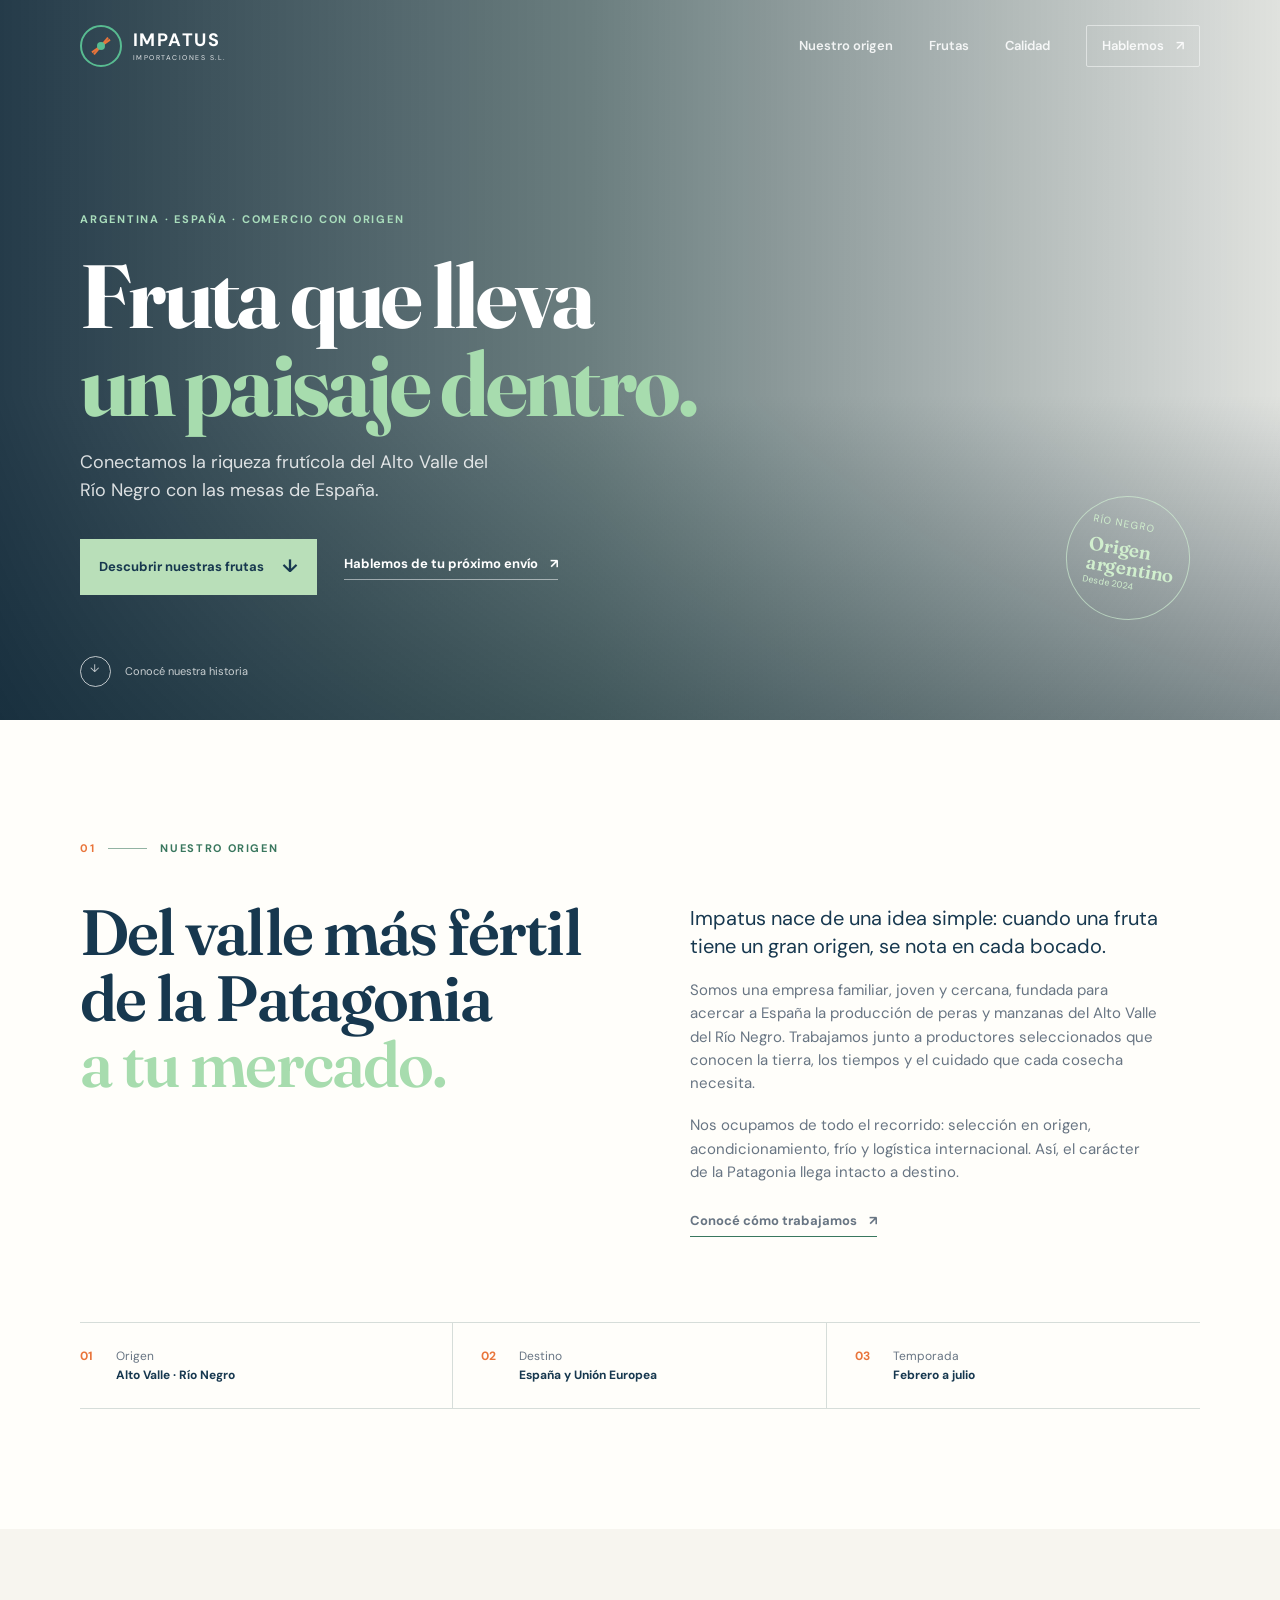
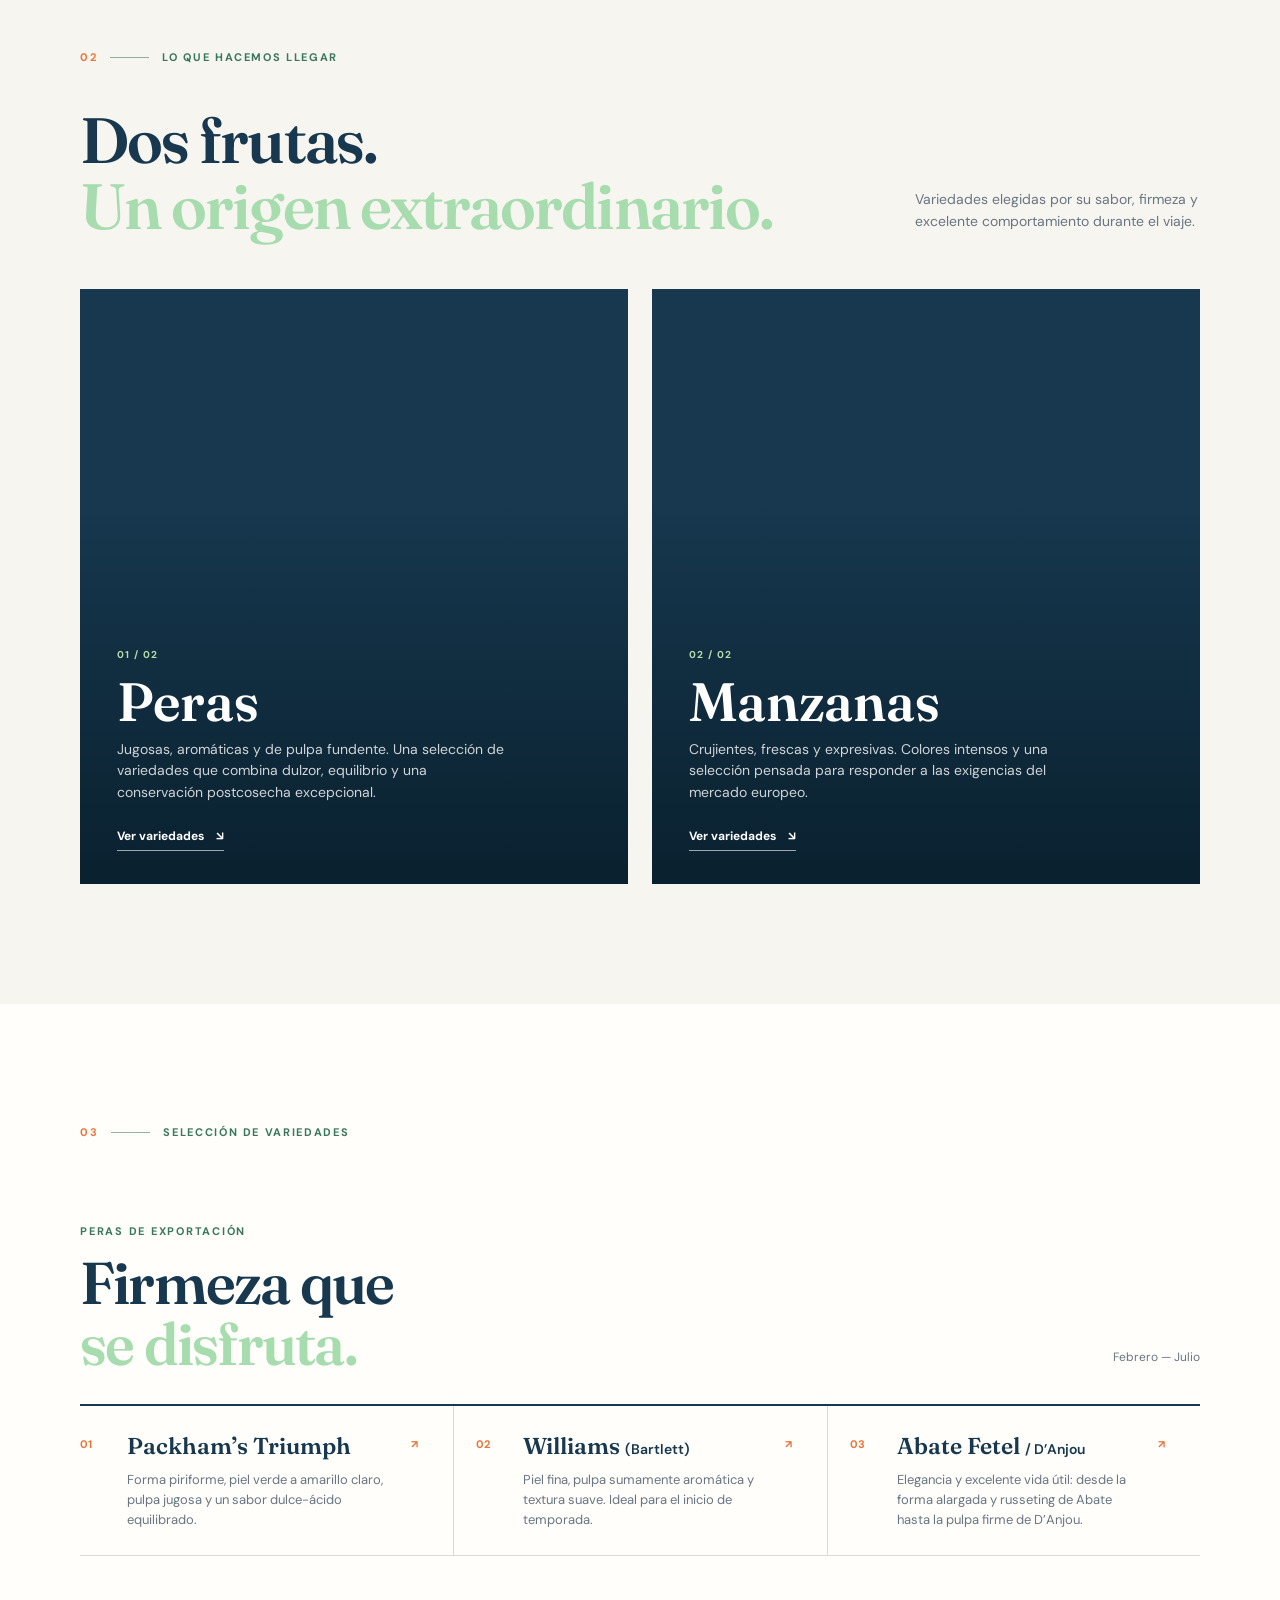
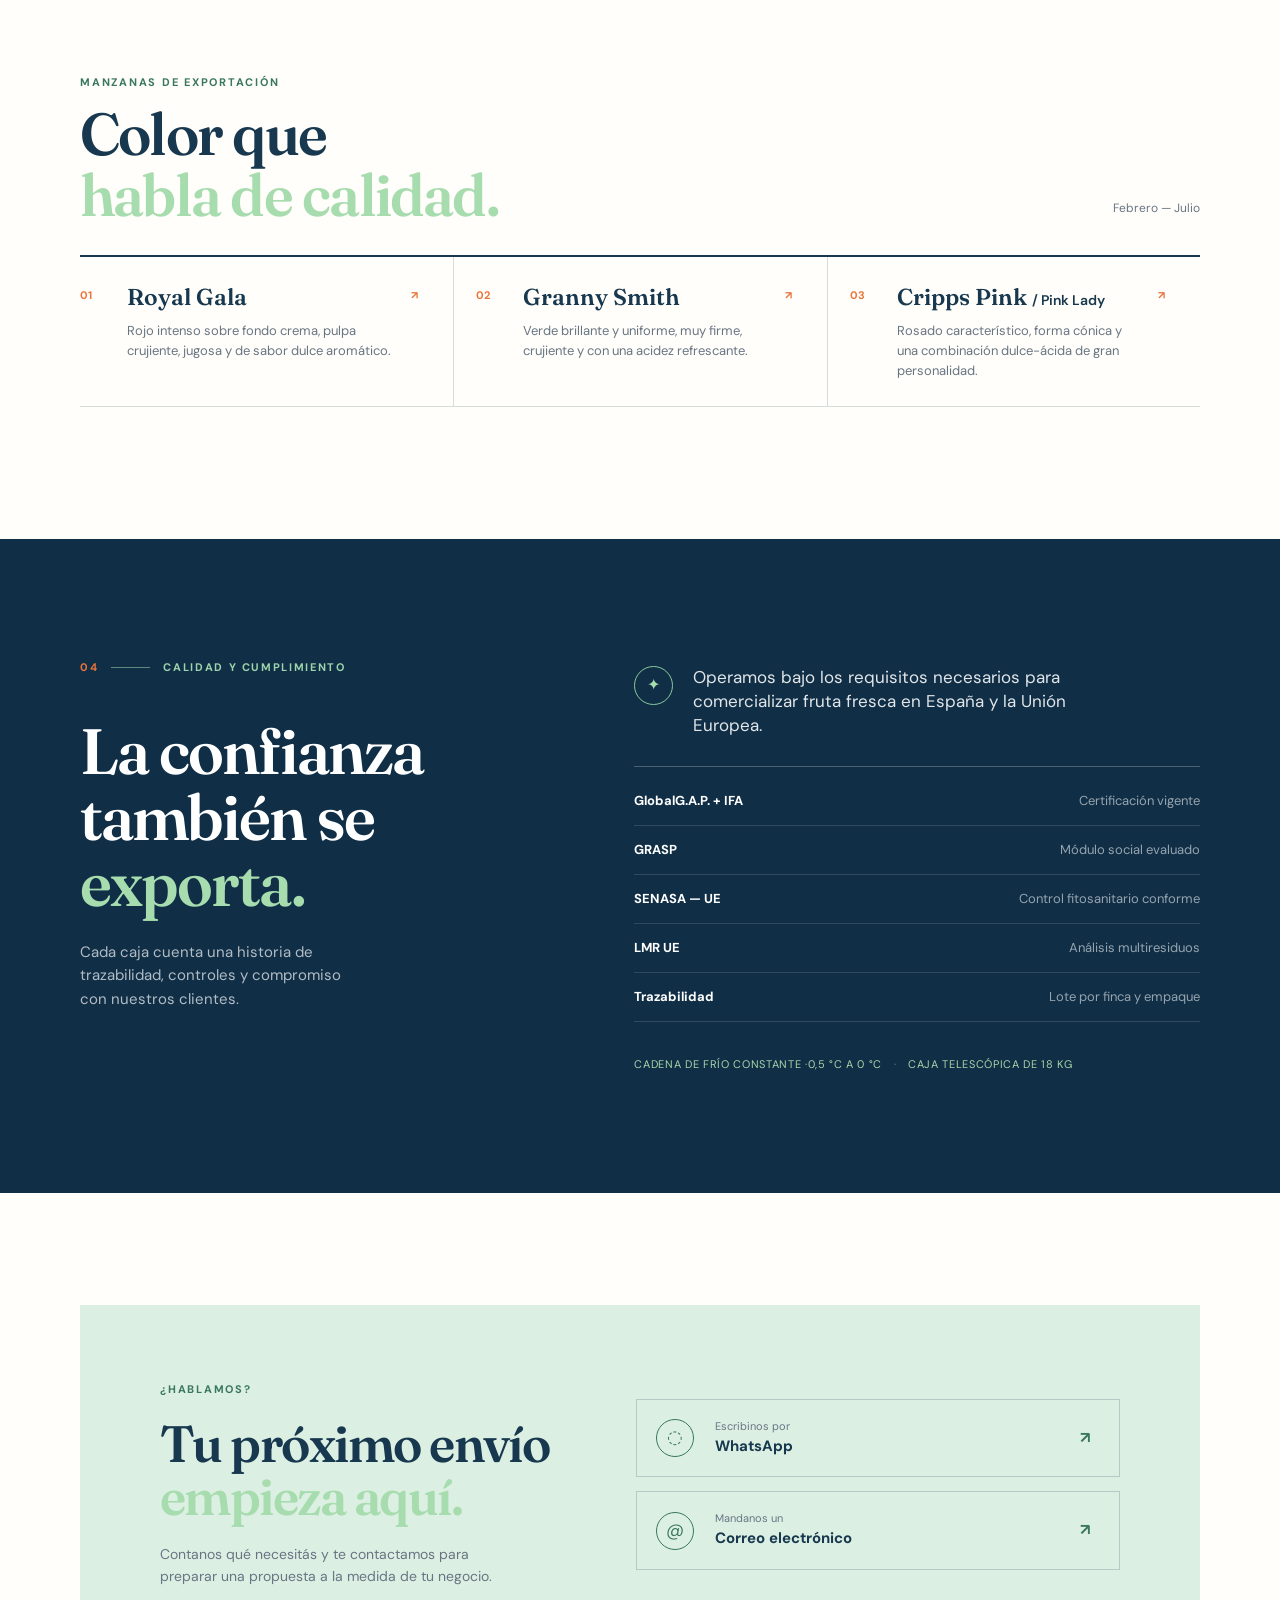
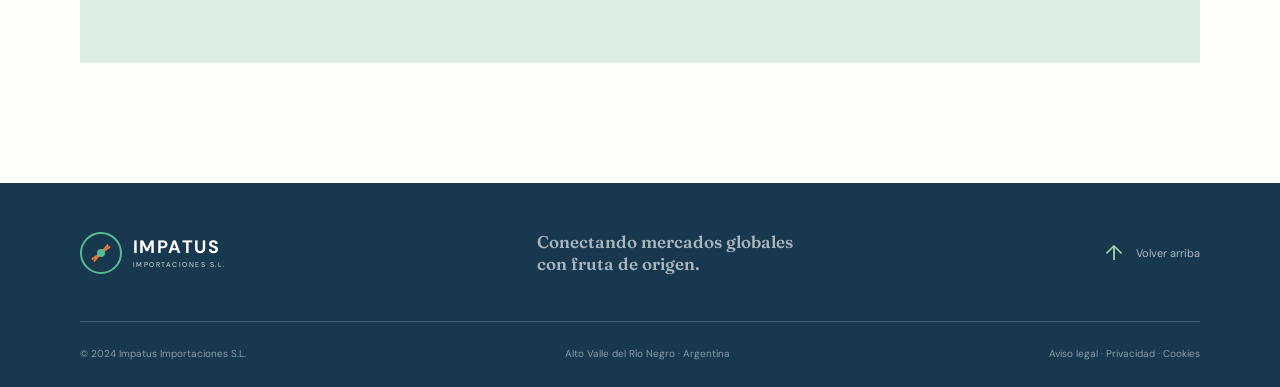
==== index.html @ ebacfeec "Page created" ====
<!doctype html>
<html lang="es">
  <head>
    <meta charset="utf-8" />
    <meta name="viewport" content="width=device-width, initial-scale=1" />
    <meta
      name="description"
      content="Impatus Importaciones conecta el Alto Valle del Río Negro con el mercado español a través de peras y manzanas de origen argentino."
    />
    <meta name="theme-color" content="#102f47" />
    <title>Impatus Importaciones | Fruta con origen</title>
    <link rel="preconnect" href="https://fonts.googleapis.com" />
    <link rel="preconnect" href="https://fonts.gstatic.com" crossorigin />
    <link
      href="https://fonts.googleapis.com/css2?family=DM+Sans:wght@400;500;600;700&family=Fraunces:opsz,wght@9..144,600;9..144,700&display=swap"
      rel="stylesheet"
    />
    <link rel="stylesheet" href="styles.css" />
    <script defer src="script.js"></script>
  </head>
  <body>
    <header class="site-header" id="inicio">
      <nav class="nav container" aria-label="Navegación principal">
        <a
          class="brand"
          href="#inicio"
          aria-label="Impatus Importaciones, inicio"
        >
          <span class="brand-mark" aria-hidden="true"><span></span></span>
          <span class="brand-copy"
            ><strong>IMPATUS</strong><small>IMPORTACIONES S.L.</small></span
          >
        </a>
        <button
          class="menu-toggle"
          type="button"
          aria-expanded="false"
          aria-controls="primary-menu"
          aria-label="Abrir menú"
        >
          <span></span><span></span><span></span>
        </button>
        <div class="nav-links" id="primary-menu">
          <a href="#origen">Nuestro origen</a>
          <a href="#frutas">Frutas</a>
          <a href="#calidad">Calidad</a>
          <a href="#contacto" class="nav-cta"
            >Hablemos <span aria-hidden="true">↗</span></a
          >
        </div>
      </nav>
    </header>

    <main>
      <section class="hero" aria-labelledby="hero-title">
        <div
          class="hero-image"
          role="img"
          aria-label="Plantación frutícola del Alto Valle del Río Negro"
        ></div>
        <div class="hero-overlay"></div>
        <div class="hero-content container reveal">
          <p class="eyebrow light">Argentina · España · Comercio con origen</p>
          <h1 id="hero-title">
            Fruta que lleva<br /><em>un paisaje dentro.</em>
          </h1>
          <p class="hero-intro">
            Conectamos la riqueza frutícola del Alto Valle del Río Negro con las
            mesas de España.
          </p>
          <div class="hero-actions">
            <a class="button button-primary" href="#frutas"
              >Descubrir nuestras frutas <span>↓</span></a
            >
            <a class="text-link light-link" href="#contacto"
              >Hablemos de tu próximo envío <span>↗</span></a
            >
          </div>
        </div>
        <div class="hero-stamp" aria-hidden="true">
          <span>Río Negro</span><strong>Origen<br />argentino</strong
          ><small>Desde 2024</small>
        </div>
        <a class="scroll-cue" href="#origen" aria-label="Bajar a nuestro origen"
          ><span></span>Conocé nuestra historia</a
        >
      </section>

      <section class="origin section container" id="origen">
        <div class="section-kicker reveal">
          <span>01</span><span class="line"></span><span>Nuestro origen</span>
        </div>
        <div class="origin-grid">
          <div class="origin-heading reveal">
            <h2>
              Del valle más fértil<br />de la Patagonia<br /><em
                >a tu mercado.</em
              >
            </h2>
          </div>
          <div class="origin-copy reveal">
            <p class="lead">
              Impatus nace de una idea simple: cuando una fruta tiene un gran
              origen, se nota en cada bocado.
            </p>
            <p>
              Somos una empresa familiar, joven y cercana, fundada para acercar
              a España la producción de peras y manzanas del Alto Valle del Río
              Negro. Trabajamos junto a productores seleccionados que conocen la
              tierra, los tiempos y el cuidado que cada cosecha necesita.
            </p>
            <p>
              Nos ocupamos de todo el recorrido: selección en origen,
              acondicionamiento, frío y logística internacional. Así, el
              carácter de la Patagonia llega intacto a destino.
            </p>
            <a class="text-link" href="#contacto"
              >Conocé cómo trabajamos <span>↗</span></a
            >
          </div>
        </div>
        <div class="origin-facts reveal">
          <div>
            <strong>01</strong
            ><span>Origen<br /><b>Alto Valle · Río Negro</b></span>
          </div>
          <div>
            <strong>02</strong
            ><span>Destino<br /><b>España y Unión Europea</b></span>
          </div>
          <div>
            <strong>03</strong
            ><span>Temporada<br /><b>Febrero a julio</b></span>
          </div>
        </div>
      </section>

      <section class="fruit-section section" id="frutas">
        <div class="container">
          <div class="section-kicker reveal">
            <span>02</span><span class="line"></span
            ><span>Lo que hacemos llegar</span>
          </div>
          <div class="section-heading reveal">
            <h2>Dos frutas.<br /><em>Un origen extraordinario.</em></h2>
            <p>
              Variedades elegidas por su sabor, firmeza y excelente
              comportamiento durante el viaje.
            </p>
          </div>
          <div class="fruit-grid">
            <article class="fruit-card pear reveal">
              <div
                class="fruit-card-image"
                role="img"
                aria-label="Peras Packham y Williams frescas"
              ></div>
              <div class="fruit-card-content">
                <span class="fruit-number">01 / 02</span>
                <h3>Peras</h3>
                <p>
                  Jugosas, aromáticas y de pulpa fundente. Una selección de
                  variedades que combina dulzor, equilibrio y una conservación
                  postcosecha excepcional.
                </p>
                <a href="#variedades-pera" class="card-link"
                  >Ver variedades <span>↘</span></a
                >
              </div>
            </article>
            <article class="fruit-card apple reveal">
              <div
                class="fruit-card-image"
                role="img"
                aria-label="Manzanas Royal Gala, Granny Smith y Pink Lady"
              ></div>
              <div class="fruit-card-content">
                <span class="fruit-number">02 / 02</span>
                <h3>Manzanas</h3>
                <p>
                  Crujientes, frescas y expresivas. Colores intensos y una
                  selección pensada para responder a las exigencias del mercado
                  europeo.
                </p>
                <a href="#variedades-manzana" class="card-link"
                  >Ver variedades <span>↘</span></a
                >
              </div>
            </article>
          </div>
        </div>
      </section>

      <section
        class="varieties section container"
        aria-labelledby="varieties-title"
      >
        <div class="section-kicker reveal">
          <span>03</span><span class="line"></span
          ><span>Selección de variedades</span>
        </div>
        <div class="variety-group" id="variedades-pera">
          <div class="variety-group-head reveal">
            <div>
              <span class="small-label">Peras de exportación</span>
              <h2 id="varieties-title">
                Firmeza que<br /><em>se disfruta.</em>
              </h2>
            </div>
            <span class="season">Febrero — Julio</span>
          </div>
          <div class="variety-list">
            <article class="variety-item reveal">
              <span class="variety-index">01</span>
              <div>
                <h3>Packham’s Triumph</h3>
                <p>
                  Forma piriforme, piel verde a amarillo claro, pulpa jugosa y
                  un sabor dulce-ácido equilibrado.
                </p>
              </div>
              <span class="variety-arrow">↗</span>
            </article>
            <article class="variety-item reveal">
              <span class="variety-index">02</span>
              <div>
                <h3>Williams <small>(Bartlett)</small></h3>
                <p>
                  Piel fina, pulpa sumamente aromática y textura suave. Ideal
                  para el inicio de temporada.
                </p>
              </div>
              <span class="variety-arrow">↗</span>
            </article>
            <article class="variety-item reveal">
              <span class="variety-index">03</span>
              <div>
                <h3>Abate Fetel <small>/ D’Anjou</small></h3>
                <p>
                  Elegancia y excelente vida útil: desde la forma alargada y
                  russeting de Abate hasta la pulpa firme de D’Anjou.
                </p>
              </div>
              <span class="variety-arrow">↗</span>
            </article>
          </div>
        </div>
        <div class="variety-group" id="variedades-manzana">
          <div class="variety-group-head reveal">
            <div>
              <span class="small-label">Manzanas de exportación</span>
              <h2>Color que<br /><em>habla de calidad.</em></h2>
            </div>
            <span class="season">Febrero — Julio</span>
          </div>
          <div class="variety-list">
            <article class="variety-item reveal">
              <span class="variety-index">01</span>
              <div>
                <h3>Royal Gala</h3>
                <p>
                  Rojo intenso sobre fondo crema, pulpa crujiente, jugosa y de
                  sabor dulce aromático.
                </p>
              </div>
              <span class="variety-arrow">↗</span>
            </article>
            <article class="variety-item reveal">
              <span class="variety-index">02</span>
              <div>
                <h3>Granny Smith</h3>
                <p>
                  Verde brillante y uniforme, muy firme, crujiente y con una
                  acidez refrescante.
                </p>
              </div>
              <span class="variety-arrow">↗</span>
            </article>
            <article class="variety-item reveal">
              <span class="variety-index">03</span>
              <div>
                <h3>Cripps Pink <small>/ Pink Lady</small></h3>
                <p>
                  Rosado característico, forma cónica y una combinación
                  dulce-ácida de gran personalidad.
                </p>
              </div>
              <span class="variety-arrow">↗</span>
            </article>
          </div>
        </div>
      </section>

      <section class="quality section" id="calidad">
        <div class="container quality-grid">
          <div class="quality-copy reveal">
            <div class="section-kicker light">
              <span>04</span><span class="line"></span
              ><span>Calidad y cumplimiento</span>
            </div>
            <h2>La confianza<br />también se<br /><em>exporta.</em></h2>
            <p>
              Cada caja cuenta una historia de trazabilidad, controles y
              compromiso con nuestros clientes.
            </p>
          </div>
          <div class="quality-details reveal">
            <div class="quality-intro">
              <span class="quality-icon">✦</span>
              <p>
                Operamos bajo los requisitos necesarios para comercializar fruta
                fresca en España y la Unión Europea.
              </p>
            </div>
            <div class="cert-list">
              <div>
                <strong>GlobalG.A.P. + IFA</strong
                ><span>Certificación vigente</span>
              </div>
              <div>
                <strong>GRASP</strong><span>Módulo social evaluado</span>
              </div>
              <div>
                <strong>SENASA — UE</strong
                ><span>Control fitosanitario conforme</span>
              </div>
              <div>
                <strong>LMR UE</strong><span>Análisis multiresiduos</span>
              </div>
              <div>
                <strong>Trazabilidad</strong
                ><span>Lote por finca y empaque</span>
              </div>
            </div>
            <p class="quality-note">
              Cadena de frío constante ·0,5 °C a 0 °C <span>·</span> Caja
              telescópica de 18 kg
            </p>
          </div>
        </div>
      </section>

      <section class="contact section container" id="contacto">
        <div class="contact-panel reveal">
          <div class="contact-copy">
            <span class="small-label">¿Hablamos?</span>
            <h2>Tu próximo envío<br /><em>empieza aquí.</em></h2>
            <p>
              Contanos qué necesitás y te contactamos para preparar una
              propuesta a la medida de tu negocio.
            </p>
          </div>
          <div class="contact-actions">
            <a
              class="contact-action"
              href="https://wa.me/34600000000"
              target="_blank"
              rel="noreferrer"
              ><span class="action-icon">◌</span
              ><span
                ><small>Escribinos por</small><strong>WhatsApp</strong></span
              ><b>↗</b></a
            ><a
              class="contact-action"
              href="mailto:administracion@impatusimportaciones.com"
              ><span class="action-icon">@</span
              ><span
                ><small>Mandanos un</small
                ><strong>Correo electrónico</strong></span
              ><b>↗</b></a
            >
          </div>
        </div>
      </section>
    </main>

    <footer class="site-footer">
      <div class="container footer-top">
        <a class="brand footer-brand" href="#inicio"
          ><span class="brand-mark" aria-hidden="true"><span></span></span
          ><span class="brand-copy"
            ><strong>IMPATUS</strong><small>IMPORTACIONES S.L.</small></span
          ></a
        >
        <p>Conectando mercados globales<br />con fruta de origen.</p>
        <a class="back-top" href="#inicio" aria-label="Volver arriba"
          >↑<span>Volver arriba</span></a
        >
      </div>
      <div class="container footer-bottom">
        <span>© 2024 Impatus Importaciones S.L.</span
        ><span>Alto Valle del Río Negro · Argentina</span
        ><span
          ><a href="#">Aviso legal</a> · <a href="#">Privacidad</a> ·
          <a href="#">Cookies</a></span
        >
      </div>
    </footer>
  </body>
</html>
---- styles.css ----
:root {
  --navy: #102f47;
  --ink: #17384f;
  --green: #39775e;
  --mint: #dcefe3;
  --orange: #e9753b;
  --cream: #f7f5ef;
  --paper: #fffefa;
  --muted: #687583;
  --line: #d6ddd9;
  --sans: "DM Sans", sans-serif;
  --serif: "Fraunces", serif;
}
* {
  box-sizing: border-box;
}
html {
  scroll-behavior: smooth;
}
body {
  margin: 0;
  color: var(--ink);
  background: var(--paper);
  font-family: var(--sans);
  font-size: 16px;
  line-height: 1.55;
  overflow-x: hidden;
}
a {
  color: inherit;
  text-decoration: none;
}
.container {
  width: min(1120px, calc(100% - 80px));
  margin: 0 auto;
}
.site-header {
  position: absolute;
  inset: 0 0 auto;
  z-index: 5;
  color: white;
}
.nav {
  height: 92px;
  display: flex;
  align-items: center;
  justify-content: space-between;
}
.brand {
  display: inline-flex;
  align-items: center;
  gap: 11px;
}
.brand-mark {
  position: relative;
  display: grid;
  place-items: center;
  width: 42px;
  height: 42px;
  border: 2px solid #58bc91;
  border-radius: 50%;
}
.brand-mark::before,
.brand-mark::after {
  content: "";
  position: absolute;
  background: var(--orange);
}
.brand-mark::before {
  width: 22px;
  height: 2px;
  transform: rotate(-35deg);
}
.brand-mark::after {
  width: 2px;
  height: 22px;
  transform: rotate(40deg);
}
.brand-mark span {
  width: 8px;
  height: 8px;
  background: #58bc91;
  border-radius: 50%;
  z-index: 1;
}
.brand-copy {
  display: grid;
  line-height: 1;
}
.brand-copy strong {
  font-size: 18px;
  letter-spacing: 0.08em;
}
.brand-copy small {
  margin-top: 5px;
  font-size: 7px;
  letter-spacing: 0.21em;
  opacity: 0.85;
}
.nav-links {
  display: flex;
  align-items: center;
  gap: 36px;
  font-size: 13px;
  font-weight: 600;
}
.nav-links a {
  opacity: 0.88;
  transition:
    color 0.2s,
    opacity 0.2s;
}
.nav-links a:hover {
  color: #9cdbb9;
  opacity: 1;
}
.nav-cta {
  border: 1px solid rgba(255, 255, 255, 0.55);
  padding: 10px 15px;
  border-radius: 2px;
}
.nav-cta span,
.text-link span,
.card-link span {
  margin-left: 9px;
}
.menu-toggle {
  display: none;
  background: none;
  border: 0;
  padding: 7px;
}
.menu-toggle span {
  display: block;
  width: 24px;
  height: 2px;
  margin: 5px 0;
  background: white;
}
.hero {
  position: relative;
  min-height: 720px;
  display: flex;
  align-items: center;
  color: white;
  overflow: hidden;
}
.hero-image {
  position: absolute;
  inset: 0;
  background: url("https://images.unsplash.com/photo-1471943311424-646960669fbc?auto=format&fit=crop&w=2200&q=85")
    center 52% / cover;
  transform: scale(1.02);
  animation: slowZoom 14s ease-out both;
}
.hero-overlay {
  position: absolute;
  inset: 0;
  background:
    linear-gradient(
      90deg,
      rgba(10, 35, 51, 0.89) 0%,
      rgba(13, 44, 49, 0.61) 46%,
      rgba(14, 37, 40, 0.13) 100%
    ),
    linear-gradient(0deg, rgba(10, 32, 43, 0.46), transparent 45%);
}
.hero-content {
  position: relative;
  z-index: 1;
  padding-top: 75px;
}
.eyebrow,
.small-label {
  text-transform: uppercase;
  font-size: 11px;
  font-weight: 700;
  letter-spacing: 0.16em;
}
.eyebrow {
  color: #a9ddbc;
}
.hero h1 {
  max-width: 670px;
  margin: 24px 0 22px;
  font: 700 clamp(54px, 7vw, 92px)/0.98 var(--serif);
  letter-spacing: -0.03em;
}
em {
  color: #a7dcae;
  font-style: normal;
}
.hero-intro {
  max-width: 435px;
  margin: 0 0 34px;
  font-size: 18px;
  color: rgba(255, 255, 255, 0.83);
}
.hero-actions {
  display: flex;
  align-items: center;
  gap: 27px;
}
.button {
  display: inline-flex;
  align-items: center;
  gap: 18px;
  padding: 14px 19px;
  font-weight: 700;
  font-size: 13px;
}
.button-primary {
  color: var(--ink);
  background: #b9dfb9;
}
.button-primary span {
  font-size: 18px;
}
.text-link {
  display: inline-block;
  margin-top: 25px;
  padding-bottom: 5px;
  border-bottom: 1px solid var(--green);
  font-size: 13px;
  font-weight: 700;
}
.light-link {
  margin-top: 0;
  border-color: rgba(255, 255, 255, 0.5);
  color: white;
}
.hero-stamp {
  position: absolute;
  right: max(7vw, calc((100% - 1120px) / 2));
  bottom: 100px;
  display: grid;
  width: 124px;
  height: 124px;
  padding: 20px;
  border: 1px solid rgba(211, 244, 214, 0.62);
  border-radius: 50%;
  color: #d1efce;
  transform: rotate(10deg);
}
.hero-stamp span {
  font-size: 10px;
  text-transform: uppercase;
  letter-spacing: 0.1em;
}
.hero-stamp strong {
  align-self: center;
  font: 600 19px/1 var(--serif);
}
.hero-stamp small {
  font-size: 9px;
}
.scroll-cue {
  position: absolute;
  left: max(40px, calc((100% - 1120px) / 2));
  bottom: 33px;
  display: flex;
  align-items: center;
  gap: 14px;
  color: rgba(255, 255, 255, 0.75);
  font-size: 11px;
}
.scroll-cue span {
  display: inline-block;
  width: 31px;
  height: 31px;
  border: 1px solid rgba(255, 255, 255, 0.7);
  border-radius: 50%;
  position: relative;
}
.scroll-cue span::after {
  content: "↓";
  position: absolute;
  left: 9px;
  top: 3px;
}
.section {
  padding: 120px 0;
}
.section-kicker {
  display: flex;
  align-items: center;
  gap: 13px;
  color: var(--green);
  font-size: 11px;
  text-transform: uppercase;
  font-weight: 700;
  letter-spacing: 0.15em;
}
.section-kicker > span:first-child {
  color: var(--orange);
}
.section-kicker .line {
  width: 39px;
  height: 1px;
  background: currentColor;
  opacity: 0.55;
}
.origin-grid {
  display: grid;
  grid-template-columns: 1fr 1fr;
  gap: 100px;
  margin: 42px 0 85px;
}
h2 {
  margin: 0;
  color: var(--ink);
  font: 600 clamp(42px, 5vw, 64px)/1.03 var(--serif);
  letter-spacing: -0.03em;
}
.origin-copy {
  padding-top: 5px;
  max-width: 470px;
  color: var(--muted);
  font-size: 15px;
}
.origin-copy p {
  margin: 0 0 19px;
}
.origin-copy .lead {
  color: var(--ink);
  font-size: 20px;
  line-height: 1.4;
}
.origin-copy .text-link {
  margin-top: 8px;
}
.origin-facts {
  display: grid;
  grid-template-columns: repeat(3, 1fr);
  border-top: 1px solid var(--line);
  border-bottom: 1px solid var(--line);
}
.origin-facts > div {
  display: flex;
  gap: 23px;
  padding: 24px 0;
  border-right: 1px solid var(--line);
  font-size: 12px;
  color: var(--muted);
}
.origin-facts > div:not(:first-child) {
  padding-left: 28px;
}
.origin-facts > div:last-child {
  border: 0;
}
.origin-facts strong {
  color: var(--orange);
  font-size: 12px;
}
.origin-facts b {
  color: var(--ink);
  font-weight: 700;
}
.fruit-section {
  background: var(--cream);
}
.section-heading {
  display: flex;
  justify-content: space-between;
  align-items: end;
  gap: 40px;
  margin: 41px 0 50px;
}
.section-heading p {
  max-width: 285px;
  margin: 0 0 7px;
  color: var(--muted);
  font-size: 14px;
}
.fruit-grid {
  display: grid;
  grid-template-columns: 1fr 1fr;
  gap: 24px;
}
.fruit-card {
  min-height: 595px;
  position: relative;
  color: white;
  overflow: hidden;
  background: var(--ink);
}
.fruit-card-image {
  position: absolute;
  inset: 0;
  background-position: center;
  background-size: cover;
  transition: transform 0.65s;
}
.fruit-card:hover .fruit-card-image {
  transform: scale(1.05);
}
.pear .fruit-card-image {
  background-image: url("https://images.unsplash.com/photo-1514756331096-242fdeb70d4a?auto=format&fit=crop&w=1200&q=85");
}
.apple .fruit-card-image {
  background-image: url("https://images.unsplash.com/photo-1560806887-1e4cd0b6cbd6?auto=format&fit=crop&w=1200&q=85");
}
.fruit-card::after {
  content: "";
  position: absolute;
  inset: 35% 0 0;
  background: linear-gradient(transparent, rgba(8, 30, 43, 0.9));
}
.fruit-card-content {
  position: absolute;
  z-index: 1;
  inset: auto 37px 33px;
}
.fruit-number {
  color: #b7dcab;
  font-size: 10px;
  font-weight: 700;
  letter-spacing: 0.14em;
}
.fruit-card h3 {
  margin: 9px 0 10px;
  font: 600 54px/1 var(--serif);
}
.fruit-card p {
  max-width: 390px;
  margin: 0;
  color: rgba(255, 255, 255, 0.8);
  font-size: 14px;
}
.card-link {
  display: inline-block;
  margin-top: 23px;
  padding-bottom: 5px;
  border-bottom: 1px solid rgba(255, 255, 255, 0.6);
  font-size: 12px;
  font-weight: 700;
}
.varieties {
  padding-bottom: 132px;
}
.variety-group {
  margin-top: 82px;
}
.variety-group + .variety-group {
  margin-top: 118px;
}
.variety-group-head {
  display: flex;
  align-items: end;
  justify-content: space-between;
  padding-bottom: 29px;
  border-bottom: 2px solid var(--ink);
}
.variety-group-head h2 {
  margin-top: 13px;
  font-size: clamp(40px, 5vw, 59px);
}
.small-label {
  display: block;
  color: var(--green);
}
.season {
  padding-bottom: 8px;
  color: var(--muted);
  font-size: 12px;
}
.variety-list {
  display: grid;
  grid-template-columns: repeat(3, 1fr);
}
.variety-item {
  display: grid;
  grid-template-columns: 30px 1fr 20px;
  gap: 17px;
  padding: 30px 22px 25px 0;
  border-bottom: 1px solid var(--line);
}
.variety-item + .variety-item {
  padding-left: 22px;
  border-left: 1px solid var(--line);
}
.variety-index,
.variety-arrow {
  color: var(--orange);
  font-size: 11px;
  font-weight: 700;
}
.variety-item h3 {
  margin: -4px 0 10px;
  color: var(--ink);
  font: 600 23px var(--serif);
}
.variety-item h3 small {
  font: 600 14px var(--sans);
}
.variety-item p {
  margin: 0;
  color: var(--muted);
  font-size: 13px;
  line-height: 1.55;
}
.quality {
  background: var(--navy);
  color: white;
}
.quality-grid {
  display: grid;
  grid-template-columns: 0.88fr 1.12fr;
  gap: 110px;
}
.quality .section-kicker {
  color: #9dd4ab;
}
.quality h2 {
  margin: 42px 0 25px;
  color: white;
}
.quality-copy > p {
  max-width: 280px;
  margin: 0;
  color: rgba(255, 255, 255, 0.68);
  font-size: 15px;
}
.quality-details {
  padding-top: 7px;
}
.quality-intro {
  display: flex;
  align-items: start;
  gap: 20px;
  padding-bottom: 28px;
  border-bottom: 1px solid rgba(255, 255, 255, 0.24);
}
.quality-intro p {
  max-width: 430px;
  margin: 0;
  color: rgba(255, 255, 255, 0.88);
  font-size: 17px;
  line-height: 1.4;
}
.quality-icon {
  display: grid;
  place-items: center;
  flex: 0 0 auto;
  width: 39px;
  height: 39px;
  border: 1px solid #8ac99d;
  border-radius: 50%;
  color: #a8deae;
}
.cert-list {
  padding: 10px 0;
}
.cert-list > div {
  display: flex;
  justify-content: space-between;
  padding: 14px 0;
  border-bottom: 1px solid rgba(255, 255, 255, 0.13);
  font-size: 13px;
}
.cert-list strong {
  color: white;
  font-weight: 700;
}
.cert-list span {
  color: rgba(255, 255, 255, 0.56);
}
.quality-note {
  margin: 24px 0 0;
  color: #a8d6a8;
  font-size: 11px;
  letter-spacing: 0.06em;
  text-transform: uppercase;
}
.quality-note span {
  padding: 0 8px;
  color: rgba(255, 255, 255, 0.4);
}
.contact {
  padding: 112px 0 120px;
}
.contact-panel {
  display: grid;
  grid-template-columns: 0.9fr 1.1fr;
  gap: 80px;
  padding: 76px 80px;
  background: var(--mint);
}
.contact-copy h2 {
  margin: 20px 0 20px;
  font-size: clamp(40px, 4vw, 56px);
}
.contact-copy p {
  max-width: 350px;
  margin: 0;
  color: var(--muted);
  font-size: 14px;
}
.contact-actions {
  display: grid;
  gap: 14px;
  align-content: center;
}
.contact-action {
  display: grid;
  grid-template-columns: 43px 1fr 20px;
  align-items: center;
  gap: 16px;
  padding: 18px 19px;
  border: 1px solid rgba(23, 56, 79, 0.2);
  transition:
    background 0.25s,
    transform 0.25s;
}
.contact-action:hover {
  background: rgba(255, 255, 255, 0.52);
  transform: translateX(4px);
}
.action-icon {
  display: grid;
  place-items: center;
  width: 38px;
  height: 38px;
  border: 1px solid var(--green);
  border-radius: 50%;
  color: var(--green);
  font-size: 18px;
}
.contact-action small,
.contact-action strong {
  display: block;
}
.contact-action small {
  color: var(--muted);
  font-size: 11px;
}
.contact-action strong {
  color: var(--ink);
  font-size: 15px;
}
.contact-action b {
  color: var(--green);
}
.site-footer {
  padding: 48px 0 26px;
  background: var(--ink);
  color: white;
}
.footer-top {
  display: flex;
  align-items: center;
  justify-content: space-between;
  padding-bottom: 45px;
  border-bottom: 1px solid rgba(255, 255, 255, 0.2);
}
.footer-brand {
  color: white;
}
.footer-top > p {
  margin: 0;
  color: rgba(255, 255, 255, 0.63);
  font: 600 17px/1.3 var(--serif);
}
.back-top {
  display: flex;
  align-items: center;
  gap: 13px;
  color: #a8d7ae;
  font-size: 21px;
}
.back-top span {
  color: rgba(255, 255, 255, 0.65);
  font-size: 11px;
}
.footer-bottom {
  display: flex;
  justify-content: space-between;
  gap: 20px;
  padding-top: 24px;
  color: rgba(255, 255, 255, 0.5);
  font-size: 10px;
}
.footer-bottom a:hover {
  color: white;
}
.reveal {
  opacity: 0;
  transform: translateY(20px);
  transition:
    opacity 0.7s ease,
    transform 0.7s ease;
}
.reveal.visible {
  opacity: 1;
  transform: none;
}
@keyframes slowZoom {
  from {
    transform: scale(1.02);
  }
  to {
    transform: scale(1.1);
  }
}
@media (max-width: 800px) {
  .container {
    width: min(100% - 40px, 600px);
  }
  .nav {
    height: 76px;
  }
  .menu-toggle {
    display: block;
    z-index: 3;
  }
  .nav-links {
    position: absolute;
    inset: 0 0 auto;
    display: flex;
    flex-direction: column;
    align-items: stretch;
    gap: 0;
    padding: 90px 30px 24px;
    background: var(--navy);
    transform: translateY(-110%);
    transition: transform 0.3s;
  }
  .nav-links.open {
    transform: translateY(0);
  }
  .nav-links a {
    padding: 14px 0;
    border-bottom: 1px solid rgba(255, 255, 255, 0.15);
  }
  .nav-cta {
    border: 0;
    padding: 14px 0;
  }
  .hero {
    min-height: 680px;
  }
  .hero-content {
    padding-top: 40px;
  }
  .hero h1 {
    font-size: clamp(49px, 14vw, 75px);
  }
  .hero-intro {
    font-size: 16px;
  }
  .hero-actions {
    align-items: start;
    flex-direction: column;
    gap: 15px;
  }
  .hero-stamp {
    right: 25px;
    bottom: 74px;
    transform: scale(0.76) rotate(10deg);
  }
  .scroll-cue {
    left: 20px;
    bottom: 25px;
  }
  .section {
    padding: 75px 0;
  }
  .origin-grid,
  .quality-grid,
  .contact-panel {
    grid-template-columns: 1fr;
    gap: 38px;
  }
  .origin-grid {
    margin: 35px 0 55px;
  }
  .origin-facts {
    grid-template-columns: 1fr;
  }
  .origin-facts > div,
  .origin-facts > div:not(:first-child) {
    padding: 17px 0;
    border-right: 0;
    border-bottom: 1px solid var(--line);
  }
  .section-heading {
    display: block;
    margin: 30px 0;
  }
  .section-heading p {
    margin-top: 25px;
  }
  .fruit-grid {
    grid-template-columns: 1fr;
  }
  .fruit-card {
    min-height: 500px;
  }
  .variety-group {
    margin-top: 57px;
  }
  .variety-group + .variety-group {
    margin-top: 80px;
  }
  .variety-group-head {
    display: block;
  }
  .season {
    display: block;
    margin-top: 19px;
  }
  .variety-list {
    grid-template-columns: 1fr;
  }
  .variety-item,
  .variety-item + .variety-item {
    padding: 25px 0;
    border-left: 0;
  }
  .quality-grid {
    gap: 55px;
  }
  .contact-panel {
    padding: 42px 28px;
  }
  .footer-top,
  .footer-bottom {
    align-items: start;
    flex-direction: column;
    gap: 25px;
  }
  .footer-bottom {
    gap: 10px;
  }
}
@media (prefers-reduced-motion: reduce) {
  html {
    scroll-behavior: auto;
  }
  *,
  *::before,
  *::after {
    animation-duration: 0.01ms !important;
    transition-duration: 0.01ms !important;
  }
}
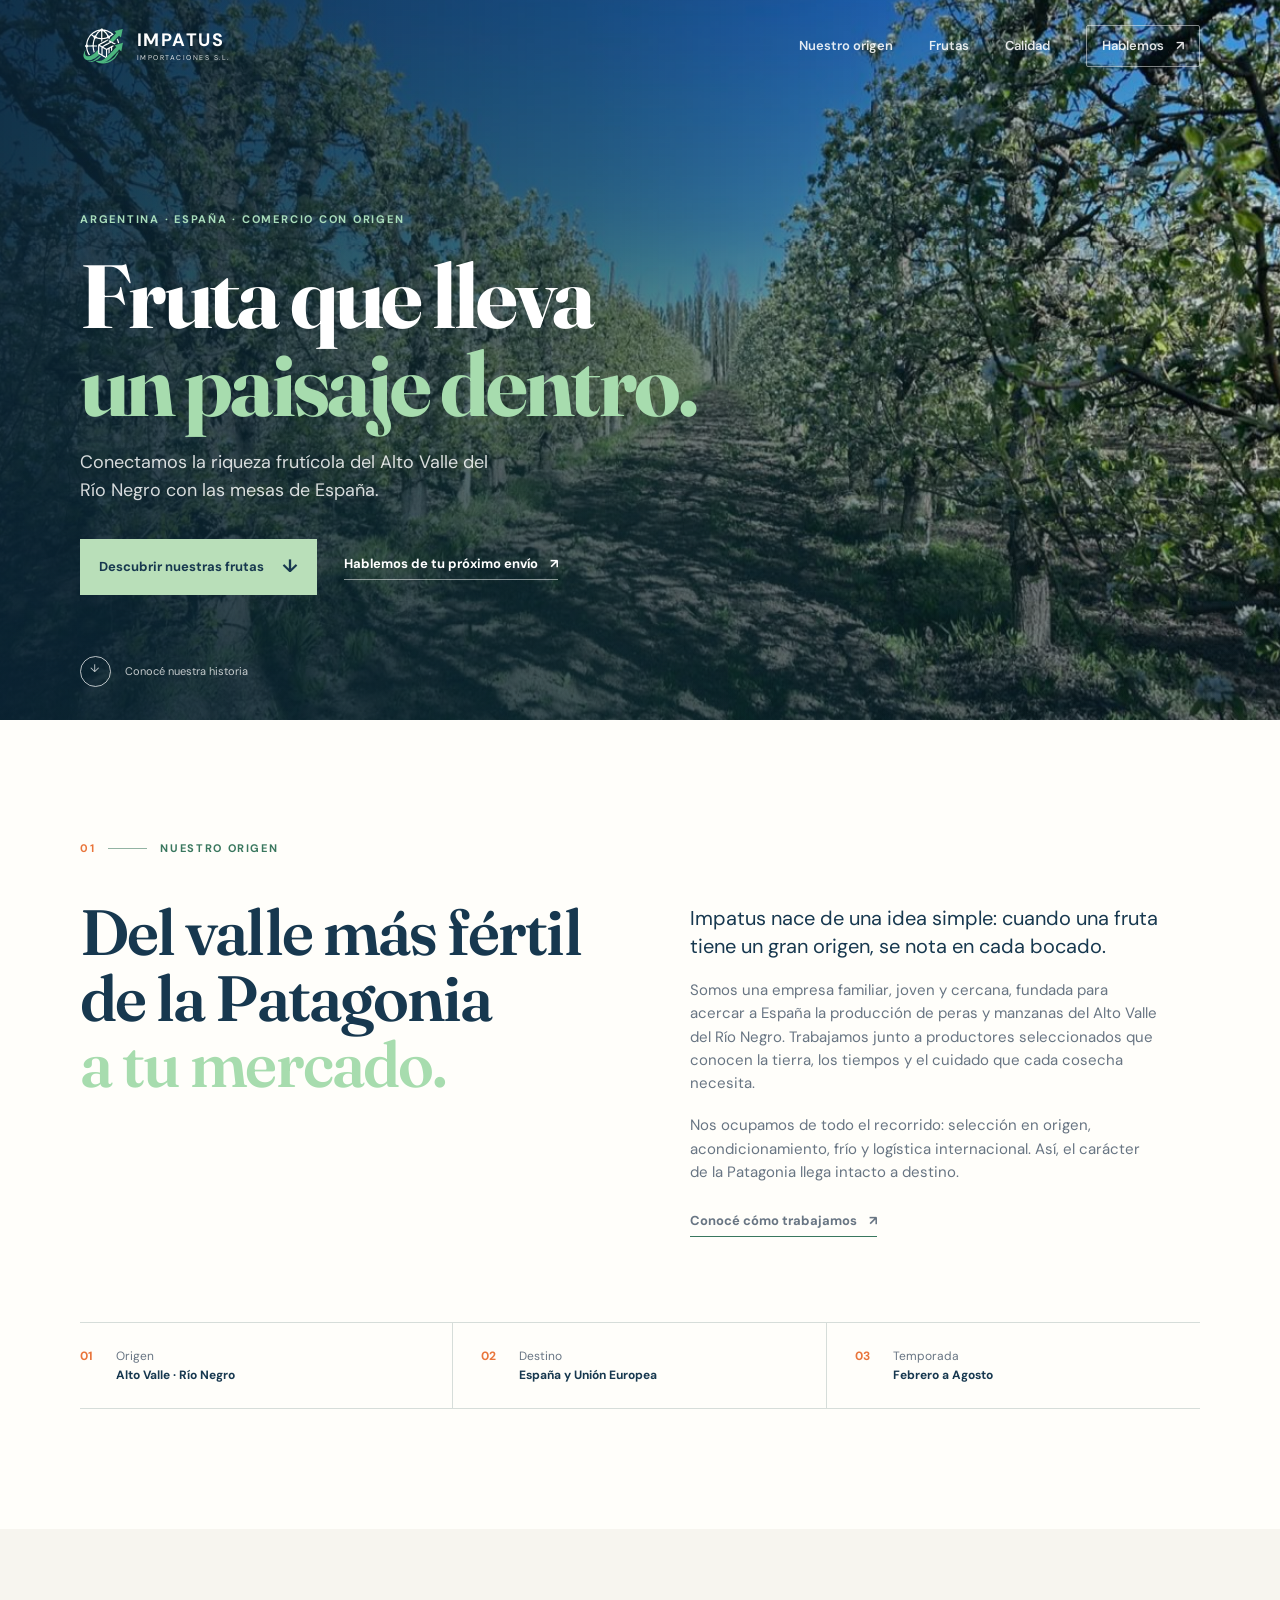
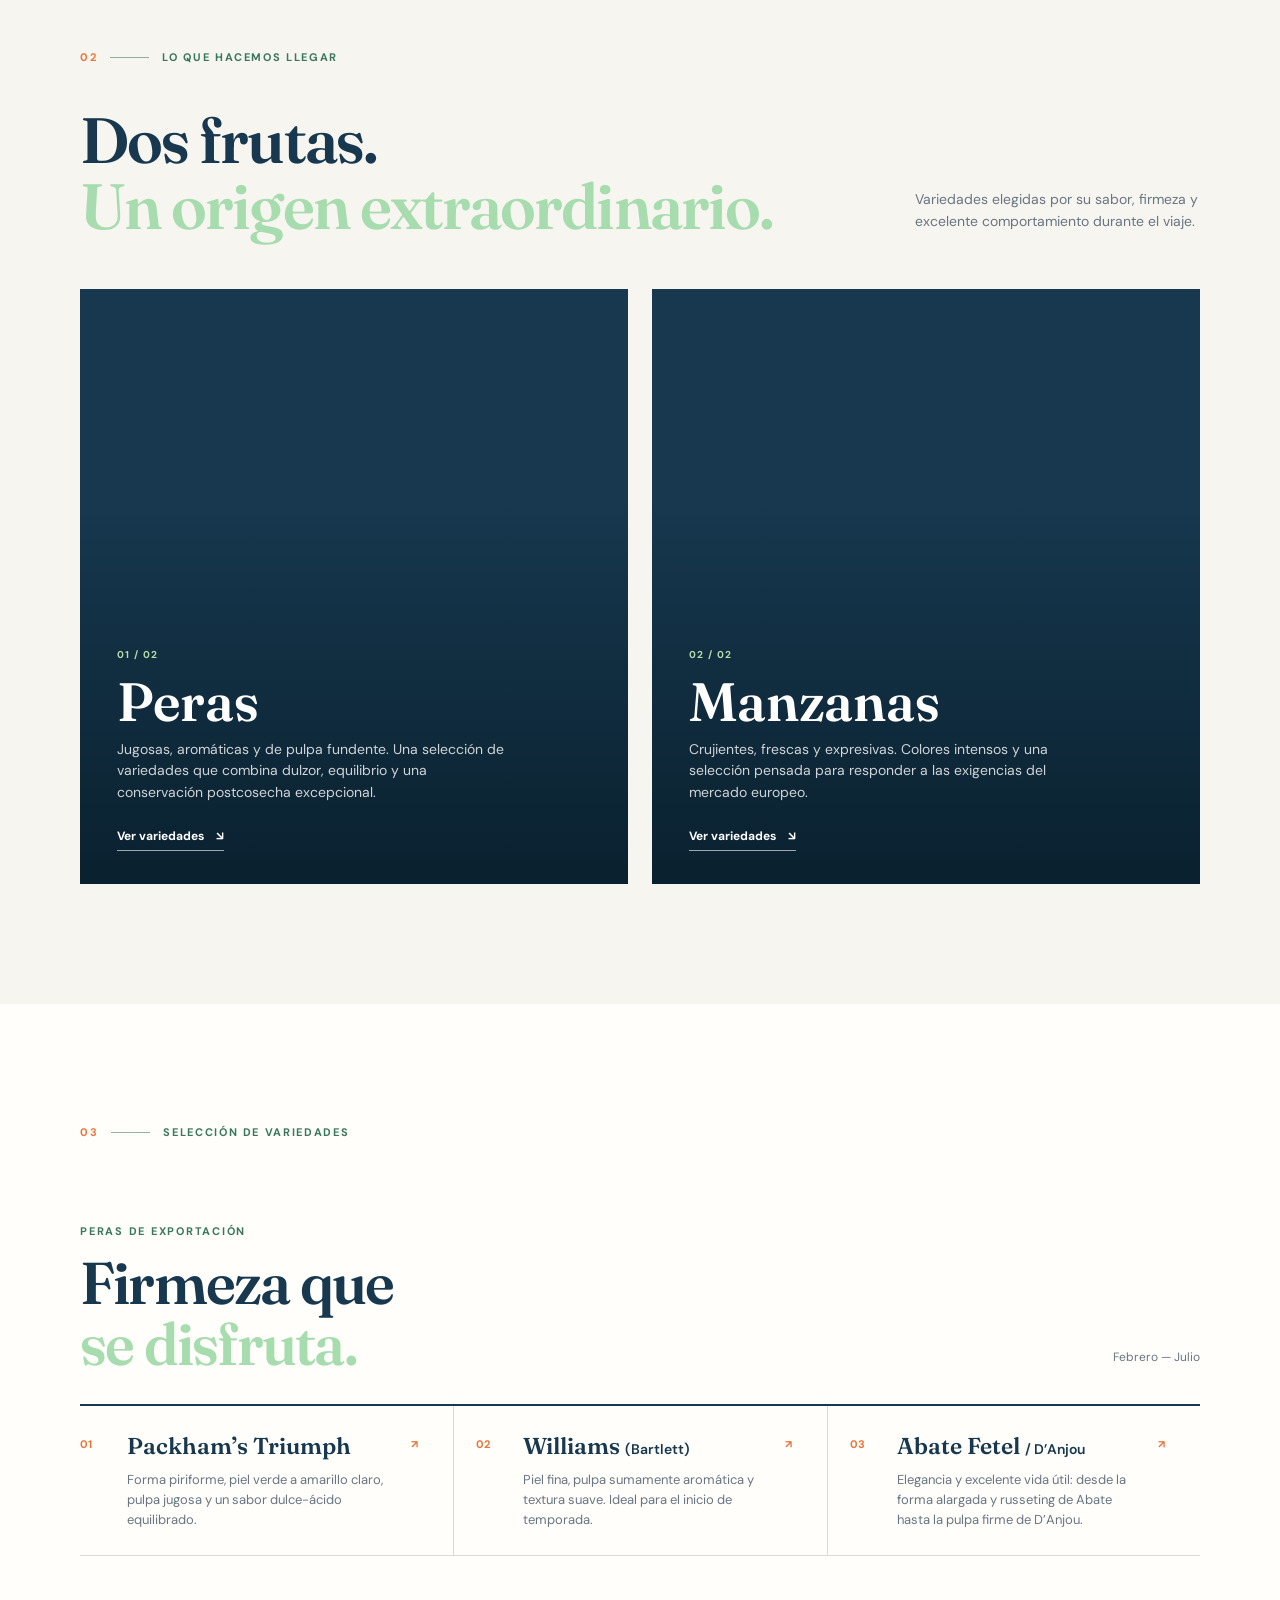
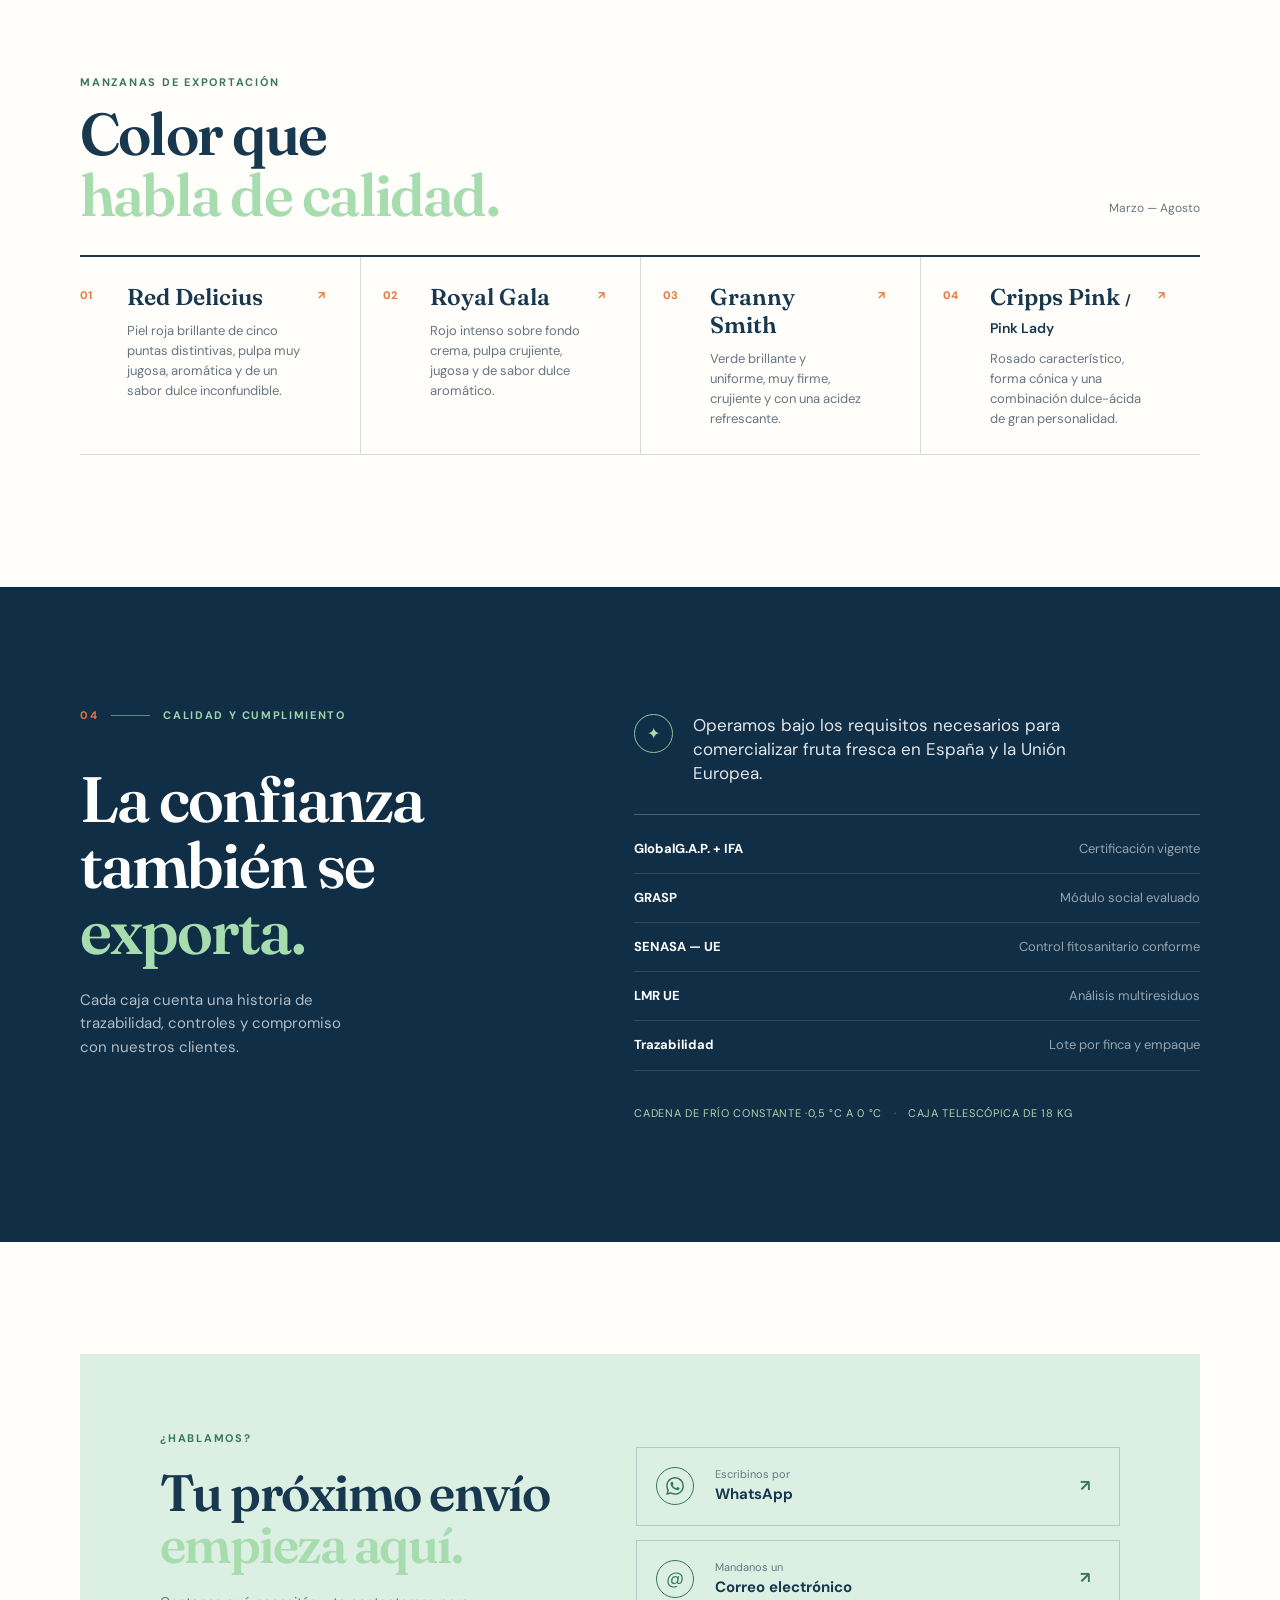
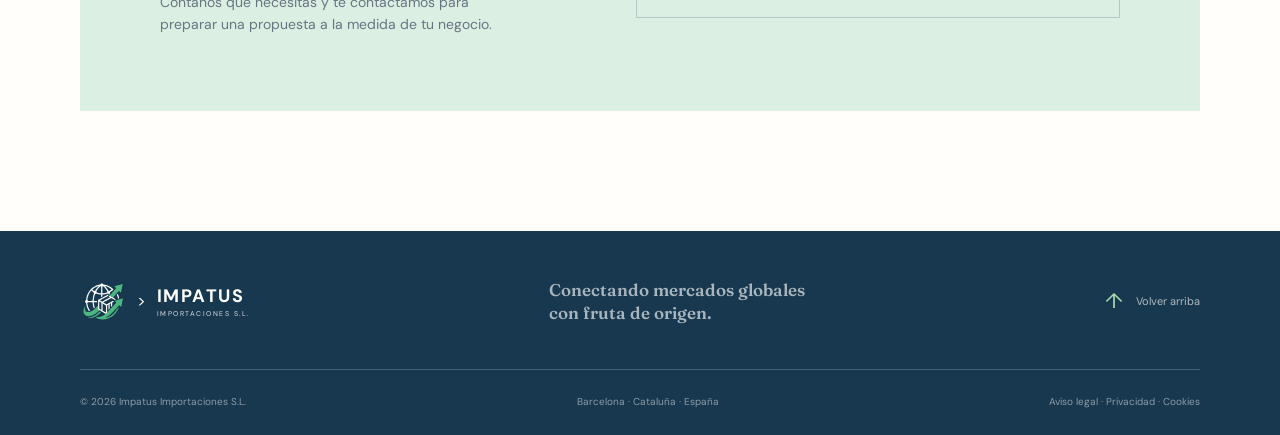
==== commit 90cbe093: "Change information and create legal pages" ====
--- a/index.html
+++ b/index.html
@@ -26,7 +26,50 @@
           href="#inicio"
           aria-label="Impatus Importaciones, inicio"
         >
-          <span class="brand-mark" aria-hidden="true"><span></span></span>
+          <img
+            id="brand-symbol"
+            class="brand-mark"
+            src="assets/impatus-logo.svg"
+            alt=""
+            aria-hidden="true"
+          />
+          <svg
+            class="brand-mark previous-mark"
+            viewBox="0 0 1124 942"
+            role="img"
+            aria-label="Símbolo de Impatus"
+          >
+            <path
+              fill="#4bb67f"
+              fill-rule="evenodd"
+              d="M465.8 891.7C452.3 888.2 432.7 881.7 425 878.1C423.1 877.2 420.8 876.3 419.9 876C419.1 875.7 414.3 873.8 409.4 871.6C396.9 866.1 389.6 862.2 387.7 859.9C387.2 859.3 389 857.6 392.2 855.7C402.2 849.7 416.5 842.2 418 842.2C418.8 842.2 422.4 842.7 426 843.3C447.9 846.8 470.4 845.6 497.2 839.5C509.4 836.7 526.6 831.4 530.6 829.1C531.2 828.8 533.5 827.8 535.7 827C547.5 822.5 568.5 811.7 583.2 802.5C588 799.5 607.1 786 608 784.9C608.3 784.6 608.9 784.2 609.4 783.9C610.5 783.4 617.3 778 618 777.2C618.3 776.8 620 775.3 621.8 773.8C623.8 772.3 624.8 770.8 624.3 770.1C623.4 769 617.1 764.6 615.5 764C615 763.8 613.4 762.9 612 761.9C610.6 761 609.1 760.1 608.6 759.9C608.1 759.7 606.4 758.7 604.9 757.7C599.7 754.5 592.5 750.3 591.5 749.9C590.2 749.5 580.8 744 579.5 743C579 742.5 576.7 741.2 574.5 740C572.3 738.7 570.1 737.4 569.5 736.9C569 736.5 564.5 733.8 559.5 731C554.6 728.2 550.1 725.5 549.5 725C548 723.7 535.8 716.4 533 715.1C531.6 714.5 530.1 713.6 529.5 713.3C529 712.9 528.1 712.4 527.6 712.2C526.4 711.7 496.8 694.1 495.5 693.1C495 692.6 492.7 691.3 490.5 690.1C488.3 688.9 485.2 687.1 483.5 686C481.9 685 479.2 683.6 477.7 682.9C474.7 681.6 474.2 681.8 470 686.8C468.6 688.4 465.9 691.2 464 692.9C462.1 694.7 459.4 697.4 458 699C453.6 704 447.7 709.5 438.5 717C433.5 721.1 426.1 727.4 422 731C417.8 734.6 413.5 738.2 412.3 739C411.2 739.8 409.5 741.2 408.6 742C405.7 744.6 375.7 765.6 370 769C367 770.8 362 773.9 359 775.9C352.9 779.8 334.4 790.2 326.5 794C323.8 795.3 321.1 796.7 320.5 797.1C315 800.8 279.5 814.4 271.2 816C269.9 816.3 268.1 816.8 267.2 817.1C261.4 819.3 237.6 823.4 224 824.4C189.1 827.1 163.6 822.3 139.5 808.3C136.5 806.5 133.4 804.7 132.6 804.3C131.8 803.8 130.5 802.8 129.5 802C128.6 801.2 127.4 800.3 126.9 800C125.9 799.4 117.8 792.5 114.6 789.4C106.7 781.8 96.9 766.9 94 758.2C93.7 757.3 93.2 756.2 92.9 755.6C92 754 88.2 742.1 87.3 738C79 701.2 86.3 657.1 107.5 616C117 597.6 137.6 565.9 137.5 569.9C137.5 571.6 136.1 575.7 134.7 578.1C134.3 578.9 133.5 581.1 132.8 583C132.2 584.9 131.4 587 131.1 587.5C129.7 590 125.5 607.2 123.4 619C121.1 631.8 121.1 653.9 123.4 664.8C125.8 676.2 132.9 691.1 140.3 700.3C146.5 708.1 158.4 716.3 169.6 720.6C181.5 725.2 201 726.8 217.9 724.6C230 723 250.9 717 263.6 711.5C276.3 706 299.7 693.2 308.5 687C310.5 685.6 312.8 684 313.8 683.4C324.1 676.9 360.4 648.5 366.7 642C367.5 641.2 368.5 640.3 368.9 640C372.1 637.9 398.3 612 409.4 600C413.2 595.9 416.6 592.3 417 592C418.3 591.1 423.5 585.5 430 578.1C433.6 574 437.3 570 438.2 569.1C440.1 567.3 440.7 566.2 441 564C441.2 563.2 441.3 547.2 441.3 528.5C441.3 509.8 441.5 481.5 441.7 465.5C442 439.9 442.3 436.3 443.8 434.4C445.9 431.9 450.4 429 460.3 424C472.4 417.8 494.7 405.7 502.3 401.2C502.9 400.8 504.9 399.8 506.5 399C508.2 398.2 510 397.3 510.5 396.9C511.1 396.5 512.6 395.6 514 395C515.4 394.4 517 393.5 517.5 393.1C518.1 392.6 523.8 389.5 530.3 386.1C536.7 382.7 545.7 377.8 550.3 375.2C554.8 372.6 559 370.3 559.5 370.1C560.1 369.9 561 369.4 561.5 369C562.1 368.6 564.5 367.3 567 366C569.5 364.8 572 363.5 572.5 363.1C573.1 362.7 574 362.3 574.5 362.1C575.1 362 576.9 361.1 578.5 360C580.2 359 587.6 354.9 595 351C602.4 347 609 343.5 609.5 343C610.7 342.1 639.1 326.7 640.5 326.1C641.1 326 643 325 644.8 323.9C653.7 318.8 654.6 318.3 655.5 318.1C656.1 318 657 317.5 657.5 317C658.1 316.6 660.5 315.1 663 313.9C665.5 312.6 668.6 310.9 670 310C672.5 308.3 675.7 307 677.5 306.8C681.2 306.6 688.6 310.1 692.1 313.8C694.9 316.7 697.2 320.9 696.7 322.2C696.3 323.4 682.2 338 678.9 340.6C678.1 341.3 674.8 343.2 671.5 345C668.2 346.8 664.2 349.1 662.5 350.1C660.9 351.2 656.8 353.4 653.5 355.1C650.2 356.8 645.9 359.1 644 360.2C642.1 361.3 637.1 363.9 633 366.1C628.9 368.3 625.1 370.5 624.5 370.9C624 371.3 623.1 371.7 622.5 371.9C622 372.1 621.1 372.6 620.5 373C620 373.5 617.5 374.8 615 376C612.5 377.2 610.1 378.5 609.5 379C609 379.4 606.5 380.8 604 382C601.5 383.3 599.1 384.6 598.5 385.1C597.4 386 568.7 401.4 565 403.1C562.8 404.1 558.1 406.7 554.8 408.8C552.6 410.2 542.5 415.6 541.5 416C540.6 416.3 525.8 424.2 515.8 429.8C514 430.8 512.1 431.7 511.5 431.9C511 432.1 510.1 432.5 509.5 433C509 433.4 508.1 433.9 507.5 434C506.4 434.4 496.8 439.5 494.8 440.9C494.1 441.3 492.5 442.3 491.2 443.1C488.8 444.5 488.6 445.7 490.5 446.2C491.1 446.4 492.6 447.2 494 448.1C495.4 449 497 449.9 497.5 450.1C498.1 450.2 499 450.7 499.5 451.1C500.1 451.5 501.6 452.4 503 453C504.4 453.7 506.6 455 508 455.9C510.7 457.7 534 470.7 538 472.7C541.6 474.4 542.1 474.3 547.3 471.1C547.9 470.7 550.5 469.3 553 468C555.5 466.8 559 464.9 560.8 463.8C566.9 460.3 570.6 458.2 575.1 456C577.5 454.7 581.5 452.5 584 451.1C586.5 449.6 589 448.2 589.5 448C590.1 447.8 591.6 446.9 593 446.1C594.4 445.2 596 444.4 596.5 444.2C597.5 443.9 602.6 440.9 605.3 439.1C607.1 438 635.3 422.5 636.5 422.1C637.5 421.7 642.9 418.7 645.3 417.2C645.9 416.8 647 416.2 647.5 416C648.4 415.7 657.1 410.8 665.3 406C667 404.9 669.6 403.5 671 402.9C672.4 402.3 674 401.5 674.5 401.1C675.1 400.7 677.5 399.3 680 398.1C682.5 396.8 685 395.5 685.5 395.1C686.1 394.7 687 394.3 687.5 394.1C688.1 393.9 689 393.4 689.5 392.9C690.1 392.5 692.5 391.1 695 389.9C697.5 388.6 702.4 386 706 383.9C709.6 381.9 715.1 378.8 718.3 377.1C730.3 370.7 730.9 370 727 368.3C725.3 367.6 715.2 362.1 713.3 360.8C712.6 360.4 709.4 358.5 706.2 356.6C702.2 354.3 700.6 352.8 701.1 351.8C702.1 349.8 720.3 330 722.3 328.7C724.2 327.4 732.1 318.7 736 313.6C737.4 311.8 745.9 302.5 755 292.9C764 283.3 773.5 273 776 270C778.6 267 782.7 262.4 785.1 259.9C787.5 257.4 791.6 252.9 794.2 249.9C796.8 246.9 802.7 240.7 807.3 236C811.8 231.3 819.3 223.2 823.9 218C828.5 212.8 837.5 202.9 843.9 196.1C850.3 189.2 860.1 178.4 865.8 172.1C871.5 165.7 877.9 158.5 880.1 156C884.2 151.4 884.8 150.2 884 148.6C883.7 148.1 879.2 144.1 874 139.6C868.7 135.1 863.8 130.8 863 130C862.2 129.2 860.6 127.9 859.5 127.1C858.4 126.3 854.9 123.3 851.6 120.6C838.5 109.2 837.2 107.3 842.1 106.1C843.4 105.8 845.1 105.2 846 104.9C846.8 104.5 850 103.6 853 102.9C856 102.1 860 100.9 862 100.2C863.9 99.5 869.9 97.7 875.3 96.2C880.6 94.7 885.6 93.3 886.3 93C886.9 92.7 888.4 92.2 889.5 92C890.6 91.7 892.1 91.2 893 90.9C893.8 90.5 901.2 88.3 909.5 85.9C917.7 83.5 925.1 81.2 926 80.9C926.8 80.6 928.4 80.1 929.4 79.9C930.4 79.7 931.8 79.3 932.4 79C933.1 78.7 939.4 76.9 946.5 75C953.6 73.1 959.9 71.3 960.4 71C961 70.7 962.4 70.3 963.5 70.1C964.6 69.8 966.2 69.4 967 69C967.8 68.7 970.8 67.8 973.5 67.1C976.3 66.3 979.2 65.4 980 65.1C981.9 64.2 1014.9 54.4 1017.5 53.9C1018.6 53.7 1020.2 53.3 1021 53C1021.8 52.7 1023.5 52.2 1024.7 52C1025.9 51.7 1029.1 50.8 1031.7 49.9C1040.4 47.1 1043.4 46.7 1043.7 48.2C1043.9 49.6 1040.4 69.7 1038 80.5C1037.1 84.4 1036.2 88.9 1036 90.5C1035.7 92.2 1034.3 98.7 1032.9 105C1031.5 111.3 1030.2 117.8 1029.9 119.5C1029.7 121.1 1029.2 123.3 1028.9 124.5C1028.6 125.6 1028.2 127.6 1028 129C1027.8 130.4 1026.9 134.5 1026.1 138.3C1025.2 142 1024.3 146.6 1024 148.4C1023.7 150.3 1022.8 154.9 1022 158.7C1021.2 162.4 1020.3 166.9 1020.1 168.5C1019.9 170.2 1019.4 172.4 1019.1 173.5C1018.8 174.6 1017.8 179 1017 183.3C1016.2 187.6 1015.3 191.7 1015.1 192.3C1014.9 193 1014.4 194.9 1014.1 196.5C1013.8 198.2 1013.3 200.3 1013 201.2C1012.7 202.1 1011.4 208.7 1010.1 215.7C1008.8 222.7 1007.4 229.5 1007.1 230.8C1006.8 232 1006.3 234.5 1006 236.3C1005.7 238.2 1005.3 240.4 1005 241.4C1004.7 242.3 1003.8 246.5 1002.9 250.8L1001.3 258.5L997.9 256C996 254.6 993.2 252.2 991.5 250.5C989.9 248.9 985.8 245.2 982.5 242.2C979.2 239.3 974.6 235 972.2 232.7C969.9 230.4 966.6 227.4 965 226C963.3 224.6 960.2 221.8 958.1 219.7C955.9 217.6 953.8 216 953.3 216C951.6 216.4 939.9 228.5 926.2 244.1C922.5 248.3 917.5 253.8 915 256.3C912.5 258.9 908.5 263.3 906 266.1C903.5 268.9 900.4 272.3 899 273.7C897.6 275.1 895.4 277.5 894 279.2C892.6 280.8 887.7 286.1 883 291C878.3 295.9 871.2 303.9 867.1 308.7C863 313.5 859.3 317.7 859 318C858.6 318.3 853.7 323.7 847.9 330C842.2 336.3 835.9 343.1 834 345.1C832.1 347.1 830.1 349.4 829.5 350.1C829 350.9 828.1 351.8 827.5 352.2C827 352.6 825.9 353.8 825.2 354.7C823.5 356.9 812.2 368.8 809.5 371C808.4 371.9 807.1 373.2 806.6 373.9C805.7 375 810.6 378.7 818.4 382.9C820.1 383.8 821.7 384.7 822 385C822.3 385.3 824.6 386.6 827 387.9C829.5 389.2 832.6 391 834 391.9C835.4 392.8 839.4 395 843 396.9C846.6 398.8 850 400.6 850.5 401C851.1 401.5 852.6 402.4 854 403C855.4 403.7 858.3 405.5 860.5 406.9C862.8 408.3 865.7 410.1 867 410.9C868.4 411.7 870 412.7 870.5 413.1C871.1 413.6 872.6 414.5 873.9 415.2C878.2 417.5 879.6 419 878.5 419.8C877.6 420.6 862.6 425.7 860.5 426C860 426.1 858.6 426.6 857.5 427C856.4 427.5 855.1 427.9 854.5 428C854 428 852.6 428.4 851.5 428.9C850.4 429.4 848.6 429.9 847.5 430.1C846.4 430.3 844.8 430.8 844 431.1C841.4 432.1 840.6 431.9 834 428C830.4 425.9 825.5 423.2 823 422C820.5 420.8 818.1 419.5 817.5 419.1C817 418.6 816.1 418.1 815.5 417.9C814.6 417.6 792.3 404.8 789.3 402.9C788.6 402.5 783.2 399.3 777.3 396C771.3 392.6 766.1 389.5 765.5 389.1C765 388.7 764.1 388.3 763.5 388.2C762.4 388.2 751.5 393.9 739.5 400.9C735.1 403.4 731 405.7 730.5 405.9C730 406.1 729.1 406.6 728.5 407C728 407.4 725.5 408.7 723 410C720.5 411.3 718.1 412.6 717.5 413C717 413.5 716.1 413.9 715.5 414.1C714.5 414.5 713.7 415 708.8 418C705.1 420.1 682.2 432.8 678.2 434.9C676.7 435.6 675.1 436.5 674.5 436.9C674 437.3 670 439.5 665.8 441.8C661.5 444.1 657.4 446.4 656.7 446.8C656.1 447.2 655 447.7 654.5 447.9C654 448.1 649.7 450.4 645 453.1C640.3 455.7 635.4 458.4 634 459.1C632.6 459.7 630.2 461.1 628.5 462.1C626.9 463.1 623.7 464.9 621.5 466.1C619.3 467.2 616 469 614.3 470.1C612.5 471.1 609.4 472.9 607.5 474C605.6 475.1 602.5 476.8 600.8 477.9C595.4 481 579.6 489.4 576.5 490.8C573.2 492.3 572.2 493.2 573 494.1C573.7 494.8 578.2 497.6 579.5 498.1C580.9 498.7 597.3 508.3 599 509.6C601 511.1 604.9 513.4 608 515C609.4 515.7 611 516.6 611.5 517C612.1 517.4 613.6 518.4 615 519.1C616.4 519.8 618 520.7 618.5 521.1C619.1 521.6 619.9 522 620.4 522.2C621 522.4 627.3 526 634.4 530.2C646.7 537.4 649.1 538.5 651.5 538.1C652.8 537.8 660.3 534.1 661.5 533.1C662.1 532.6 663.6 531.7 665 531C666.4 530.4 672 527.3 677.5 524.1C683 521 688 518.2 688.5 518.1C689.1 517.9 690 517.4 690.5 517C691.1 516.6 692.6 515.7 694 515.1C695.4 514.4 698.9 512.6 701.8 511C704.6 509.3 711.1 505.7 716 503C721 500.2 726.3 497.2 727.9 496.2C729.5 495.3 731.2 494.4 731.7 494.2C732.1 494 733 493.5 733.5 493.1C734.1 492.7 735 492.2 735.5 492.1C736.1 491.9 737 491.4 737.5 491C738.1 490.5 742.1 488.3 746.5 486C750.9 483.7 755 481.5 755.5 481.1C756.1 480.7 757 480.3 757.5 480.1C758.6 479.6 763.3 477 767.8 474.2C769.3 473.3 771 472.3 771.5 472.1C772.1 472 773 471.4 773.5 471C774.8 470 799 456.7 801.5 455.7C802.6 455.2 804 455 804.5 455.1C805.1 455.2 810 458.6 815.5 462.6C821 466.5 826.4 470.3 827.5 471C828.6 471.7 829.8 472.9 830.2 473.7C830.8 475.1 827.7 477.6 821 481C819.6 481.7 816.3 483.6 813.5 485.3C810.8 486.9 804.1 490.8 798.6 493.9C793.2 497 788.6 500.2 788.4 501C788 502.7 788 533 788.3 549.5C788.4 555.6 788.5 561.2 788.4 562C788.3 562.8 788.3 564 788.4 564.5C788.5 565.1 788.4 566.2 788.3 567C788.1 567.8 788 569.2 788 570C788 571.7 785.1 575.2 769.9 590.9C763.8 597.1 758.7 601.8 758.4 601.4C757.5 599.8 757.5 595.9 757.3 555.9L757.2 516.4L754.9 517.3C753.6 517.8 748.7 520.4 744 523.1C739.3 525.7 734.4 528.4 733 529.1C730 530.5 727.8 531.8 726.8 532.8C726.4 533.2 726 556.2 725.9 584C725.8 636.3 725.8 636.9 725.1 638.5C724.8 639.1 718.4 645.8 710.8 653.4C702.5 661.8 696.6 667 696 666.4C695.5 665.9 695.1 644.4 695 615.5C694.9 588 694.8 562.1 694.7 557.9L694.5 550.4L689 553.3C686 554.8 680.8 557.8 677.4 559.8C674.1 561.8 670.9 563.7 670.4 563.8C669.4 564.2 665.8 566.8 664.9 567.8C664.5 568.2 664.3 605.8 664.3 651.4C664.3 710.7 664.7 733.8 665.4 732.7C666 731.8 673.9 723.5 683 714.3C692.1 705.1 699.7 697.3 700 696.9C700.3 696.5 706.7 689.7 714.3 681.8C721.9 674 728.7 666.9 729.3 666C730 665.2 731.2 664 732 663.3C732.8 662.6 735.5 659.8 737.9 657.2C740.3 654.6 743.4 651.4 744.9 650C746.3 648.6 752.4 642.1 758.5 635.5C764.5 628.9 772.2 620.7 775.5 617.3C778.8 613.9 787.2 604.9 794.2 597.3C801.2 589.7 812.1 578.1 818.4 571.5C824.6 564.9 831.2 557.9 832.9 556C834.6 554.1 836.4 552.2 836.8 551.9C837.2 551.6 840.5 548 844.1 543.9C847.8 539.8 852.9 534.3 855.6 531.6C858.3 528.9 861.4 525.6 862.5 524.4C863.6 523.1 866.1 520.5 868 518.6C869.9 516.6 872.8 513.6 874.3 511.8C875.9 510 878.6 507.1 880.3 505.4C882.1 503.6 885 500.4 886.7 498.1C889.7 494.4 889.8 493.8 888.4 492.2C887.6 491.3 881.4 486 874.7 480.5C868 475 862.1 470.1 861.5 469.5C861 469 860.1 468.2 859.5 467.9C859 467.6 857.9 466.7 857.1 465.9C856.3 465.1 854.1 463.4 852.3 462C850.5 460.6 848.7 459.1 848.3 458.5C847.8 458 846.8 456.9 845.9 456.2C844.5 455 845.1 454.6 850 452.7C853.2 451.5 856.6 450.3 857.6 450.1C858.7 449.8 860.2 449.4 861 449C861.8 448.7 863.4 448.2 864.5 448C865.6 447.7 869.9 446.4 874 445C878.1 443.6 882.5 442.3 883.8 442C885.1 441.7 892.6 439.5 900.4 437C908.3 434.5 917.2 431.8 920.3 431C923.3 430.2 926.4 429.2 927.2 428.9C927.9 428.6 935.3 426.4 943.7 423.9C952.1 421.5 959.5 419.2 960.2 418.9C960.9 418.6 962.4 418.2 963.5 417.9C964.6 417.7 968.8 416.4 973 415C977.1 413.6 983 411.8 986 411C989 410.2 995.3 408.3 1000 406.8C1004.7 405.3 1010.6 403.5 1013.2 402.8C1015.7 402.1 1018.4 401.3 1019.2 400.9C1019.9 400.6 1022.9 399.7 1025.7 398.9C1028.6 398.2 1031.5 397.3 1032.2 397C1036 395.4 1049.4 392.1 1049.7 392.8C1050.1 393.5 1044.3 425 1043 430C1042.6 431.4 1042.1 433.6 1042 435C1041.8 436.4 1041.3 438.6 1041 440C1040.6 441.4 1040.2 443.6 1040 445C1039.9 446.4 1039.4 448.6 1039.1 450C1038.8 451.4 1038.3 453.9 1038.1 455.5C1037.8 457.2 1037.4 459.4 1037.1 460.5C1036.8 461.6 1036.3 464.1 1036 466C1035.3 470.8 1031.8 489.1 1031.1 491.8C1030.2 495.3 1028.6 503.8 1028.1 507.3C1027.9 509.1 1027.5 511.5 1027.1 512.7C1026.8 513.9 1026.3 516.3 1026 518C1025.7 519.6 1025.3 521.8 1025 522.8C1024.7 523.7 1024.3 525.9 1024.1 527.5C1023.9 529.2 1023.4 531.6 1023.1 533C1022.7 534.4 1022.2 537.1 1022 539C1021.7 540.9 1021.3 543.2 1021.1 544C1020.9 544.8 1020.4 547.3 1020.1 549.5C1019.8 551.7 1019.3 554.3 1019 555.3C1018.7 556.4 1018.3 558.6 1018 560.3C1017.8 562.1 1017.3 564.4 1017 565.5C1016.7 566.7 1016.3 569.1 1016.1 571C1015.9 572.9 1015.4 575.4 1015.1 576.6C1014.8 577.7 1014.3 580.3 1014 582.3C1013.7 584.2 1012.6 590.1 1011.4 595.3C1009.7 602.8 1009 604.5 1007.8 604.1C1006.9 603.8 1001.7 599.2 996 594C990.4 588.8 983.3 582.3 980.2 579.6C977 576.9 972.2 572.4 969.3 569.6C966.5 566.8 963 563.6 961.6 562.5C959 560.5 958.9 560.5 956.7 562.3C955.5 563.4 952.9 566 951 568.1C949.1 570.2 946.4 573 945 574.3C943.6 575.7 938.3 581.4 933.2 587.1C928.1 592.8 918.8 602.7 912.6 609C906.4 615.3 900 622 898.4 623.9C896.8 625.7 889.9 633.1 883 640.2C876.1 647.4 868 656 865 659.4C859.8 665.1 849.9 675.6 845.5 680C844.4 681.1 835.4 690.4 825.6 700.7C806.7 720.5 790.9 736.5 772.1 754.7C765.7 760.9 760.2 766.3 759.9 766.7C757 770.3 730.2 793 716.9 803C711.5 807.1 706.2 811.2 705.3 812C704.3 812.9 702.4 814.2 701.1 815C699.8 815.8 697.9 817.2 697 818C696 818.8 693.3 820.6 691.1 822C688.8 823.4 685.3 825.7 683.2 827.1C681.2 828.5 678.3 830.3 676.9 831.1C675.4 831.9 673.2 833.2 671.9 834.1C670.6 834.9 667.4 836.7 664.7 838.1C662.1 839.4 657.3 842.1 654 844C647.2 848 640.9 851.3 638.8 852C638.1 852.3 636.1 853.2 634.5 854C632.8 854.9 628.7 856.7 625.3 858C621.9 859.4 618.8 860.7 618.3 861C617.8 861.3 616.7 861.7 615.8 862C615 862.3 613.6 862.8 612.9 863.2C612.1 863.6 610.9 864 610.2 864.2C609.5 864.4 608.3 864.8 607.7 865.1C607 865.4 605.8 865.9 604.9 866.1C604.1 866.3 602.7 866.8 601.9 867.2C601.1 867.6 599.9 868 599.3 868.2C597.4 868.6 595.3 870.4 596.5 870.5C598.9 870.7 612.1 869.5 617.7 868.6C629.5 866.5 643.6 863.1 652.9 859.9C655.4 859.1 658.4 858.2 659.4 857.9C663.1 857.1 683.9 849.5 693.3 845.5C710.3 838.3 742.9 821.1 753.3 813.9C754.5 813.1 756 812.2 756.5 811.9C759.1 810.7 778.3 796.5 788.3 788.5C811.6 769.7 843.5 736.5 856.1 718C857.4 716.1 859.2 713.7 860 712.7C861.9 710.5 877 687.6 879 684C879.8 682.5 882.1 679.1 884 676.4C885.9 673.7 887.8 670.8 888.2 670C889.3 667.7 895.4 661.1 931.5 622.9C935.4 618.8 939.9 613.9 941.5 612C945.7 607.1 947.3 606 947.7 607.7C948 609.1 947.5 611.2 946 615.9C945.1 618.4 944.2 621.4 944 622.5C943.7 623.6 943.3 624.9 943 625.5C942.7 626 941.8 628.3 941.1 630.5C938.5 638.4 925 669.7 923.1 672.3C922.8 672.7 921.8 674.5 921 676.2C917.5 683.6 897 718.2 895 720C894.7 720.3 892.9 722.9 891 725.7C885.6 733.8 873.1 750.4 871.1 752C870.8 752.3 868 755.6 865 759.3C854 772.7 831.5 795 815.3 808.5C797.8 823.2 773.2 840.2 753.2 851.6C742.8 857.5 724.4 867.1 721.8 868C721.1 868.2 720.1 868.7 719.5 869C717.4 870.3 694.7 879.6 690.2 881C687.6 881.8 685 882.7 684.4 883C682.8 883.8 670.7 887.7 668.6 888.1C667.5 888.3 665.9 888.8 665.1 889.1C664.2 889.5 660.8 890.4 657.5 891.1C654.2 891.9 648.8 893.3 645.5 894.2C638.7 896.1 631.9 897.5 627.5 898.1C625.9 898.3 623.2 898.7 621.5 899.1C612.5 901.2 588.9 903.5 573.5 903.8C551.6 904.2 523.8 903 513.2 901.1C511.4 900.8 507.8 900.3 505.2 900C502.6 899.8 499.4 899.3 498 899C496.6 898.7 494.4 898.3 493 898.1C489.4 897.8 481.4 896 474.8 894.1C471.7 893.2 467.6 892.1 465.8 891.7ZM461.5 424.8C460.4 425.4 458.4 426.3 457 426.9C455.6 427.6 454.1 428.4 453.5 428.8C452.9 429.2 452 429.7 451.5 429.9C451 430.1 450.2 430.5 449.8 430.9C449.3 431.2 448.7 431.6 448.3 431.8C447.1 432.3 445.1 434.3 444 436C443.5 436.8 442.9 450.3 442.7 466C442 519.9 441.9 654.8 442.6 659.3C442.7 660.2 445.6 662.7 449 664.8C452.3 666.8 456 669.2 457.2 670C458.3 670.8 461.2 672.6 463.7 674C466.1 675.4 468.4 676.8 468.8 677.1C469.2 677.4 470 677.9 470.6 678.1C471.3 678.3 472.2 678.8 472.6 679.2C473.1 679.5 474.1 680 474.9 680.2C476.4 680.5 495.8 691.6 497.5 693C498.1 693.5 498.9 694 499.4 694.2C500.2 694.5 507.9 699.2 510.3 700.8C510.9 701.3 512.6 702.3 514 703C515.4 703.8 517 704.7 517.5 705.2C518.1 705.6 519.6 706.5 521 707.2C522.4 707.8 524 708.7 524.5 709.1C525.1 709.5 526.6 710.4 528 711.1C529.4 711.8 531 712.6 531.5 713C532.1 713.4 533.6 714.3 535 714.9C537.6 716.1 549.7 723.6 551.5 725C552.1 725.5 553.6 726.4 555 727.1C556.4 727.8 558.6 729.1 560 730.1C561.4 731 563.6 732.3 565 733C567.9 734.5 575.7 739.2 579.8 741.9C581.3 742.9 583 743.9 583.5 744.1C584.1 744.3 587.3 746.2 590.8 748.2C594.2 750.2 598 752.4 599.3 753.1C600.5 753.8 602 754.7 602.5 755.1C603.1 755.6 603.9 756.1 604.5 756.3C605 756.4 607.3 757.7 609.5 759.1C611.7 760.6 615.3 762.7 617.5 764C619.7 765.2 622.8 767 624.3 768C627.1 769.8 627.1 769.7 630.8 766.6C635.1 762.9 647 751.9 648.8 749.9C649.5 749.1 650.4 748.3 650.8 748C651.3 747.7 652.2 746.8 652.9 746C653.7 745.2 654.6 744.3 655 744C656.4 743.1 661.5 737.2 662.1 735.9C662.5 735.1 662.8 697.4 662.8 652C662.9 606.6 663.1 568.8 663.4 568C664 566.5 675.3 559.2 686 553.4C692.7 549.7 695.1 548.8 695.5 549.8C695.7 550.2 695.9 576.7 696 608.6L696.1 666.8L699 663.6C700.5 661.9 705.8 656.6 710.7 651.9C722.1 640.7 723.8 638.8 724.1 637C724.2 636.2 724.3 613 724.3 585.5C724.3 558 724.5 534.8 724.8 534C725.3 532.3 729.3 529.5 736 526.2C738.5 524.9 741 523.6 741.5 523.1C742.1 522.7 743 522.3 743.5 522.1C744.1 521.9 745 521.4 745.5 521C746.1 520.5 747.6 519.6 749 519C750.4 518.4 752 517.5 752.5 517.1C754.5 515.6 757.4 514.7 757.8 515.6C758 516.1 758.3 535.3 758.4 558.3C758.6 594.7 758.8 600 760.1 599.1C761.8 597.8 782.7 576 785.3 572.7C787.5 570.1 787.6 569.4 787.2 532C787.1 516.3 787.1 502.4 787.2 501.1C787.3 499.4 788.6 498.1 791.9 496.3C794.4 495 797 493.6 797.5 493.2C798.1 492.8 799 492.3 799.5 492.2C800.6 491.8 806.2 488.5 808.3 487.1C810.5 485.6 819.5 480.3 822 479C827.2 476.4 829.1 474.8 828.3 473.6C827.9 473 822.8 469.2 817 465.1C811.2 461.1 806.1 457.4 805.5 456.9C804.3 455.9 802.9 455.8 801.5 456.8C800.9 457.2 800 457.6 799.5 457.8C798.9 458 797.3 458.9 795.8 459.8C794.3 460.7 791.8 462.1 790.3 462.8C788.8 463.5 787.1 464.5 786.5 464.9C786 465.4 784.4 466.3 783 466.9C781.6 467.6 777.8 469.8 774.4 471.8C771 473.8 767.9 475.6 767.4 475.8C766.9 476 764.5 477.3 762 478.8C759.5 480.3 754.5 483 751 484.9C747.4 486.7 740.8 490.3 736.4 492.9C731.9 495.4 727.8 497.6 727.4 497.8C726.9 497.9 726.1 498.4 725.5 498.8C724.9 499.2 724 499.7 723.5 499.9C723 500.1 721 501.1 719.3 502.1C715.3 504.5 713.1 505.8 710.8 507C709.8 507.5 708.4 508.3 707.8 508.8C705.3 510.4 696 515.6 691.3 517.9C688.7 519.2 685.4 521 684 521.9C682.6 522.8 681 523.6 680.5 523.8C679.9 524 679.1 524.5 678.5 524.9C678 525.3 675.5 526.7 673 527.9C670.5 529.2 668.1 530.5 667.5 530.9C667 531.3 666.1 531.8 665.5 531.9C665 532.1 663.4 533 662 533.9C659 536.1 650.9 539.9 649.5 539.8C648.7 539.8 630 529.4 626.1 526.8C623.6 525.1 618.2 522 614.5 520C612.3 518.9 610.1 517.6 609.5 517.2C609 516.7 607.3 515.7 605.7 514.9C604.2 514.2 602.6 513.2 602.2 512.9C601.8 512.6 601.1 512.2 600.5 512C600 511.8 598.4 510.8 597 509.9C595.6 508.9 593.6 507.6 592.5 507.1C591.4 506.5 589.2 505.2 587.5 504.1C585.9 503 584.1 502 583.7 501.8C583.3 501.7 582.6 501.2 582.2 500.9C581.8 500.6 580.4 499.8 579 499.1C577.6 498.4 576.1 497.5 575.5 497.1C575 496.7 574 496.2 573.3 495.9C572.7 495.7 571.6 494.9 571 494.2C570.2 493.2 570.4 492.6 572.2 491.7C573.5 491 575 490.3 575.5 490.1C576.1 490 577 489.5 577.5 489.1C578.1 488.7 580.5 487.4 583 486.1C585.5 484.9 588 483.6 588.5 483.2C589.1 482.8 590 482.4 590.5 482.2C591.1 482 592 481.5 592.5 481.1C593.1 480.7 594.6 479.8 596 479.1C597.4 478.5 599 477.6 599.5 477.2C600.1 476.8 603.2 475 606.5 473.2C609.8 471.4 613 469.6 613.5 469.2C614.1 468.8 616.4 467.4 618.8 466.2C621.1 465 623.6 463.6 624.3 463.2C624.9 462.8 626 462.3 626.5 462.1C627.1 461.9 627.8 461.5 628.2 461.1C628.7 460.8 629.3 460.4 629.7 460.2C630.2 460.1 631 459.6 631.5 459.2C632.1 458.8 634.5 457.4 637 456.2C639.5 454.9 644.4 452.2 648 450.1C651.6 448.1 655 446.3 655.5 446.1C656.6 445.7 661.1 443.2 666.3 440.1C668 439.1 670.6 437.6 672 437C673.4 436.3 675 435.4 675.5 435C676.1 434.6 680.1 432.4 684.5 430.1C688.9 427.7 694.5 424.6 697 423.2C699.5 421.7 702 420.3 702.5 420.1C703.6 419.7 709.2 416.5 711.3 415.1C711.9 414.7 714.5 413.2 717 412C719.5 410.7 722 409.3 722.5 409C723.1 408.6 724.6 407.7 726 407.1C727.4 406.4 730.6 404.7 733.1 403.2C735.6 401.7 738 400.3 738.6 400.1C739.1 399.9 740.2 399.3 741 398.8C743.1 397.5 755.8 390.3 759.8 388.3C762.9 386.6 763.2 386.7 766.3 388.3C768.1 389.3 770 390.5 770.5 390.9C771.1 391.4 772 391.9 772.5 392.1C773.1 392.3 774.6 393.2 776 394.1C777.4 395 779.6 396.4 781 397C782.4 397.7 784 398.6 784.5 399C785.1 399.4 786 399.9 786.5 400.1C787.1 400.2 788 400.7 788.5 401.1C789.1 401.6 790.6 402.5 792 403.1C793.4 403.8 795.6 405.1 797 406C798.4 407 800 407.9 800.5 408.1C801.1 408.2 802.6 409.1 804 410.1C805.4 411 808.5 412.8 811 414.1C813.5 415.4 816 416.8 816.5 417.2C817.1 417.6 818.6 418.4 820 419.1C821.4 419.7 823 420.6 823.5 421C824.1 421.4 825.6 422.2 827 422.9C828.4 423.5 830 424.4 830.5 424.8C832.2 426.1 839.5 429.9 840.5 430.1C842 430.4 844.2 430 847 429.1C848.4 428.6 850 428.1 850.5 428C851.1 427.9 852.6 427.5 854 427C855.4 426.5 857 426 857.5 425.9C858.1 425.8 859.2 425.4 860 425C860.8 424.7 862.2 424.2 863 424.1C863.8 423.9 865.4 423.4 866.5 423C867.6 422.5 869 422.1 869.5 422C870.1 422 872.2 421.3 874.2 420.5L877.9 419.1L873.7 416.6C871.4 415.2 869.1 413.6 868.5 413.2C868 412.7 866.4 411.7 865 411C863.6 410.3 862.1 409.4 861.5 408.9C860.2 407.9 854.8 404.6 853.4 404C852.8 403.7 850.7 402.7 848.9 401.6C847 400.6 844.6 399.3 843.5 398.7C842.4 398.1 841.1 397.3 840.5 396.9C840 396.4 838.4 395.6 837 394.9C835.6 394.2 834.1 393.3 833.5 392.9C833 392.5 831.4 391.6 830 390.9C828.6 390.2 827.1 389.3 826.5 388.9C826 388.5 824.4 387.6 823 386.9C821.6 386.2 820.1 385.3 819.5 384.9C819 384.4 815.8 382.6 812.6 380.8C809.3 379 805.9 376.8 805.1 376C803.3 374.3 800.6 372.6 797 371C793.4 369.3 779.8 362.1 772.8 358C769.4 356.1 764.4 353.4 761.6 352C758.8 350.7 754.6 348.4 752.2 347C749.9 345.6 743.6 342.2 738.2 339.3C732.9 336.4 728.1 333.7 727.5 333.3C724.6 331.2 722.6 330.5 721.5 331.2C719.5 332.4 705.9 347.2 703 351.2C701.9 352.8 702.9 353.6 711.2 358.3C716.3 361.3 721 363.9 721.5 364.1C722.1 364.3 723 364.8 723.5 365.2C724.1 365.6 725.8 366.5 727.4 367.2C729 367.9 730.6 369.1 730.9 369.9C731.3 370.8 728.9 372.6 724 375.4C719.9 377.7 716.1 379.7 715.5 379.8C715 380 714.1 380.5 713.5 380.9C713 381.4 711.4 382.3 710 382.9C708.6 383.6 706 385 704.3 386C702.5 387.1 700.1 388.4 699 389C697.9 389.6 696.4 390.4 695.8 390.8C695.1 391.2 694.1 391.7 693.5 391.9C693 392.1 692.1 392.6 691.5 393C691 393.5 689.4 394.3 688 395C686.6 395.6 684.2 397 682.5 398C680.9 399 677.5 400.8 675 402C672.5 403.2 669.3 405 667.9 405.9C666.4 406.8 664.9 407.7 664.4 407.8C663.9 408 663.1 408.5 662.5 408.9C662 409.3 659.5 410.7 657 412C654.5 413.3 650.6 415.5 648.2 416.9C645.8 418.4 641.7 420.6 639.2 421.8C636.6 423.1 633.2 425 631.5 426C629.9 427 627.4 428.4 626 429C624.6 429.7 623.1 430.6 622.5 431C621.2 431.9 614.6 435.4 613.4 435.8C612.9 436 611.8 436.5 611 437.1C610.2 437.6 608.6 438.5 607.5 439.1C606.4 439.7 604.3 440.9 602.9 441.8C601.5 442.8 599.9 443.6 599.4 443.8C598.9 443.9 597.2 444.9 595.5 446C593.9 447 590.7 448.8 588.5 450C586.3 451.1 580.6 454.2 575.9 456.8C571.2 459.4 566.9 461.7 566.4 461.9C565.9 462.1 563.1 463.5 560.3 465.2C552.1 469.7 551.8 469.9 546.3 472.8L541.1 475.6L537.3 473.6C535.2 472.6 533.1 471.3 532.5 470.9C532 470.5 531.1 470 530.5 469.8C530 469.6 529.1 469.2 528.5 468.8C528 468.4 526.4 467.5 525 466.9C523.6 466.3 522.1 465.4 521.5 465C521 464.6 519.2 463.7 517.7 462.9C516.1 462.1 514.5 461.2 514.2 460.9C513.8 460.6 512.4 459.8 511 459.1C509.6 458.4 508.1 457.5 507.5 457C506.2 456 500.1 452.5 497 451.1C491.4 448.5 486.9 445.1 487.7 444.1C488.1 443.5 489.7 442.4 491.3 441.5C492.8 440.7 494.6 439.7 495.3 439.2C495.9 438.8 497 438.3 497.5 438.2C498.1 438 499 437.5 499.5 437.1C500.1 436.6 500.9 436.2 501.3 436.1C502.2 435.8 510 431.7 523.8 424.1C529.7 420.9 536.5 417.2 539 416C541.5 414.8 544.9 413 546.5 412C548.2 411 550.6 409.7 552 409C553.4 408.4 555.9 407 557.5 406C560.8 403.9 574.3 396.7 575.6 396.2C576.1 396.1 577 395.6 577.6 395.2C578.1 394.8 579 394.4 579.6 394.2C580.1 394 581 393.5 581.5 393.1C582.8 392.1 593.5 386.4 594.6 386.1C595.1 385.9 596.6 385 598 384.1C599.4 383.2 601 382.3 601.5 382.1C602.1 381.9 603 381.4 603.5 381C604.1 380.6 609 377.9 614.5 375C624.9 369.5 630.1 366.6 632.3 365.3C633 364.9 634 364.4 634.5 364.2C635.1 364 636 363.5 636.5 363.1C637.1 362.7 638 362.2 638.5 362.1C639.1 361.9 640 361.4 640.5 361C641.1 360.6 642.6 359.7 644 359.1C645.4 358.4 647 357.6 647.5 357.1C648.1 356.7 649 356.3 649.5 356.2C650.1 356 651 355.5 651.5 355.1C652.1 354.6 654.5 353.2 657 351.9C659.5 350.7 662.6 348.9 664 348C665.4 347.1 667 346.3 667.5 346.1C668.1 345.9 669 345.4 669.5 345C670.1 344.6 671.6 343.7 673 343C676.6 341.2 679 339.3 683.6 334.6C685.8 332.4 689.5 328.7 691.7 326.5C693.9 324.3 695.7 322.1 695.8 321.5C696 319.7 690.9 313.5 687.4 311.3C681.3 307.5 677 307.1 672.3 310C666.9 313.3 662.6 315.7 661.5 315.9C661 316 660.1 316.5 659.5 317C659 317.4 657.4 318.3 656 318.9C654.6 319.6 653 320.4 652.5 320.8C651.9 321.2 651 321.6 650.5 321.8C649.9 322 649.1 322.5 648.5 322.9C647.4 323.8 640.9 327.3 639.5 327.8C638.9 328 637.2 329 635.5 330C633.9 331 631.4 332.3 630 332.9C628.6 333.6 627.1 334.4 626.5 334.8C626 335.3 625.1 335.7 624.5 335.9C624 336 623.1 336.5 622.5 337C622 337.4 620.4 338.3 619 339C617.6 339.7 614.5 341.4 612 342.9C609.5 344.4 605.5 346.6 603 347.9C600.5 349.1 596.5 351.3 593.9 352.8C591.4 354.3 589 355.6 588.4 355.8C587.9 356 587.1 356.5 586.5 356.9C586 357.3 585.1 357.8 584.5 358C584 358.2 582 359.2 580.3 360.2C574.1 363.6 570.3 365.6 569.4 365.9C568.9 366.1 568.1 366.5 567.7 366.9C567.3 367.2 565.7 368.1 564.2 368.8C562.7 369.5 561 370.4 560.5 370.8C559.9 371.2 559 371.6 558.5 371.8C557.9 372 556.2 372.9 554.5 374C549.6 377.1 545.5 379.5 544.5 379.8C544 380 542.2 381 540.5 382C538.9 383 536.4 384.3 535 385C533.6 385.6 532 386.4 531.5 386.8C530.9 387.2 530 387.7 529.5 387.9C528.9 388.1 524 390.8 518.4 393.9C512.8 397 507.9 399.6 507.4 399.8C506.5 400.1 504.9 400.9 500.1 403.8C498.5 404.7 496.8 405.6 496.3 405.8C495.9 405.9 495.1 406.4 494.5 406.8C494 407.3 491.6 408.6 489.3 409.8C486.9 411.1 483.7 412.8 482.2 413.8C480.7 414.7 479 415.7 478.5 415.9C477.9 416.1 476.2 417 474.5 418C472.9 418.9 471.1 419.8 470.5 420C470 420.2 468.2 421.1 466.5 422C464.9 423 462.6 424.2 461.5 424.8Z"
+            />
+            <path
+              fill="#4bb67f"
+              fill-rule="evenodd"
+              d="M519.4 37.4C523.6 36.1 524.8 36 532.5 36C536.4 36 540.5 36.4 541.8 36.8C543 37.2 544.8 37.7 545.8 38C546.7 38.2 548 38.7 548.5 39.1C549.1 39.4 550 39.9 550.5 40.1C554.5 41.5 561 47.6 565.2 53.8C567.1 56.7 569.4 59.3 570.1 59.5C570.9 59.7 573.3 59.9 575.5 60C577.7 60.1 581.3 60.6 583.5 61C585.7 61.5 589.1 62 591 62.1C592.9 62.3 596.1 62.8 598.1 63.2C600 63.7 602.3 64.1 603.1 64.1C603.9 64.2 606.1 64.6 608 65.1C609.9 65.5 612.4 66 613.5 66C614.6 66.1 616.9 66.5 618.5 67C620.2 67.5 622.2 68 623 68.1C623.8 68.1 625.6 68.6 627 69.1C628.4 69.6 630.2 70 631 70C631.8 70.1 633.6 70.5 635 70.9C636.4 71.4 638.2 71.9 639 72C639.8 72.2 641.4 72.7 642.5 73.1C643.6 73.6 645.2 74 646 74.1C646.8 74.2 648.4 74.7 649.5 75.1C650.6 75.6 652 76 652.5 76.1C653.1 76.2 654.2 76.6 655 77.1C655.8 77.5 657.2 78 658 78.1C658.8 78.2 661.5 79.1 664 80.1C666.5 81.1 669 82 669.5 82.1C670.1 82.3 671.2 82.7 672 83.1C672.8 83.5 674 83.9 674.5 84C675.9 84.3 694.3 92.2 695.5 93C696.1 93.4 697 93.8 697.5 94C700 94.8 717.4 103.4 719.5 105C720.1 105.4 721 105.8 721.5 106.1C722.8 106.6 731.5 111.6 737 115.1C739.5 116.6 745.1 120.2 749.5 122.9C759.7 129.3 772 138.2 784 147.8C800.8 161.3 821.4 181.1 821.7 184C821.7 184.8 818.3 189.3 814.1 194C809.8 198.7 805.6 203.5 804.7 204.7C802.9 207.1 801.2 207 799.1 204.3C796.9 201.6 794.2 199.6 793.3 200C792.9 200.2 790.5 202.4 788.1 204.9C778.1 215.5 760.2 230 744.2 240.6C740.2 243.3 736.7 246 736.5 246.5C736.2 247.1 736 249.5 736 252C735.8 259.6 733.1 266.8 727.9 273.4C726 275.8 726 276.5 727.2 280C728.4 283 728.7 286 728.1 288C727.5 290 711.9 306.4 710.1 306.9C709.3 307.1 708.5 306.6 708.2 305.9C708 305.1 707.5 304.1 707.1 303.5C706.7 303 706.3 302.1 706.1 301.5C706 301 705.5 299.8 705.1 299C704.6 298.2 704.2 297.1 704 296.5C703.9 296 703 294 702 292.1C700.3 289 699.7 288.6 694.8 288.3C686.6 287.6 681.6 285.6 673.8 279.9C672 278.5 670.7 278.2 669.8 278.8C669.1 279.3 668.1 279.9 667.5 280C667 280.1 665.8 280.6 665 281.1C663.4 282 654.2 285.7 652.5 286.1C652 286.2 650.8 286.6 650 287C649.2 287.4 647.8 287.8 647 287.9C646.2 288 644.8 288.4 644 288.8C643.2 289.2 641.8 289.7 641 289.8C640.2 290 638.6 290.5 637.5 290.9C636.4 291.4 634.8 291.8 634 291.9C633.2 292.1 631.6 292.5 630.5 292.9C629.4 293.3 627.6 293.7 626.5 293.9C625.4 294.1 623.4 294.6 622 295.1C620.6 295.5 618.8 295.9 618 296C617.2 296 615.4 296.5 614 297C612.6 297.4 610.6 297.9 609.5 298C608.4 298.1 606.2 298.5 604.5 299C602.9 299.4 600.4 299.9 599 300C597.6 300.1 595.2 300.5 593.5 300.9C591.9 301.3 588.9 301.7 587 301.9C585.1 302 581.5 302.5 579 302.9C576.5 303.4 571.1 303.9 566.9 304C552.4 304.6 548.6 305.1 548.2 306.3C548.1 307 547.9 317.4 547.9 329.4C547.9 348.9 547.7 351.5 546.2 352.6C544 354.2 541.7 355.5 540.5 355.9C540 356.1 539.1 356.5 538.5 356.9C535.5 359.1 518.7 367.3 517.9 366.9C517.3 366.7 516.7 366.1 516.5 365.5C516.3 365 516.2 351.9 516.2 336.5C516.2 321.1 516.2 308.1 516.1 307.5C516 307 515.6 306.2 515.2 305.9C514.8 305.5 509.6 304.9 503.5 304.5C497.5 304.1 490.7 303.4 488.5 303C486.3 302.6 482.9 302.1 481 302C479.1 301.8 475.7 301.3 473.5 300.9C471.3 300.4 469.1 300 468.5 300C468 300 465.7 299.6 463.5 299C461.3 298.5 458.6 298 457.5 297.9C456.4 297.8 454.4 297.4 453 297C451.6 296.6 449.8 296.1 449 296C448.2 296 446.4 295.5 445 295C443.6 294.5 441.8 294 441 294C440.2 293.9 438.4 293.4 437 293C435.6 292.5 433.8 292 433 291.9C432.2 291.7 430.6 291.3 429.5 290.9C428.4 290.5 426.8 290 426 289.9C425.2 289.7 423.8 289.3 423 288.9C422.2 288.5 420.8 288 420 287.9C419.2 287.8 417.6 287.3 416.5 286.9C415.4 286.5 414.1 286.1 413.5 286C413 285.9 411.6 285.4 410.5 285C409.4 284.5 408.1 284 407.5 283.9C407 283.8 405.8 283.4 405 283C402.3 281.5 397.5 280.1 396.5 280.4C396 280.5 393.9 281.8 392 283.3C388.2 286.1 385.1 287.9 383.5 288.1C383 288.1 381.8 288.6 381 289C380.2 289.4 377.5 290.2 375.2 290.6C371.9 291.2 370.4 292.1 369.4 293.9C368.7 295.4 368 297 367.9 297.5C367.8 298.1 367.4 299.2 366.9 300C366.5 300.8 366.1 302 366 302.5C366 303.1 365.5 304.4 365.1 305.5C364.6 306.6 364.1 308.2 363.9 309C363.7 309.8 363.2 311.5 362.8 312.6C362.3 313.8 361.9 315.1 361.9 315.6C361.8 316.1 361.4 317.4 361 318.5C360.5 319.6 360.1 321 360 321.5C360 322.1 359.5 323.6 359 325C358.5 326.4 358 328.2 357.9 329C357.8 329.8 357.3 331.4 356.9 332.5C356.4 333.6 356 335.2 355.9 336C355.8 336.8 355.4 338.4 355 339.5C354.6 340.6 354.1 342.4 354 343.5C353.8 344.6 353.4 346.4 353 347.5C352.6 348.6 352.1 350.4 352 351.5C351.9 352.6 351.4 354.6 351 356C350.5 357.4 350.1 359.4 349.9 360.5C349.8 361.6 349.4 363.6 349 365C348.5 366.4 348.1 368.4 348 369.5C348 370.6 347.5 372.9 347 374.5C346.5 376.2 346.1 378.9 346 380.5C345.9 382.2 345.4 385.1 345 387C344.5 388.9 344 391.6 344 393C343.9 394.4 343.5 397.5 343 400C342.5 402.5 342 405.9 342 407.5C341.9 409.2 341.4 413 341 416C340.5 419 340.1 422.9 340.1 424.5C340.1 426.2 339.7 430.9 339.4 435C339 439.1 338.6 444.3 338.6 446.5C338.6 448.7 338.5 451 338.3 451.5C338 453 338.2 454.4 338.9 455.2C339.2 455.5 356.7 455.9 377.7 455.9C407.2 456 416.1 456.3 416.3 457.3C416.5 457.9 416.5 463.5 416.4 469.5C416.3 475.6 416.3 481.4 416.4 482.5C416.7 485.4 415.8 486.9 413.5 487.2C412.4 487.4 395.3 487.5 375.5 487.5C355.7 487.5 339.2 487.7 338.9 488C338 488.8 338 491.1 339 499.5C339.5 503.9 340 509.3 340.1 511.5C340.1 513.7 340.5 518 341 521C341.4 524 341.9 528.1 342 530C342.1 531.9 342.5 535.1 342.9 537C343.4 538.9 343.8 541.9 344 543.5C344.1 545.2 345.1 550.3 346.1 555C347.1 559.7 347.9 564.2 348 565C348.1 565.8 348.5 567.9 349 569.5C349.5 571.2 350 573.4 350 574.5C350.1 575.6 350.5 577.4 350.9 578.5C351.4 579.6 351.8 581.2 351.9 582C352 582.8 352.5 584.6 353 586C353.5 587.4 353.9 589.2 354 590C354 590.8 354.4 592.4 354.9 593.5C355.3 594.6 355.8 596.2 355.9 597C356 597.8 357 600.8 358 603.5C359 606.3 359.9 609 360 609.5C360.1 610.1 360.5 611.4 360.9 612.5C362.6 616.9 362 617.8 353.2 625C350.8 626.9 346.7 630.5 344 632.9C341.3 635.3 338.5 637.1 337.8 636.9C336.6 636.5 334.4 632.7 334.1 630.5C334 630 333.6 628.8 333.2 628C332.8 627.2 332.3 625.8 332.1 625C331.9 624.2 331.4 622.6 330.9 621.5C330.4 620.4 330 619.1 329.9 618.5C329.8 618 329.4 616.6 329 615.5C328.5 614.4 328.1 612.8 327.9 612C327.8 611.2 327.4 609.6 326.9 608.5C326.5 607.4 326.1 605.8 325.9 605C325.8 604.2 325.3 602.6 324.9 601.5C324.5 600.4 324.1 598.8 324.1 598C324 597.2 323.5 595.4 323 594C322.2 591.6 320.6 585.6 319.9 581.7C319.7 580.7 318.8 576.4 317.9 572.2C317 568 316.2 563.4 316 562C315.9 560.6 315.5 558.2 315.1 556.5C314.7 554.9 314.2 552.4 314.1 551C314 549.6 313.5 546.5 313 544C312.5 541.5 312.1 538.2 312 536.5C311.9 534.9 311.5 531.3 311 528.5C310.5 525.8 310 522.4 310 521C309.9 519.6 309.5 515.1 309 511C308.6 506.9 308.1 500.4 308.1 496.5C308 492.7 307.6 489.1 307.2 488.6C306.6 487.8 222.9 486.8 206.5 487.3C203.8 487.4 201.1 487.4 200.5 487.4C199.1 487.2 197.8 488.4 195.5 492.1C192.5 496.9 190.2 499.1 182.9 504.4L179.2 507.1L180.5 515.3C181.2 519.8 181.9 524.6 182 526C182.1 527.4 182.5 530.3 183 532.5C183.4 534.7 183.9 537.4 184 538.5C184.1 539.6 184.5 541.9 185 543.5C185.4 545.2 186 547.5 186.1 548.6C186.3 549.8 186.8 551.8 187.2 553.1C187.5 554.4 187.9 556.4 188 557.5C188.1 558.6 188.5 560.6 189 562C189.5 563.4 190 565.2 190 566C190.1 566.8 190.5 568.4 191 569.5C191.5 570.6 191.9 572.2 192 573C192 573.8 192.4 575.4 192.9 576.5C193.4 577.6 193.8 579.2 193.9 580C194.1 580.8 194.5 582.4 195 583.5C195.5 584.6 195.9 586 196 586.5C196 587.1 196.5 588.4 196.9 589.5C197.4 590.6 197.9 592 197.9 592.5C198 593.1 198.5 594.4 199 595.5C199.4 596.6 199.9 598 200 598.5C200.1 599.1 200.5 600.2 200.9 601C201.3 601.8 201.8 603 201.9 603.5C202.4 605.4 206.2 614.5 209.9 622.5C212 626.9 213.7 631 213.9 631.5C214 632.1 214.5 633.2 215 634C215.5 634.8 216.4 636.6 217 638C221.6 648.6 230.1 663.6 240.6 679.2C244.8 685.7 248.2 691.3 247.9 691.7C247.4 692.8 245.7 693.8 244.5 693.9C244 694 242.6 694.5 241.5 694.9C240.4 695.4 239.1 695.9 238.5 696C238 696 236.6 696.4 235.5 696.9C232.6 698.1 226.7 699.9 225.5 700C225 700 223.4 700.5 222 701C220.6 701.5 218.9 701.8 218.2 701.7C216.5 701.5 213.3 697.2 207.2 686.8C204.3 681.9 201.6 677.4 201.2 676.8C200.8 676.1 200.2 675.1 200 674.5C199.9 674 199.4 673.1 199 672.5C198.5 672 197.2 669.5 196 667C194 662.7 191 656.8 189 653.3C187.4 650.5 184.3 643.6 184.1 642.5C183.9 642 183.1 639.9 182.1 638C181.2 636.1 180.3 634.1 180.1 633.5C180 633 179 630.7 178 628.5C177 626.3 176.1 624.1 176 623.5C176 623 175.5 621.8 175 621C174.5 620.2 174.1 619.1 174 618.5C173.9 618 173.4 616.8 173 616C172.5 615.2 172.1 614.1 172 613.5C172 613 171.5 611.8 171.1 611C170.6 610.2 170.2 609.1 170.1 608.5C169.9 608 169.5 606.6 169 605.5C168.5 604.4 168 603.1 168 602.5C168 602 167.5 600.6 167 599.5C166.5 598.4 166 597.1 166 596.5C165.9 596 165.5 594.6 165 593.5C164 591 160.3 578 160.1 576C160 575.2 159.5 573.2 159 571.5C158.5 569.9 158.1 567.8 158 567C158 566.2 157.6 564.4 157.2 563C156.1 559.7 154.3 551.1 154.1 548C154 546.6 153.5 543.9 153.1 542C152.6 540.1 152.1 537.2 151.9 535.5C151.7 533.9 151.2 530.7 150.8 528.5C150.4 526.3 150.1 523.4 150 522C149.8 518.2 147.9 508.6 147.2 507.7C146.8 507.3 145.2 506.2 143.5 505.4C138.9 503 134.8 499.6 131.4 495.3C128.2 491.2 124.7 484.5 124.2 481.4C124.1 480.4 123.7 478.6 123.4 477.5C123.2 476.4 122.8 473.9 122.7 472C121.9 458.1 128.7 445.6 141 438.5C142.9 437.4 145 436.4 145.5 436.2C146.1 436 146.8 435.6 147.2 435.2C147.9 434.5 149.5 424 150.1 416.5C150.2 414.3 150.7 410.7 151.1 408.5C151.5 406.3 152 402.9 152.2 401C152.3 399.1 153 394.8 153.8 391.5C154.5 388.2 155.4 383.5 155.7 381C156.1 378.5 156.7 375.4 157.1 374C157.5 372.6 158.4 369 159.1 366C159.8 363 160.7 359.6 161.1 358.5C161.5 357.4 161.9 355.8 162 355C162.1 354.2 162.6 352.6 163 351.5C163.5 350.4 163.9 348.8 164 348C164.1 347.2 164.6 345.6 165.1 344.5C165.5 343.4 166 342.1 166 341.5C166.1 341 166.6 339.6 167 338.5C167.5 337.4 167.9 336.1 168 335.5C168 335 168.5 333.6 169 332.5C169.5 331.4 170 330.1 170.1 329.5C170.1 329 170.6 327.8 171 327C171.5 326.2 171.9 325.1 172 324.5C172.1 324 172.5 322.6 173 321.5C173.4 320.4 173.9 319.1 174 318.5C174.2 317.1 179.9 302.8 181 301C181.5 300.2 182 299.1 182.1 298.5C182.6 296.7 191.9 277 193 275.5C193.4 275 193.9 274.1 194.1 273.5C194.3 273 194.7 272.1 195.1 271.5C195.5 271 196 270.1 196.2 269.5C196.4 269 197.7 266.5 199.1 264C200.5 261.5 201.8 259.1 202 258.5C202.2 258 205.5 252.3 209.4 246C222.2 224.8 241.2 200.3 260.4 179.9C272.9 166.7 303.4 139.3 310.5 134.9C311.6 134.2 315.2 131.6 318.5 129C324.8 124.2 337.9 115.7 344.5 112.1C346.7 110.9 349 109.5 349.5 109.1C350.1 108.7 351 108.2 351.5 108C352.5 107.7 357.7 104.8 360.3 103.1C362.4 101.8 372.5 96.5 373.5 96.1C374.1 95.9 376.1 95 378 93.9C379.9 92.9 382.9 91.6 384.5 91C386.2 90.4 388.2 89.5 389 89C389.8 88.5 391.9 87.6 393.5 87C395.2 86.4 397.2 85.6 398 85.1C398.8 84.7 400 84.2 400.5 84.1C401.1 84 402.4 83.5 403.5 83C404.6 82.5 406 82.1 406.5 82C407.1 81.9 408.2 81.5 409 81.1C409.8 80.6 411 80.2 411.5 80.1C412.1 79.9 413.4 79.5 414.5 79C415.6 78.5 417 78 417.5 77.9C418.1 77.8 419.2 77.4 420 77.1C420.8 76.7 422.2 76.2 423 76.1C423.8 75.9 425.4 75.4 426.5 74.9C427.6 74.5 429 74.1 429.5 74C430.1 74 431.4 73.5 432.5 73.1C433.6 72.6 435.2 72.2 436 72C436.8 71.9 438.4 71.4 439.5 71C440.6 70.6 442.2 70.1 443 70.1C443.8 70 445.6 69.5 447 69C448.4 68.6 450.2 68.1 451 68C451.8 68 453.6 67.5 455 67C456.4 66.6 458.4 66.1 459.5 66C460.6 65.9 462.9 65.5 464.5 65C466.2 64.5 468.4 64.1 469.5 64C470.6 63.9 472.9 63.5 474.5 63.1C476.2 62.6 478.9 62.2 480.5 62.1C482.2 61.9 485.1 61.5 487 61C488.9 60.6 491.5 60.2 492.8 60.1C494.5 60 496.2 58.3 498.8 54.3C504.9 44.8 510.6 40.2 519.4 37.4ZM529 37C515.3 38.1 507.3 43.1 500.1 54.7C498.7 57 497.1 59.4 496.5 60C496 60.6 493.3 61.3 490.5 61.6C487.8 61.9 483.9 62.5 482 62.9C480.1 63.3 477.4 63.8 476 63.9C474.6 64 472.2 64.4 470.5 64.9C468.9 65.3 466.3 65.8 464.9 66.1C463.5 66.3 461.2 66.8 459.9 67.1C458.6 67.5 456.8 67.8 456 67.9C455.2 68 453.4 68.4 452 68.9C450.6 69.4 448.8 69.8 448 69.9C447.2 70 445.6 70.4 444.5 70.8C443.4 71.2 441.6 71.7 440.5 71.9C439.4 72.1 437.8 72.5 437 72.9C436.2 73.2 434.8 73.7 434 73.8C433.2 74 431.6 74.5 430.5 74.9C429.4 75.3 427.8 75.8 427 75.9C426.2 76 424.8 76.5 424 76.9C423.2 77.3 420.7 78.2 418.5 78.9C416.3 79.5 413.6 80.5 412.5 81C411.4 81.4 410.1 81.9 409.5 82C409 82 407.8 82.4 407 82.8C406.2 83.3 405.1 83.7 404.5 83.8C403.1 84.1 393.8 87.8 392 88.8C391.2 89.3 390.1 89.8 389.5 89.9C389 90 387.8 90.5 387 91C386.2 91.5 384.2 92.4 382.5 93.1C380.9 93.8 379.1 94.6 378.5 95C378 95.3 377.1 95.7 376.5 95.9C376 96.1 374.2 97 372.5 97.9C370.9 98.9 369.1 99.8 368.5 99.9C368 100.1 367.1 100.6 366.5 101C366 101.4 364.4 102.3 363 102.9C361.6 103.6 359 105 357.3 106C355.5 107.1 350.7 109.8 346.8 112.1C342.8 114.3 338.8 116.6 338 117.1C337.2 117.7 334.3 119.6 331.5 121.4C328.8 123.1 323.1 127.1 319 130.2C314.9 133.3 310.6 136.4 309.5 137.1C305.1 140 291.4 151.7 285.3 157.7C284.3 158.7 282.1 160.6 280.5 161.9C276.4 165.2 259.6 182.2 252.5 190.3C240.2 204.1 223.1 225.8 218.9 232.8C218.1 234.1 217.2 235.5 216.9 235.8C216 236.8 202.5 259.9 199.9 265C198.6 267.5 197.2 270 196.8 270.5C196.4 271.1 196 271.9 195.8 272.5C195.6 273 194.3 275.7 192.8 278.5C191.3 281.2 190 284 189.8 284.5C189.7 285.1 189.2 286 188.9 286.5C188.5 287.1 187.7 288.9 187 290.5C186.4 292.2 185.4 294.2 184.9 295C184.4 295.8 183.9 296.9 183.8 297.5C183.6 298 183.2 298.9 182.9 299.5C182.6 300 182.1 301 182 301.5C181.8 302.1 181.3 303.2 180.8 304C180.4 304.8 179.9 306 179.8 306.5C179.7 307.1 179.3 308.2 178.9 309C178.4 309.8 178 311 177.9 311.5C177.7 312.1 177.3 313.2 176.9 314C176.4 314.8 175.5 317.3 174.9 319.5C174.3 321.7 173.4 324.2 172.9 325C172.5 325.8 172.1 327 171.9 327.5C171.8 328.1 171.4 329.2 171 330C170.6 330.8 170.2 332 170.1 332.5C170 333.1 169.5 334.4 169.1 335.5C168.7 336.6 168.2 338.2 168 339C167.9 339.8 167.4 341.4 166.9 342.5C166.4 343.6 166 345 165.9 345.5C165.8 346.1 165.4 347.4 165 348.5C164.6 349.6 164.1 351.4 163.9 352.5C163.7 353.6 163.2 355.2 162.9 356C162.5 356.8 162.1 358.4 161.9 359.5C161.8 360.6 161.3 362.4 160.9 363.5C160.4 364.6 160 366.4 159.9 367.5C159.8 368.6 159.3 370.4 158.9 371.5C158.5 372.6 158.1 374.2 158 375C157.9 375.8 157.6 377.4 157.3 378.5C157.1 379.6 156.6 382.1 156.4 384C156.2 385.9 155.6 388.9 155.1 390.5C154.6 392.2 154.1 395.1 153.9 397C153.8 398.9 153.3 402.1 152.9 404C152.5 405.9 152 409.3 151.9 411.5C151.7 413.7 151.3 417.3 150.8 419.5C150.4 421.7 150 425.8 149.8 428.7C149.6 431.6 149.4 434.3 149.2 434.7C148.8 435.6 146 437.5 144.5 437.8C143.2 438.1 137.1 442.4 134.6 444.7C130.7 448.4 126.4 454.8 125.8 457.9C125.6 458.7 125.2 460.1 124.8 460.9C123.8 463.4 123.9 476.3 125 480.5C127.7 490.8 134.9 499.8 144.4 504.5C146.1 505.4 147.7 506.4 148 506.8C148.8 507.9 149.7 511.2 150.1 514.8C150.3 516.6 150.8 519.8 151.2 521.8C151.5 523.8 151.9 526.6 152 528C152.1 529.4 152.5 532.1 152.9 534C153.3 535.9 153.7 538.9 153.9 540.5C154 542.2 154.5 545.1 155 547C155.4 548.9 155.9 551.4 155.9 552.5C156 553.6 156.4 555.6 156.9 557C157.3 558.4 157.7 560.2 157.8 561.1C157.9 562 158.3 564 158.8 565.6C159.2 567.2 159.7 569.4 159.8 570.5C159.9 571.6 160.4 573.4 160.8 574.5C161.2 575.6 161.7 577.4 161.8 578.5C161.9 579.6 162.4 581.4 162.9 582.5C163.4 583.6 163.8 585.2 163.9 586C164 586.8 164.5 588.4 164.9 589.5C165.4 590.6 165.9 592.2 166 593C166.1 593.8 166.5 595.2 166.9 596C167.3 596.8 167.7 598.2 167.8 599C167.9 599.8 168.5 601.4 169 602.5C169.5 603.6 170 605 170.1 605.5C170.3 606.1 170.7 607.2 171.1 608C171.5 608.8 171.9 610 172 610.5C172.1 611.1 172.5 612.2 172.9 613C173.4 613.8 173.8 615 173.9 615.5C174 616.1 174.5 617.2 174.9 618C175.3 618.8 175.8 620 175.9 620.5C176 621.1 176.5 622.2 176.9 623C177.4 623.8 177.8 625 177.9 625.5C178 626.1 178.4 627.2 178.9 628C179.4 628.8 179.8 630 179.9 630.5C180 631.1 180.4 632 180.8 632.6C181.2 633.3 181.6 634.2 181.8 634.6C181.9 635.1 182.4 636.2 182.9 637C183.3 637.8 183.8 639 183.9 639.5C184 640.1 184.9 642.1 185.9 644C186.9 645.9 187.8 648 187.9 648.5C188 649.1 188.4 650 188.8 650.5C189.2 651.1 189.7 652 189.9 652.5C190 653.1 190.5 654 190.9 654.5C191.3 655.1 191.7 656 191.9 656.5C192 657.1 192.4 658 192.8 658.5C193.2 659.1 193.7 660 193.8 660.5C194 661.1 194.5 662 194.9 662.5C195.3 663.1 195.7 664 195.9 664.5C196.1 665.1 196.5 666 196.9 666.5C197.3 667.1 199.6 671.1 201.9 675.5C204.3 679.9 206.6 684 207 684.7C207.4 685.3 209.7 688.8 212.1 692.5C214.5 696.2 217 699.5 217.5 699.8C218.6 700.5 221.7 700.2 224.6 699.2C225.6 698.8 227.2 698.3 228 698.2C228.8 698.1 230.4 697.6 231.5 697.1C232.6 696.6 234 696.2 234.5 696.1C235.1 696 236.4 695.6 237.5 695.2C238.6 694.7 240.6 694 242 693.6C243.4 693.2 245.1 692.5 245.8 692C246.7 691.4 246 689.6 242.8 684.8C240.4 681.2 238.3 677.9 238.1 677.4C237.9 676.9 236.6 674.9 235.1 672.9C233.7 671 231.9 668.3 231.2 666.9C230.5 665.6 229.6 664.1 229.2 663.7C228.8 663.2 227.9 661.6 227.2 660.2C226.4 658.7 225.5 657.1 225.1 656.5C224.7 656 224.2 655.1 224.1 654.5C223.9 654 223.5 653.1 223.1 652.5C222.7 652 222.2 651.1 222.1 650.5C221.9 650 221.4 649.1 221 648.5C220.7 648 220.2 647.1 220.1 646.5C219.9 646 219 644.2 218 642.5C217 640.9 216.1 639.1 216 638.5C215.8 638 215.4 637.1 215 636.5C214.7 636 214.2 635 213.9 634.4C213.7 633.8 212.4 630.9 210.9 627.9C209.5 624.9 208.3 622.1 208.2 621.5C208 621 207.1 618.9 206.2 617C205.3 615.1 204.4 613.1 204.2 612.5C204.1 612 203.6 610.6 203 609.5C202.5 608.4 202 607.1 202 606.5C201.9 606 201.4 604.8 201 604C200.6 603.2 200.1 602.1 200.1 601.5C200 601 199.6 599.8 199.1 599C198.7 598.2 198.2 597.1 198.1 596.5C198 596 197.5 594.6 197.1 593.5C196.6 592.4 196.1 590.8 195.9 590C195.8 589.2 195.3 587.8 195 587C194.6 586.2 194.2 584.8 194.1 584C194 583.2 193.5 581.6 193 580.5C192.6 579.4 192.2 578.1 192.1 577.7C192.1 577.2 191.6 575.4 191.1 573.7C190.6 571.9 190.1 570.1 190 569.5C190 569 189.6 567.6 189.2 566.5C188.7 565.4 188.3 564.1 188.3 563.5C188.2 563 187.7 561 187.2 559C186.7 557.1 186.2 555 186.2 554.3C186.1 553.7 185.7 551.7 185.2 549.8C184.7 548 184.2 545.6 184 544.5C183.9 543.4 183.5 541.2 183 539.5C182.6 537.9 182.2 535.4 182.1 534C182 532.6 181.6 530.1 181.2 528.3C180.8 526.6 180.2 522.3 179.7 518.8C179.3 515.4 178.7 511.8 178.5 511C177.5 507.9 178.3 506.4 182.8 503C190.2 497.5 194.2 493.2 195.9 489.2C196.2 488.4 197 487.4 197.5 487C198.1 486.5 223.1 486.1 253.1 486.1C294 486.1 307.7 486.4 308.2 487.3C308.5 488 309 494.1 309.5 501C309.9 507.9 310.6 516 311 519C311.4 522 311.8 526.1 311.9 528C312 529.9 312.5 533.5 313 536C313.4 538.5 314 541.9 314.2 543.7C314.4 545.4 314.8 548.1 315.1 549.7C315.4 551.2 315.8 553.6 316 555C316.1 556.4 316.6 559.1 317 561C317.5 562.9 317.9 565.4 318 566.5C318 567.6 318.5 569.9 318.9 571.5C319.4 573.2 319.9 575.4 319.9 576.5C320 577.6 320.4 579.6 320.9 581C321.4 582.4 321.8 584.4 321.9 585.5C322 586.6 322.5 588.4 322.9 589.5C323.3 590.6 323.8 592.2 323.9 593C324 593.8 324.5 595.6 324.9 597C325.4 598.4 325.8 600.2 325.9 601C326 601.8 326.5 603.4 326.9 604.5C327.4 605.6 327.9 607.2 328 608C328.1 608.8 328.5 610.4 328.9 611.5C329.4 612.6 329.8 614.2 330 615C330.1 615.8 330.6 617.4 331.1 618.5C331.5 619.6 332 621 332 621.5C332.1 622.1 332.5 623.2 332.9 624C334 626.1 335.9 631.3 336 632.5C336.2 634.1 338 636.1 338.8 635.8C339.5 635.5 352 624.8 357.6 619.6C360.4 617.1 360.8 614.2 358.9 610C358.6 609.2 358.2 607.8 358.1 607C358 606.2 357.5 604.8 357.1 604C356.2 602.4 354.2 596 354.1 594.8C354.1 594.3 353.6 592.5 353.1 590.8C352.5 589 352.1 587.1 352 586.5C352 586 351.5 584.4 351.1 583C350.6 581.6 350 579.8 349.8 578.9C348.9 574.4 347.4 567.7 346.9 565.7C346.6 564.5 346.2 562.6 346.1 561.5C346 560.4 345.6 558.2 345.1 556.5C344.7 554.9 344.3 552.4 344.1 551C344 549.6 343.5 546.7 343 544.5C342.6 542.3 342.1 539.1 341.9 537.5C341.8 535.8 341.4 532.9 341 531C340.6 529.1 340.2 525.5 340.1 523C340 520.5 339.5 515.4 339 511.5C338.5 507.7 338.1 502.9 338 501C338 499.1 337.7 495.7 337.5 493.5C336.9 488.7 337 487.7 337.8 486.9C338.2 486.5 355.8 486.1 377 486.1L415.5 486L415.5 472.4C415.5 464.9 415.3 458.4 415 457.9C414.7 457.4 398.1 457 376.5 456.9C355.6 456.8 338.3 456.5 338 456.1C337.4 455.5 337.2 449.5 337.6 447.5C337.7 447 337.9 443.1 338 439C338.2 431.6 338.9 422.9 339.6 420C339.8 419.2 340 416.9 340.1 415C340.1 413.1 340.5 409.5 340.9 407.1C341.4 404.7 341.8 401.4 342 399.6C342.1 397.9 342.6 394.7 343 392.5C343.5 390.3 344 387 344.2 385.2C344.4 383.4 344.9 380.2 345.3 378.1C345.7 375.9 346.1 373.8 346.1 373.3C346.1 372.9 346.5 371.2 347 369.5C347.5 367.9 348 365.4 348.2 364C348.3 362.6 348.8 360.3 349.3 358.9C349.7 357.4 350.1 355.6 350.2 354.9C350.2 354.1 350.6 352.4 351.1 351C351.5 349.6 352 347.6 352.2 346.5C352.3 345.4 352.7 343.6 353.1 342.5C353.5 341.4 353.9 339.8 354 339C354.1 338.2 354.6 336.4 355 335C355.5 333.6 356 331.8 356.1 331C356.2 330.2 356.7 328.6 357.2 327.5C357.6 326.4 358 324.8 358.2 324C358.3 323.2 358.7 321.8 359 321C359.4 320.2 359.8 318.8 359.9 318C360.1 317.2 360.6 315.6 361.1 314.5C361.6 313.4 362 312.1 362 311.5C362.1 311 362.5 309.6 363 308.5C363.5 307.4 363.9 306.1 364 305.5C364 305 364.5 303.6 365 302.5C365.5 301.4 366 300.1 366.1 299.5C366.1 299 366.6 297.6 367.1 296.5C367.5 295.4 368 294.1 368.1 293.5C368.6 291.2 370.2 290 373 290C378.1 289.9 389.2 284.9 393.5 280.8C395.3 279 396.9 278.7 399.7 279.6C401.2 280.1 402.9 280.8 403.5 281.1C404.6 281.8 410.4 284 411.7 284.2C412.1 284.2 413.4 284.7 414.5 285.1C415.6 285.6 417.2 286.1 418 286.2C418.8 286.3 420.2 286.8 421 287.2C421.8 287.6 423.2 288 424 288.1C424.8 288.3 426.4 288.7 427.5 289.1C428.6 289.6 430 290 430.5 290C431.1 290.1 432.6 290.5 434 291C435.4 291.5 437.2 292 438 292.1C438.8 292.2 440.6 292.6 442 293.1C443.4 293.6 445.2 294 446 294.1C446.8 294.2 448.6 294.7 450 295.2C451.4 295.6 453.4 296.1 454.5 296.2C455.6 296.4 457.6 296.8 459 297.2C460.4 297.6 462.6 298 464 298.1C465.4 298.2 468.3 298.7 470.4 299.2C472.5 299.7 475.2 300.2 476.4 300.2C477.6 300.3 480.3 300.7 482.5 301.1C484.7 301.6 487.9 302 489.5 302.1C491.2 302.1 495.4 302.6 499 303C502.6 303.5 507.5 303.9 510 303.9C516.1 304 517.1 304.3 517.5 306C517.6 306.8 517.8 320.6 517.8 336.6C517.7 352.9 518.1 365.7 518.6 365.8C519.1 365.8 520 365.5 520.5 365.1C521.1 364.7 522 364.3 522.5 364.1C523.1 364 524 363.5 524.5 363.1C525.1 362.6 526 362.2 526.5 362C527.1 361.8 528 361.4 528.5 360.9C529.1 360.5 530.6 359.7 532 359C533.4 358.4 535 357.6 535.6 357.2C536.2 356.8 537.1 356.4 537.6 356.2C539.1 355.8 545.5 351.9 546 351.2C546.4 350.6 546.8 322.2 546.6 310C546.5 307.5 546.7 305.2 547 304.8C547.3 304.5 549.8 304.1 552.5 304C555.3 303.9 560.9 303.4 565 303C569.1 302.6 574.5 302.2 577 302.1C579.5 302 583.1 301.5 585 301.1C586.9 300.7 589.9 300.2 591.5 300.1C593.2 300 596.1 299.5 598 299.1C599.9 298.6 602.6 298.2 604 298.1C605.4 298 607.6 297.6 609 297.1C610.4 296.6 612.2 296.2 613 296.1C613.8 296 615.6 295.6 617 295.1C618.4 294.7 620.2 294.2 621 294.1C621.8 294 623.6 293.6 625 293.1C626.4 292.6 628.4 292.1 629.5 292C630.6 291.8 632.2 291.4 633 291.1C633.8 290.8 635.2 290.3 636 290.2C636.8 290 638.4 289.5 639.5 289.1C640.6 288.6 642.2 288.1 643 288C643.8 287.9 645.2 287.4 646 287.1C646.8 286.7 648.2 286.3 649 286.1C649.8 286 651.2 285.5 652 285.1C652.8 284.6 654 284.2 654.5 284.1C655.1 284 656.4 283.5 657.5 283C658.6 282.5 660 282 660.5 282C661.1 281.9 662 281.5 662.5 281.2C665.3 279.3 670.7 277.2 672 277.5C672.8 277.7 674.6 278.7 676 279.8C681.7 284.4 688.4 286.8 697 287.2C698.4 287.3 700 287.5 700.5 287.8C701.4 288.2 703.4 291.3 704 293.5C704.1 294.1 705.5 297.2 706.9 300.4L709.5 306.3L712 304C716.2 300.2 725.9 289.6 726.7 288C727.6 286.2 727.5 284.5 726.4 280.8C725 275.6 725 275 726.4 273.2C728.6 270.6 731.8 265.6 732 264.5C732.1 264 732.5 262.8 733 262C733.8 260.5 735 253.5 735.1 249C735.2 247.6 735.3 246.1 735.5 245.5C735.7 245 739.6 242.1 744.2 239.1C748.7 236.1 753.5 232.9 754.8 231.9C756 230.9 759.1 228.5 761.8 226.6C770.9 219.7 783.7 208.2 789.8 201.5C791.3 199.9 793.1 198.5 793.8 198.4C794.4 198.3 796.6 199.9 798.5 201.9L802 205.5L811.1 195.5C816.1 190 820.3 185.1 820.3 184.5C820.3 184 819.8 182.8 819.2 182C818 180.4 802.4 164.8 800 162.9C799.2 162.2 798.3 161.4 798 161C797.7 160.6 790.8 154.9 782.5 148.3C769.4 137.8 754 126.6 747.3 122.8C746 122.1 744.5 121.1 743.8 120.7C743.1 120.2 740.3 118.5 737.5 116.9C734.8 115.2 732.1 113.5 731.5 113.1C731 112.7 729.4 111.8 728 111.1C726.6 110.4 725.1 109.4 724.5 109C724 108.6 720.6 106.7 717 104.9C713.4 103.1 710.1 101.3 709.5 100.9C709 100.5 708.1 100.1 707.5 99.9C706.3 99.6 695.1 94.2 693 93C692.2 92.5 691.1 92 690.5 91.8C690 91.7 687.9 90.8 686 89.9C684.1 89 682.1 88.1 681.5 88C681 87.9 679.8 87.4 679 86.9C678.2 86.5 677.1 86 676.5 85.9C676 85.8 674.8 85.4 674 84.9C673.2 84.4 671.8 84 671 83.8C670.2 83.7 668.8 83.2 668 82.8C667.2 82.4 666.1 81.9 665.5 81.8C665 81.7 663.8 81.3 663 80.9C662.2 80.5 661.1 80.1 660.5 80C660 79.9 658.6 79.5 657.5 79C656.4 78.5 655.1 78.1 654.5 78C654 77.9 652.6 77.4 651.5 77C650.4 76.5 649.1 76 648.5 76C648 75.9 646.4 75.5 645 75C643.6 74.5 642.1 74 641.5 74C641 73.9 639.4 73.4 638 73C636.6 72.5 634.8 72 634 71.9C633.2 71.7 631.4 71.3 630 70.9C628.6 70.4 626.8 70 626 70C625.2 69.9 623.4 69.4 622 68.9C620.6 68.5 618.8 68 618 68C617.2 67.9 614.9 67.5 613 67C611.1 66.6 608.4 66.1 607 66C605.6 65.9 603.2 65.4 601.5 64.9C599.9 64.5 597.2 64 595.5 63.9C593.9 63.8 590.9 63.4 589 62.9C587.1 62.5 583.7 62 581.5 61.9C575 61.4 568.6 60.3 567.5 59.3C567 58.8 566.4 58 566.2 57.4C565.8 56.1 559.8 48.4 557.5 46.3C555 43.9 549.3 40.3 546 39.1C542.7 37.8 533.3 36.6 529 37Z"
+            />
+            <path
+              fill="#4bb67f"
+              fill-rule="evenodd"
+              d="M240.3 254.5C255.4 231.5 274.1 208.1 278 207.3C278.6 207.1 282.8 210.3 287.3 214.4C291.8 218.4 297.1 222.9 299 224.4C303.7 228 317 237.4 319.5 238.8C320.6 239.5 322 240.4 322.5 240.8C323.1 241.3 323.9 241.9 324.4 242.1C326.3 243 330.9 246.6 331.2 247.5C331.4 248.1 331.5 249.9 331.4 251.5C331.2 255.5 331.8 261.2 332.8 263C333.2 263.8 333.7 265 333.8 265.5C334.1 266.6 340 275.2 341 276C342.4 277.1 342.3 280.3 340.9 283.5C340.5 284.6 338.7 289.9 336.9 295.3C335.2 300.6 333.4 306 332.9 307.3C332.4 308.5 331.9 310.2 331.9 311C331.8 311.8 331.3 313.4 330.9 314.5C330.4 315.6 330 317 330 317.5C329.9 318.1 329.5 319.4 329.1 320.5C328.6 321.6 327.8 324.6 327.1 327.2C326.5 329.7 325.5 333.1 325 334.7C324.5 336.2 324.1 338.2 324 339C324 339.8 323.5 341.9 323 343.5C322.5 345.2 322 347.6 321.9 349C321.7 350.4 321.3 352.6 321 354C320 357.5 318.4 365.5 318.1 368.8C317.9 370.3 317.4 372.9 316.9 374.5C316.4 376.2 316 378.9 315.9 380.5C315.8 382.2 315.3 385.1 314.9 387C314.4 388.9 314 391.6 313.9 393C313.9 394.4 313.4 397.8 313 400.5C312.5 403.3 312 406.9 312 408.5C311.9 410.2 311.4 414.4 311 418C310.5 421.6 309.8 431.3 309.4 439.5C308.9 447.8 308.3 455 308.1 455.6C307.8 456.2 307.1 456.7 306.5 456.8C303.5 457.3 199.3 456.6 198.5 456.1C197.9 455.8 196.6 453.9 195.6 452C192.4 445.7 188.5 441.4 182.8 437.8C180.7 436.5 178.8 435.1 178.5 434.5C177.9 433.3 178.2 429.6 179.1 425C179.6 423.1 180 419.9 180.2 418C180.3 416.1 180.8 413.2 181.2 411.5C181.6 409.9 182 406.9 182.2 405C182.3 403.1 182.7 400.4 183.1 399C183.4 397.6 183.9 395.2 184.1 393.6C184.3 392 184.8 389.7 185.2 388.6C185.6 387.4 186 385.4 186.2 384.1C186.4 382.8 186.8 380.8 187.2 379.6C187.5 378.5 187.9 376.6 188 375.5C188.2 374.4 188.6 372.6 189.1 371.5C189.5 370.4 190 368.6 190.1 367.5C190.2 366.4 190.7 364.6 191.1 363.5C191.5 362.4 192 360.8 192.2 360C192.3 359.2 192.8 357.8 193.1 357C193.5 356.2 193.9 354.8 194.1 354C194.2 353.2 195.1 350.3 196.1 347.5C197.1 344.8 197.9 342.1 198 341.5C198.1 341 199 338.5 200.1 336C201.1 333.5 202 331.1 202.2 330.5C202.3 330 202.7 328.8 203.2 328C203.6 327.2 204 326.1 204.1 325.5C204.2 325 204.7 323.8 205.1 323C205.6 322.2 206.1 321.1 206.2 320.5C206.5 319.2 210 310.9 211 309C211.5 308.2 212 307.1 212.2 306.5C212.4 306 212.8 305.1 213.2 304.5C213.5 304 214 303.1 214.1 302.5C214.2 302 215.1 299.9 216.1 298C217.1 296.1 218.1 294.1 218.2 293.5C219.4 289.5 232.6 266.3 240.3 254.5ZM276.3 209.5C269.8 215.3 249.2 242.7 238.1 260.3C234.7 265.6 231.6 270.6 231.1 271.3C229.8 273.2 219.2 294 216.5 300C215.1 303 213.6 306.2 213.1 307C212.6 307.8 212.1 309 212 309.5C211.8 310.1 211.3 311.2 210.9 312C210.5 312.8 209.6 314.9 209 316.5C208.4 318.2 207.1 321.3 206.1 323.5C205.1 325.7 204.2 328 204.1 328.5C204 329.1 203.5 330.4 203 331.5C202.5 332.6 202 334 201.9 334.5C201.8 335.1 200.9 337.5 199.9 340C198.9 342.5 198 345 198 345.5C197.9 346.1 197.5 347.4 197 348.5C196.5 349.6 196 351 196 351.5C195.9 352.1 195.1 355 194 358C193 361 192.1 364.2 191.9 365C191.8 365.8 191.4 367.4 191 368.5C190 371.4 188.1 379.2 187.9 381.5C187.8 382.6 187.4 384.6 186.9 386C186.5 387.4 186 389.4 185.9 390.5C185.8 391.6 185.3 393.9 184.9 395.5C184.4 397.2 184 399.4 183.9 400.5C183.9 401.6 183.4 404.3 183 406.5C182.5 408.7 182 411.9 181.9 413.5C181.8 415.2 181.3 418.1 180.9 420C180.4 421.9 180 425.1 179.9 427C179.8 428.9 179.6 431 179.5 431.5C179.1 433.2 180.4 434.7 184 437.1C189.6 440.6 193.8 445.5 196.9 451.7C197.6 453.2 198.8 454.8 199.4 455.1C200 455.4 224.5 455.7 253.8 455.7C301.6 455.7 307.2 455.5 307.5 454.1C307.8 453.2 308 448 308.1 442.5C308.2 437 308.6 429.6 309 426C309.4 422.4 309.9 417.7 310 415.5C310.1 413.3 310.6 409.5 311.1 407C311.5 404.5 311.9 401.2 312 399.5C312.1 397.9 312.5 394.5 313 392C313.4 389.5 313.9 386.4 314.1 385C314.2 383.6 314.7 380.9 315.1 379C315.6 377.1 316 374.8 316 374C316 373.2 316.4 370.7 316.9 368.5C317.4 366.3 317.9 363.6 318 362.5C318.1 361.4 318.5 359.2 319 357.5C319.5 355.9 320 353.4 320.2 352C320.3 350.6 320.8 348.4 321.2 347C321.6 345.6 322 343.8 322 343C322.1 342.2 322.5 340.4 323 339C323.5 337.6 323.9 335.8 324 335C324.1 334.2 324.5 332.4 325 331C325.5 329.6 325.9 327.8 326 327C326.2 326.2 326.6 324.6 327 323.5C327.5 322.4 327.9 320.8 328.1 320C328.2 319.2 328.7 317.6 329.1 316.5C329.6 315.4 330 314.1 330 313.5C330.1 313 330.5 311.4 331 310C331.5 308.6 332 307.1 332.1 306.5C332.1 306 332.6 304.6 333.1 303.5C333.5 302.4 334 301.1 334 300.5C334.1 300 334.5 298.6 335 297.5C335.5 296.4 336 295.1 336 294.5C336.1 294 336.6 292.6 337.1 291.5C337.5 290.4 338 289.1 338.1 288.5C338.1 288 338.6 286.6 339 285.5C341.3 280.3 341.1 278.5 337.8 273.9C332 265.9 330.2 260.7 330.1 252.5L330 247.5L321.3 241.6C305.3 230.9 290.5 219.6 285 214C284.2 213.1 282.3 211.4 280.8 210.1C278.3 208.1 277.9 208 276.3 209.5Z"
+            />
+            <path
+              fill="#4bb67f"
+              fill-rule="evenodd"
+              d="M574.1 704.5C571.3 702.9 568.6 701.2 568.2 700.8C567.8 700.4 567.1 700 566.5 699.9C566 699.7 564.4 698.8 563 697.8C561.6 696.9 559.4 695.5 558.1 694.8C554.3 692.7 553 691.6 552.7 690C552.6 689.2 552.5 650.5 552.5 604C552.5 548.5 552.8 519.5 553.5 519.4C554.7 519.3 557.1 520.1 558.5 521.2C559.1 521.6 562 523.3 565 525C570.9 528.2 580.3 533.8 602 547C604.7 548.7 608 550.6 609.2 551.2C610.5 551.9 612 552.7 612.5 553.2C613.1 553.6 614.6 554.5 616 555.2C617.4 555.9 619.1 556.8 619.8 557.3C622.3 559 623.5 559.7 624.5 560.1C625.1 560.3 626 560.8 626.5 561.2C627.1 561.6 627.8 562.1 628.2 562.2C628.6 562.4 630.3 563.5 631.9 564.7L634.8 566.8L635 650.7C635 696.8 635.1 735.2 635.1 736C635.2 738.8 633.1 739 629.3 736.6C627.2 735.3 624.4 733.6 623 732.9C620.7 731.7 619.9 731.2 616.8 729.1C616.1 728.7 614.4 727.7 613 727C611.6 726.3 610.1 725.4 609.5 724.9C609 724.5 608.1 724 607.6 723.8C607.1 723.6 605.5 722.7 604.1 721.8C602.7 720.9 600.4 719.6 599 718.9C597.6 718.2 595.4 716.9 594 716C592.6 715.1 588.8 712.8 585.4 711C582.1 709.1 577 706.2 574.1 704.5ZM577.2 704.9C582.1 707.7 591.5 713.2 598.3 717.1C605 721 611 724.5 611.5 724.9C612.1 725.4 613.6 726.3 615 727C616.4 727.7 618.1 728.6 618.8 729.1C620.9 730.6 626.4 733.7 630.2 735.7L633.9 737.5L633.9 654.5C633.9 608.9 633.8 570.6 633.7 569.5C633.4 567 631.3 565.3 622 560C617.9 557.7 613.4 555.1 612 554.2C610.6 553.3 608.4 552 607 551.2C605.6 550.5 603.9 549.5 603.3 549C601.8 548 596 544.6 592.8 542.9C591.5 542.3 590.1 541.4 589.5 540.9C589 540.5 588.1 540 587.6 539.8C587.2 539.6 584.2 537.9 581.1 535.9C578 533.9 574.4 531.6 573 530.9C571.6 530.2 570.1 529.2 569.5 528.8C569 528.4 566.7 527.1 564.5 525.9C562.3 524.8 560.1 523.5 559.5 523C559 522.6 557.5 521.8 556.2 521.1L553.9 520L554 605.5L554 691.1L558.3 693.6C560.6 695 563 696.5 563.5 696.9C564.1 697.4 565.4 698.2 566.5 698.7C567.5 699.3 572.4 702.1 577.2 704.9Z"
+            />
+            <path
+              fill="#4bb67f"
+              fill-rule="evenodd"
+              d="M563.4 103.1C572.5 108 601.7 134.4 616 150.5C630.4 166.7 637.5 176.1 647.8 192.6C650.2 196.4 653 200.6 654 202C656 204.8 659.3 210.3 659.8 211.7C660 212.1 660.5 213 660.9 213.5C663.4 216.5 667 225.2 666.5 226.7C666.1 227.7 665 230.1 663.9 232C662.9 233.9 662.1 236 662 236.5C662 237.1 661.7 238.2 661.5 239C661.2 239.8 660.7 242.5 660.3 245C659.9 247.5 659 250 658.3 250.5C657 251.6 653 253.7 651.5 254C651 254.2 649.8 254.6 649 255.1C648.2 255.5 647.1 255.9 646.5 256C646 256 644.8 256.5 644 257C643.2 257.4 642.1 257.9 641.5 258C641 258.1 639.6 258.5 638.5 258.9C636.1 259.9 621.9 263.9 620.5 264C620 264.1 618.6 264.5 617.5 264.9C616.4 265.3 614.6 265.8 613.4 266.1C612.2 266.3 610.2 266.8 608.9 267.1C607.6 267.5 605.6 267.8 604.5 267.9C603.4 268 600.9 268.5 599 269C597.1 269.4 594.4 269.9 593 270C591.6 270.1 588.7 270.5 586.5 271C584.3 271.4 581.1 271.9 579.3 272C577.5 272.2 574.4 272.6 572.3 272.9C570.2 273.3 565.6 273.7 562 273.8C558.4 274 553.9 274.2 552 274.3C547.8 274.6 546.8 274.1 546.5 271.5C546 266.9 546.8 112.4 547.3 111.5C547.7 111 551 108.6 554.6 106.2C560.3 102.6 561.6 102.1 563.4 103.1ZM558.2 105.5C556.6 106.6 554.9 107.7 554.4 107.9C553 108.6 549.6 110.9 548.9 111.8C548 112.8 547.9 272.4 548.8 273.2C549.2 273.5 553.3 273.5 558 273C562.7 272.6 568.3 272.1 570.5 272.1C572.7 272 576.3 271.6 578.5 271.1C580.7 270.6 583.9 270.2 585.5 270C587.2 269.9 590.3 269.4 592.5 269C594.7 268.5 597.4 268 598.5 268C599.6 267.9 601.9 267.5 603.5 267C605.2 266.6 607.4 266.1 608.5 266C609.6 265.8 611.6 265.3 613 264.9C614.4 264.4 616 264 616.5 264C617.1 263.9 618.6 263.5 620 263C621.4 262.5 623.2 262.1 624 262C624.8 262 626.4 261.5 627.5 261.1C628.6 260.6 630.2 260.1 631 260C631.8 259.9 633.4 259.5 634.5 259C635.6 258.5 637 258.1 637.5 258C638.1 257.9 639.4 257.5 640.5 257C641.6 256.5 643 256.1 643.5 256C644.1 255.9 645.2 255.5 646 255.1C646.8 254.6 648 254.2 648.5 254C649.1 253.9 651.4 252.8 653.7 251.6C658 249.4 659.2 247.3 660 240.5C660.5 236.7 661.6 233.4 664.1 228.7L666.2 225L663.9 220.7C661.2 215.9 650.3 198 649.1 196.5C648.6 196 647.6 194.4 646.9 193.1C644.5 189 631.6 170.6 627.5 165.6C619.3 155.6 605.2 140.3 597 132.6C592.3 128.2 588.1 124.4 587.6 124.1C587.2 123.8 584 121 580.6 118C574.7 112.7 564.7 105.1 562.3 104C561.6 103.7 559.8 104.3 558.2 105.5Z"
+            />
+            <path
+              fill="#4bb67f"
+              fill-rule="evenodd"
+              d="M516.6 273.9C515.2 274.7 502.1 274 495.5 272.9C492.8 272.4 489.2 272 487.5 271.9C485.9 271.9 482.7 271.4 480.5 271C478.3 270.6 475.2 270.1 473.5 269.9C471.9 269.8 469.2 269.3 467.5 268.9C465.9 268.4 463.6 268 462.5 267.9C461.4 267.9 459.2 267.4 457.5 267C455.9 266.5 453.8 266 453 266C452.2 265.9 450.4 265.5 449 265C447.6 264.6 445.8 264.1 445 264C444.2 263.9 442.4 263.4 441 262.9C439.6 262.5 438.1 262 437.5 262C437 261.9 435.4 261.5 434 260.9C432.6 260.4 430.8 259.9 430 259.8C429.2 259.6 427.8 259.2 427 258.8C426.2 258.4 424.8 257.9 424 257.8C423.2 257.7 421.8 257.3 421 256.9C420.2 256.5 419.1 256.1 418.5 256C417 255.7 412.7 254 410.4 252.7C408 251.4 407.6 250.4 407.3 246.4C407 243 406.3 240.1 405.1 238C404.7 237.2 404.2 236.1 404.1 235.5C403.9 235 402.6 232.8 401.1 230.7C399.6 228.6 398.5 226.4 398.8 225.7C399 225 399.8 223.6 400.5 222.5C401.3 221.4 402.5 219.4 403.2 218C403.9 216.6 404.8 214.9 405.2 214.3C405.6 213.6 407.5 210.4 409.2 207.3C411 204.1 413.3 200.4 414.2 199C415.2 197.6 416.1 196.2 416.2 195.7C416.5 195 416.8 194.6 418.9 191.8C419.4 191.1 420 190.1 420.2 189.7C420.4 189.2 421.3 187.9 422.2 186.7C423.1 185.5 424 184.2 424.2 183.7C424.8 182.4 436.3 166.5 440.4 161.4C456.8 141.2 478.2 120.6 496.3 107.7C500 105.1 503.6 103.1 504.3 103.2C504.9 103.3 506.2 103.9 507 104.5C507.8 105.2 510.1 106.5 512 107.6C516.4 109.8 516.8 110.2 517.1 112C517.3 112.8 517.5 149.5 517.6 193.4C517.7 251.9 517.5 273.5 516.6 273.9ZM497.2 108.6C481.1 120 458.5 141 447 155.5C445.3 157.7 442.6 160.9 441.2 162.5C433.1 171.7 409.6 207.1 405 217C404.3 218.4 403.5 220 403.1 220.5C402.7 221.1 402.3 222 402.1 222.5C401.9 223.1 401.4 224 401 224.5C400.1 225.6 400.1 227.2 400.9 228.1C401.3 228.4 402.5 230.4 403.7 232.6C406.6 237.7 408 241.9 408 245.5C408.1 248.4 408.6 249.9 409.9 251.1C410.8 251.9 415.3 254 416.5 254.1C417.1 254.2 419.5 255.1 422 256.1C424.5 257 427.2 258 428 258.1C428.8 258.2 430.4 258.7 431.5 259.1C432.6 259.5 434 259.9 434.5 260C435.1 260 436.6 260.5 438 261C439.4 261.5 441.2 262 442 262.1C442.8 262.2 444.6 262.6 446 263.1C447.4 263.5 449.2 264 450 264.1C450.8 264.2 452.6 264.6 454 265.1C455.4 265.6 457.2 266 458 266C458.8 266 461.1 266.4 463 266.9C464.9 267.4 467.6 267.9 469 268C470.4 268.2 473.1 268.6 475 269.1C476.9 269.6 479.6 270 481 270C482.4 270.1 485.8 270.5 488.5 271C491.3 271.5 494.9 271.9 496.5 272C498.2 272.1 502 272.4 505 272.8C511.7 273.6 514.3 273.6 515.3 273C516.2 272.4 516.1 111.8 515.2 110.8C514.8 110.5 514.1 110 513.5 109.9C513 109.7 510.6 108.3 508.2 106.8L503.9 103.9L497.2 108.6Z"
+            />
+          </svg>
           <span class="brand-copy"
             ><strong>IMPATUS</strong><small>IMPORTACIONES S.L.</small></span
           >
@@ -77,10 +120,10 @@
             >
           </div>
         </div>
-        <div class="hero-stamp" aria-hidden="true">
+        <!-- <div class="hero-stamp" aria-hidden="true">
           <span>Río Negro</span><strong>Origen<br />argentino</strong
-          ><small>Desde 2024</small>
-        </div>
+          ><small>Desde 2026</small>
+        </div> -->
         <a class="scroll-cue" href="#origen" aria-label="Bajar a nuestro origen"
           ><span></span>Conocé nuestra historia</a
         >
@@ -130,7 +173,7 @@
           </div>
           <div>
             <strong>03</strong
-            ><span>Temporada<br /><b>Febrero a julio</b></span>
+            ><span>Temporada<br /><b>Febrero a Agosto</b></span>
           </div>
         </div>
       </section>
@@ -209,7 +252,7 @@
             </div>
             <span class="season">Febrero — Julio</span>
           </div>
-          <div class="variety-list">
+          <div class="variety-list-pears">
             <article class="variety-item reveal">
               <span class="variety-index">01</span>
               <div>
@@ -251,11 +294,22 @@
               <span class="small-label">Manzanas de exportación</span>
               <h2>Color que<br /><em>habla de calidad.</em></h2>
             </div>
-            <span class="season">Febrero — Julio</span>
-          </div>
-          <div class="variety-list">
+            <span class="season">Marzo — Agosto</span>
+          </div>
+          <div class="variety-list-apples">
             <article class="variety-item reveal">
               <span class="variety-index">01</span>
+              <div>
+                <h3>Red Delicius</h3>
+                <p>
+                  Piel roja brillante de cinco puntas distintivas, pulpa muy
+                  jugosa, aromática y de un sabor dulce inconfundible.
+                </p>
+              </div>
+              <span class="variety-arrow">↗</span>
+            </article>
+            <article class="variety-item reveal">
+              <span class="variety-index">02</span>
               <div>
                 <h3>Royal Gala</h3>
                 <p>
@@ -266,7 +320,7 @@
               <span class="variety-arrow">↗</span>
             </article>
             <article class="variety-item reveal">
-              <span class="variety-index">02</span>
+              <span class="variety-index">03</span>
               <div>
                 <h3>Granny Smith</h3>
                 <p>
@@ -277,7 +331,7 @@
               <span class="variety-arrow">↗</span>
             </article>
             <article class="variety-item reveal">
-              <span class="variety-index">03</span>
+              <span class="variety-index">04</span>
               <div>
                 <h3>Cripps Pink <small>/ Pink Lady</small></h3>
                 <p>
@@ -353,10 +407,15 @@
           <div class="contact-actions">
             <a
               class="contact-action"
-              href="https://wa.me/34600000000"
+              href="https://wa.me/34638620697"
               target="_blank"
               rel="noreferrer"
-              ><span class="action-icon">◌</span
+              ><span class="action-icon"
+                ><svg viewBox="0 0 24 24" aria-hidden="true">
+                  <path
+                    fill="currentColor"
+                    d="M20.52 3.48A11.82 11.82 0 0 0 12.08 0C5.54 0 .22 5.32.22 11.86c0 2.09.55 4.15 1.6 5.96L.12 24l6.32-1.66a11.8 11.8 0 0 0 5.64 1.44h.01c6.54 0 11.86-5.32 11.87-11.86a11.8 11.8 0 0 0-3.44-8.44ZM12.08 21.77h-.01a9.85 9.85 0 0 1-5.03-1.38l-.36-.21-3.75.98 1-3.65-.24-.37a9.83 9.83 0 0 1-1.51-5.28c0-5.46 4.44-9.9 9.9-9.9a9.84 9.84 0 0 1 7 2.9 9.83 9.83 0 0 1 2.89 7c0 5.46-4.44 9.9-9.89 9.9Zm5.43-7.42c-.3-.15-1.76-.87-2.03-.97-.27-.1-.47-.15-.67.15-.2.3-.77.97-.94 1.16-.18.2-.35.23-.65.08-.3-.15-1.26-.47-2.4-1.48-.88-.79-1.48-1.76-1.65-2.06-.18-.3-.02-.46.13-.61.13-.13.3-.35.44-.52.15-.18.2-.3.3-.5.1-.2.05-.37-.02-.52-.08-.15-.67-1.61-.92-2.21-.24-.58-.49-.5-.67-.51h-.57c-.2 0-.52.08-.79.37-.27.3-1.04 1.02-1.04 2.48 0 1.47 1.06 2.88 1.21 3.08.15.2 2.09 3.2 5.07 4.49.71.3 1.26.49 1.69.62.71.23 1.36.2 1.87.12.57-.08 1.76-.72 2.01-1.41.25-.7.25-1.29.17-1.42-.08-.12-.27-.2-.57-.35Z"
+                  /></svg></span
               ><span
                 ><small>Escribinos por</small><strong>WhatsApp</strong></span
               ><b>↗</b></a
@@ -377,7 +436,23 @@
     <footer class="site-footer">
       <div class="container footer-top">
         <a class="brand footer-brand" href="#inicio"
-          ><span class="brand-mark" aria-hidden="true"><span></span></span
+          ><svg
+            class="brand-mark"
+            viewBox="0 0 1124 942"
+            role="img"
+            aria-label="Símbolo de Impatus"
+          >
+            <path
+              fill="#4bb67f"
+              fill-rule="evenodd"
+              d="M465.8 891.7C452.3 888.2 432.7 881.7 425 878.1C423.1 877.2 420.8 876.3 419.9 876C419.1 875.7 414.3 873.8 409.4 871.6C396.9 866.1 389.6 862.2 387.7 859.9C387.2 859.3 389 857.6 392.2 855.7C402.2 849.7 416.5 842.2 418 842.2C418.8 842.2 422.4 842.7 426 843.3C447.9 846.8 470.4 845.6 497.2 839.5C509.4 836.7 526.6 831.4 530.6 829.1C531.2 828.8 533.5 827.8 535.7 827C547.5 822.5 568.5 811.7 583.2 802.5C588 799.5 607.1 786 608 784.9C608.3 784.6 608.9 784.2 609.4 783.9C610.5 783.4 617.3 778 618 777.2C618.3 776.8 620 775.3 621.8 773.8C623.8 772.3 624.8 770.8 624.3 770.1C623.4 769 617.1 764.6 615.5 764C615 763.8 613.4 762.9 612 761.9C610.6 761 609.1 760.1 608.6 759.9C608.1 759.7 606.4 758.7 604.9 757.7C599.7 754.5 592.5 750.3 591.5 749.9C590.2 749.5 580.8 744 579.5 743C579 742.5 576.7 741.2 574.5 740C572.3 738.7 570.1 737.4 569.5 736.9C569 736.5 564.5 733.8 559.5 731C554.6 728.2 550.1 725.5 549.5 725C548 723.7 535.8 716.4 533 715.1C531.6 714.5 530.1 713.6 529.5 713.3C529 712.9 528.1 712.4 527.6 712.2C526.4 711.7 496.8 694.1 495.5 693.1C495 692.6 492.7 691.3 490.5 690.1C488.3 688.9 485.2 687.1 483.5 686C481.9 685 479.2 683.6 477.7 682.9C474.7 681.6 474.2 681.8 470 686.8C468.6 688.4 465.9 691.2 464 692.9C462.1 694.7 459.4 697.4 458 699C453.6 704 447.7 709.5 438.5 717C433.5 721.1 426.1 727.4 422 731C417.8 734.6 413.5 738.2 412.3 739C411.2 739.8 409.5 741.2 408.6 742C405.7 744.6 375.7 765.6 370 769C367 770.8 362 773.9 359 775.9C352.9 779.8 334.4 790.2 326.5 794C323.8 795.3 321.1 796.7 320.5 797.1C315 800.8 279.5 814.4 271.2 816C269.9 816.3 268.1 816.8 267.2 817.1C261.4 819.3 237.6 823.4 224 824.4C189.1 827.1 163.6 822.3 139.5 808.3C136.5 806.5 133.4 804.7 132.6 804.3C131.8 803.8 130.5 802.8 129.5 802C128.6 801.2 127.4 800.3 126.9 800C125.9 799.4 117.8 792.5 114.6 789.4C106.7 781.8 96.9 766.9 94 758.2C93.7 757.3 93.2 756.2 92.9 755.6C92 754 88.2 742.1 87.3 738C79 701.2 86.3 657.1 107.5 616C117 597.6 137.6 565.9 137.5 569.9C137.5 571.6 136.1 575.7 134.7 578.1C134.3 578.9 133.5 581.1 132.8 583C132.2 584.9 131.4 587 131.1 587.5C129.7 590 125.5 607.2 123.4 619C121.1 631.8 121.1 653.9 123.4 664.8C125.8 676.2 132.9 691.1 140.3 700.3C146.5 708.1 158.4 716.3 169.6 720.6C181.5 725.2 201 726.8 217.9 724.6C230 723 250.9 717 263.6 711.5C276.3 706 299.7 693.2 308.5 687C310.5 685.6 312.8 684 313.8 683.4C324.1 676.9 360.4 648.5 366.7 642C367.5 641.2 368.5 640.3 368.9 640C372.1 637.9 398.3 612 409.4 600C413.2 595.9 416.6 592.3 417 592C418.3 591.1 423.5 585.5 430 578.1C433.6 574 437.3 570 438.2 569.1C440.1 567.3 440.7 566.2 441 564C441.2 563.2 441.3 547.2 441.3 528.5C441.3 509.8 441.5 481.5 441.7 465.5C442 439.9 442.3 436.3 443.8 434.4C445.9 431.9 450.4 429 460.3 424C472.4 417.8 494.7 405.7 502.3 401.2C502.9 400.8 504.9 399.8 506.5 399C508.2 398.2 510 397.3 510.5 396.9C511.1 396.5 512.6 395.6 514 395C515.4 394.4 517 393.5 517.5 393.1C518.1 392.6 523.8 389.5 530.3 386.1C536.7 382.7 545.7 377.8 550.3 375.2C554.8 372.6 559 370.3 559.5 370.1C560.1 369.9 561 369.4 561.5 369C562.1 368.6 564.5 367.3 567 366C569.5 364.8 572 363.5 572.5 363.1C573.1 362.7 574 362.3 574.5 362.1C575.1 362 576.9 361.1 578.5 360C580.2 359 587.6 354.9 595 351C602.4 347 609 343.5 609.5 343C610.7 342.1 639.1 326.7 640.5 326.1C641.1 326 643 325 644.8 323.9C653.7 318.8 654.6 318.3 655.5 318.1C656.1 318 657 317.5 657.5 317C658.1 316.6 660.5 315.1 663 313.9C665.5 312.6 668.6 310.9 670 310C672.5 308.3 675.7 307 677.5 306.8C681.2 306.6 688.6 310.1 692.1 313.8C694.9 316.7 697.2 320.9 696.7 322.2C696.3 323.4 682.2 338 678.9 340.6C678.1 341.3 674.8 343.2 671.5 345C668.2 346.8 664.2 349.1 662.5 350.1C660.9 351.2 656.8 353.4 653.5 355.1C650.2 356.8 645.9 359.1 644 360.2C642.1 361.3 637.1 363.9 633 366.1C628.9 368.3 625.1 370.5 624.5 370.9C624 371.3 623.1 371.7 622.5 371.9C622 372.1 621.1 372.6 620.5 373C620 373.5 617.5 374.8 615 376C612.5 377.2 610.1 378.5 609.5 379C609 379.4 606.5 380.8 604 382C601.5 383.3 599.1 384.6 598.5 385.1C597.4 386 568.7 401.4 565 403.1C562.8 404.1 558.1 406.7 554.8 408.8C552.6 410.2 542.5 415.6 541.5 416C540.6 416.3 525.8 424.2 515.8 429.8C514 430.8 512.1 431.7 511.5 431.9C511 432.1 510.1 432.5 509.5 433C509 433.4 508.1 433.9 507.5 434C506.4 434.4 496.8 439.5 494.8 440.9C494.1 441.3 492.5 442.3 491.2 443.1C488.8 444.5 488.6 445.7 490.5 446.2C491.1 446.4 492.6 447.2 494 448.1C495.4 449 497 449.9 497.5 450.1C498.1 450.2 499 450.7 499.5 451.1C500.1 451.5 501.6 452.4 503 453C504.4 453.7 506.6 455 508 455.9C510.7 457.7 534 470.7 538 472.7C541.6 474.4 542.1 474.3 547.3 471.1C547.9 470.7 550.5 469.3 553 468C555.5 466.8 559 464.9 560.8 463.8C566.9 460.3 570.6 458.2 575.1 456C577.5 454.7 581.5 452.5 584 451.1C586.5 449.6 589 448.2 589.5 448C590.1 447.8 591.6 446.9 593 446.1C594.4 445.2 596 444.4 596.5 444.2C597.5 443.9 602.6 440.9 605.3 439.1C607.1 438 635.3 422.5 636.5 422.1C637.5 421.7 642.9 418.7 645.3 417.2C645.9 416.8 647 416.2 647.5 416C648.4 415.7 657.1 410.8 665.3 406C667 404.9 669.6 403.5 671 402.9C672.4 402.3 674 401.5 674.5 401.1C675.1 400.7 677.5 399.3 680 398.1C682.5 396.8 685 395.5 685.5 395.1C686.1 394.7 687 394.3 687.5 394.1C688.1 393.9 689 393.4 689.5 392.9C690.1 392.5 692.5 391.1 695 389.9C697.5 388.6 702.4 386 706 383.9C709.6 381.9 715.1 378.8 718.3 377.1C730.3 370.7 730.9 370 727 368.3C725.3 367.6 715.2 362.1 713.3 360.8C712.6 360.4 709.4 358.5 706.2 356.6C702.2 354.3 700.6 352.8 701.1 351.8C702.1 349.8 720.3 330 722.3 328.7C724.2 327.4 732.1 318.7 736 313.6C737.4 311.8 745.9 302.5 755 292.9C764 283.3 773.5 273 776 270C778.6 267 782.7 262.4 785.1 259.9C787.5 257.4 791.6 252.9 794.2 249.9C796.8 246.9 802.7 240.7 807.3 236C811.8 231.3 819.3 223.2 823.9 218C828.5 212.8 837.5 202.9 843.9 196.1C850.3 189.2 860.1 178.4 865.8 172.1C871.5 165.7 877.9 158.5 880.1 156C884.2 151.4 884.8 150.2 884 148.6C883.7 148.1 879.2 144.1 874 139.6C868.7 135.1 863.8 130.8 863 130C862.2 129.2 860.6 127.9 859.5 127.1C858.4 126.3 854.9 123.3 851.6 120.6C838.5 109.2 837.2 107.3 842.1 106.1C843.4 105.8 845.1 105.2 846 104.9C846.8 104.5 850 103.6 853 102.9C856 102.1 860 100.9 862 100.2C863.9 99.5 869.9 97.7 875.3 96.2C880.6 94.7 885.6 93.3 886.3 93C886.9 92.7 888.4 92.2 889.5 92C890.6 91.7 892.1 91.2 893 90.9C893.8 90.5 901.2 88.3 909.5 85.9C917.7 83.5 925.1 81.2 926 80.9C926.8 80.6 928.4 80.1 929.4 79.9C930.4 79.7 931.8 79.3 932.4 79C933.1 78.7 939.4 76.9 946.5 75C953.6 73.1 959.9 71.3 960.4 71C961 70.7 962.4 70.3 963.5 70.1C964.6 69.8 966.2 69.4 967 69C967.8 68.7 970.8 67.8 973.5 67.1C976.3 66.3 979.2 65.4 980 65.1C981.9 64.2 1014.9 54.4 1017.5 53.9C1018.6 53.7 1020.2 53.3 1021 53C1021.8 52.7 1023.5 52.2 1024.7 52C1025.9 51.7 1029.1 50.8 1031.7 49.9C1040.4 47.1 1043.4 46.7 1043.7 48.2C1043.9 49.6 1040.4 69.7 1038 80.5C1037.1 84.4 1036.2 88.9 1036 90.5C1035.7 92.2 1034.3 98.7 1032.9 105C1031.5 111.3 1030.2 117.8 1029.9 119.5C1029.7 121.1 1029.2 123.3 1028.9 124.5C1028.6 125.6 1028.2 127.6 1028 129C1027.8 130.4 1026.9 134.5 1026.1 138.3C1025.2 142 1024.3 146.6 1024 148.4C1023.7 150.3 1022.8 154.9 1022 158.7C1021.2 162.4 1020.3 166.9 1020.1 168.5C1019.9 170.2 1019.4 172.4 1019.1 173.5C1018.8 174.6 1017.8 179 1017 183.3C1016.2 187.6 1015.3 191.7 1015.1 192.3C1014.9 193 1014.4 194.9 1014.1 196.5C1013.8 198.2 1013.3 200.3 1013 201.2C1012.7 202.1 1011.4 208.7 1010.1 215.7C1008.8 222.7 1007.4 229.5 1007.1 230.8C1006.8 232 1006.3 234.5 1006 236.3C1005.7 238.2 1005.3 240.4 1005 241.4C1004.7 242.3 1003.8 246.5 1002.9 250.8L1001.3 258.5L997.9 256C996 254.6 993.2 252.2 991.5 250.5C989.9 248.9 985.8 245.2 982.5 242.2C979.2 239.3 974.6 235 972.2 232.7C969.9 230.4 966.6 227.4 965 226C963.3 224.6 960.2 221.8 958.1 219.7C955.9 217.6 953.8 216 953.3 216C951.6 216.4 939.9 228.5 926.2 244.1C922.5 248.3 917.5 253.8 915 256.3C912.5 258.9 908.5 263.3 906 266.1C903.5 268.9 900.4 272.3 899 273.7C897.6 275.1 895.4 277.5 894 279.2C892.6 280.8 887.7 286.1 883 291C878.3 295.9 871.2 303.9 867.1 308.7C863 313.5 859.3 317.7 859 318C858.6 318.3 853.7 323.7 847.9 330C842.2 336.3 835.9 343.1 834 345.1C832.1 347.1 830.1 349.4 829.5 350.1C829 350.9 828.1 351.8 827.5 352.2C827 352.6 825.9 353.8 825.2 354.7C823.5 356.9 812.2 368.8 809.5 371C808.4 371.9 807.1 373.2 806.6 373.9C805.7 375 810.6 378.7 818.4 382.9C820.1 383.8 821.7 384.7 822 385C822.3 385.3 824.6 386.6 827 387.9C829.5 389.2 832.6 391 834 391.9C835.4 392.8 839.4 395 843 396.9C846.6 398.8 850 400.6 850.5 401C851.1 401.5 852.6 402.4 854 403C855.4 403.7 858.3 405.5 860.5 406.9C862.8 408.3 865.7 410.1 867 410.9C868.4 411.7 870 412.7 870.5 413.1C871.1 413.6 872.6 414.5 873.9 415.2C878.2 417.5 879.6 419 878.5 419.8C877.6 420.6 862.6 425.7 860.5 426C860 426.1 858.6 426.6 857.5 427C856.4 427.5 855.1 427.9 854.5 428C854 428 852.6 428.4 851.5 428.9C850.4 429.4 848.6 429.9 847.5 430.1C846.4 430.3 844.8 430.8 844 431.1C841.4 432.1 840.6 431.9 834 428C830.4 425.9 825.5 423.2 823 422C820.5 420.8 818.1 419.5 817.5 419.1C817 418.6 816.1 418.1 815.5 417.9C814.6 417.6 792.3 404.8 789.3 402.9C788.6 402.5 783.2 399.3 777.3 396C771.3 392.6 766.1 389.5 765.5 389.1C765 388.7 764.1 388.3 763.5 388.2C762.4 388.2 751.5 393.9 739.5 400.9C735.1 403.4 731 405.7 730.5 405.9C730 406.1 729.1 406.6 728.5 407C728 407.4 725.5 408.7 723 410C720.5 411.3 718.1 412.6 717.5 413C717 413.5 716.1 413.9 715.5 414.1C714.5 414.5 713.7 415 708.8 418C705.1 420.1 682.2 432.8 678.2 434.9C676.7 435.6 675.1 436.5 674.5 436.9C674 437.3 670 439.5 665.8 441.8C661.5 444.1 657.4 446.4 656.7 446.8C656.1 447.2 655 447.7 654.5 447.9C654 448.1 649.7 450.4 645 453.1C640.3 455.7 635.4 458.4 634 459.1C632.6 459.7 630.2 461.1 628.5 462.1C626.9 463.1 623.7 464.9 621.5 466.1C619.3 467.2 616 469 614.3 470.1C612.5 471.1 609.4 472.9 607.5 474C605.6 475.1 602.5 476.8 600.8 477.9C595.4 481 579.6 489.4 576.5 490.8C573.2 492.3 572.2 493.2 573 494.1C573.7 494.8 578.2 497.6 579.5 498.1C580.9 498.7 597.3 508.3 599 509.6C601 511.1 604.9 513.4 608 515C609.4 515.7 611 516.6 611.5 517C612.1 517.4 613.6 518.4 615 519.1C616.4 519.8 618 520.7 618.5 521.1C619.1 521.6 619.9 522 620.4 522.2C621 522.4 627.3 526 634.4 530.2C646.7 537.4 649.1 538.5 651.5 538.1C652.8 537.8 660.3 534.1 661.5 533.1C662.1 532.6 663.6 531.7 665 531C666.4 530.4 672 527.3 677.5 524.1C683 521 688 518.2 688.5 518.1C689.1 517.9 690 517.4 690.5 517C691.1 516.6 692.6 515.7 694 515.1C695.4 514.4 698.9 512.6 701.8 511C704.6 509.3 711.1 505.7 716 503C721 500.2 726.3 497.2 727.9 496.2C729.5 495.3 731.2 494.4 731.7 494.2C732.1 494 733 493.5 733.5 493.1C734.1 492.7 735 492.2 735.5 492.1C736.1 491.9 737 491.4 737.5 491C738.1 490.5 742.1 488.3 746.5 486C750.9 483.7 755 481.5 755.5 481.1C756.1 480.7 757 480.3 757.5 480.1C758.6 479.6 763.3 477 767.8 474.2C769.3 473.3 771 472.3 771.5 472.1C772.1 472 773 471.4 773.5 471C774.8 470 799 456.7 801.5 455.7C802.6 455.2 804 455 804.5 455.1C805.1 455.2 810 458.6 815.5 462.6C821 466.5 826.4 470.3 827.5 471C828.6 471.7 829.8 472.9 830.2 473.7C830.8 475.1 827.7 477.6 821 481C819.6 481.7 816.3 483.6 813.5 485.3C810.8 486.9 804.1 490.8 798.6 493.9C793.2 497 788.6 500.2 788.4 501C788 502.7 788 533 788.3 549.5C788.4 555.6 788.5 561.2 788.4 562C788.3 562.8 788.3 564 788.4 564.5C788.5 565.1 788.4 566.2 788.3 567C788.1 567.8 788 569.2 788 570C788 571.7 785.1 575.2 769.9 590.9C763.8 597.1 758.7 601.8 758.4 601.4C757.5 599.8 757.5 595.9 757.3 555.9L757.2 516.4L754.9 517.3C753.6 517.8 748.7 520.4 744 523.1C739.3 525.7 734.4 528.4 733 529.1C730 530.5 727.8 531.8 726.8 532.8C726.4 533.2 726 556.2 725.9 584C725.8 636.3 725.8 636.9 725.1 638.5C724.8 639.1 718.4 645.8 710.8 653.4C702.5 661.8 696.6 667 696 666.4C695.5 665.9 695.1 644.4 695 615.5C694.9 588 694.8 562.1 694.7 557.9L694.5 550.4L689 553.3C686 554.8 680.8 557.8 677.4 559.8C674.1 561.8 670.9 563.7 670.4 563.8C669.4 564.2 665.8 566.8 664.9 567.8C664.5 568.2 664.3 605.8 664.3 651.4C664.3 710.7 664.7 733.8 665.4 732.7C666 731.8 673.9 723.5 683 714.3C692.1 705.1 699.7 697.3 700 696.9C700.3 696.5 706.7 689.7 714.3 681.8C721.9 674 728.7 666.9 729.3 666C730 665.2 731.2 664 732 663.3C732.8 662.6 735.5 659.8 737.9 657.2C740.3 654.6 743.4 651.4 744.9 650C746.3 648.6 752.4 642.1 758.5 635.5C764.5 628.9 772.2 620.7 775.5 617.3C778.8 613.9 787.2 604.9 794.2 597.3C801.2 589.7 812.1 578.1 818.4 571.5C824.6 564.9 831.2 557.9 832.9 556C834.6 554.1 836.4 552.2 836.8 551.9C837.2 551.6 840.5 548 844.1 543.9C847.8 539.8 852.9 534.3 855.6 531.6C858.3 528.9 861.4 525.6 862.5 524.4C863.6 523.1 866.1 520.5 868 518.6C869.9 516.6 872.8 513.6 874.3 511.8C875.9 510 878.6 507.1 880.3 505.4C882.1 503.6 885 500.4 886.7 498.1C889.7 494.4 889.8 493.8 888.4 492.2C887.6 491.3 881.4 486 874.7 480.5C868 475 862.1 470.1 861.5 469.5C861 469 860.1 468.2 859.5 467.9C859 467.6 857.9 466.7 857.1 465.9C856.3 465.1 854.1 463.4 852.3 462C850.5 460.6 848.7 459.1 848.3 458.5C847.8 458 846.8 456.9 845.9 456.2C844.5 455 845.1 454.6 850 452.7C853.2 451.5 856.6 450.3 857.6 450.1C858.7 449.8 860.2 449.4 861 449C861.8 448.7 863.4 448.2 864.5 448C865.6 447.7 869.9 446.4 874 445C878.1 443.6 882.5 442.3 883.8 442C885.1 441.7 892.6 439.5 900.4 437C908.3 434.5 917.2 431.8 920.3 431C923.3 430.2 926.4 429.2 927.2 428.9C927.9 428.6 935.3 426.4 943.7 423.9C952.1 421.5 959.5 419.2 960.2 418.9C960.9 418.6 962.4 418.2 963.5 417.9C964.6 417.7 968.8 416.4 973 415C977.1 413.6 983 411.8 986 411C989 410.2 995.3 408.3 1000 406.8C1004.7 405.3 1010.6 403.5 1013.2 402.8C1015.7 402.1 1018.4 401.3 1019.2 400.9C1019.9 400.6 1022.9 399.7 1025.7 398.9C1028.6 398.2 1031.5 397.3 1032.2 397C1036 395.4 1049.4 392.1 1049.7 392.8C1050.1 393.5 1044.3 425 1043 430C1042.6 431.4 1042.1 433.6 1042 435C1041.8 436.4 1041.3 438.6 1041 440C1040.6 441.4 1040.2 443.6 1040 445C1039.9 446.4 1039.4 448.6 1039.1 450C1038.8 451.4 1038.3 453.9 1038.1 455.5C1037.8 457.2 1037.4 459.4 1037.1 460.5C1036.8 461.6 1036.3 464.1 1036 466C1035.3 470.8 1031.8 489.1 1031.1 491.8C1030.2 495.3 1028.6 503.8 1028.1 507.3C1027.9 509.1 1027.5 511.5 1027.1 512.7C1026.8 513.9 1026.3 516.3 1026 518C1025.7 519.6 1025.3 521.8 1025 522.8C1024.7 523.7 1024.3 525.9 1024.1 527.5C1023.9 529.2 1023.4 531.6 1023.1 533C1022.7 534.4 1022.2 537.1 1022 539C1021.7 540.9 1021.3 543.2 1021.1 544C1020.9 544.8 1020.4 547.3 1020.1 549.5C1019.8 551.7 1019.3 554.3 1019 555.3C1018.7 556.4 1018.3 558.6 1018 560.3C1017.8 562.1 1017.3 564.4 1017 565.5C1016.7 566.7 1016.3 569.1 1016.1 571C1015.9 572.9 1015.4 575.4 1015.1 576.6C1014.8 577.7 1014.3 580.3 1014 582.3C1013.7 584.2 1012.6 590.1 1011.4 595.3C1009.7 602.8 1009 604.5 1007.8 604.1C1006.9 603.8 1001.7 599.2 996 594C990.4 588.8 983.3 582.3 980.2 579.6C977 576.9 972.2 572.4 969.3 569.6C966.5 566.8 963 563.6 961.6 562.5C959 560.5 958.9 560.5 956.7 562.3C955.5 563.4 952.9 566 951 568.1C949.1 570.2 946.4 573 945 574.3C943.6 575.7 938.3 581.4 933.2 587.1C928.1 592.8 918.8 602.7 912.6 609C906.4 615.3 900 622 898.4 623.9C896.8 625.7 889.9 633.1 883 640.2C876.1 647.4 868 656 865 659.4C859.8 665.1 849.9 675.6 845.5 680C844.4 681.1 835.4 690.4 825.6 700.7C806.7 720.5 790.9 736.5 772.1 754.7C765.7 760.9 760.2 766.3 759.9 766.7C757 770.3 730.2 793 716.9 803C711.5 807.1 706.2 811.2 705.3 812C704.3 812.9 702.4 814.2 701.1 815C699.8 815.8 697.9 817.2 697 818C696 818.8 693.3 820.6 691.1 822C688.8 823.4 685.3 825.7 683.2 827.1C681.2 828.5 678.3 830.3 676.9 831.1C675.4 831.9 673.2 833.2 671.9 834.1C670.6 834.9 667.4 836.7 664.7 838.1C662.1 839.4 657.3 842.1 654 844C647.2 848 640.9 851.3 638.8 852C638.1 852.3 636.1 853.2 634.5 854C632.8 854.9 628.7 856.7 625.3 858C621.9 859.4 618.8 860.7 618.3 861C617.8 861.3 616.7 861.7 615.8 862C615 862.3 613.6 862.8 612.9 863.2C612.1 863.6 610.9 864 610.2 864.2C609.5 864.4 608.3 864.8 607.7 865.1C607 865.4 605.8 865.9 604.9 866.1C604.1 866.3 602.7 866.8 601.9 867.2C601.1 867.6 599.9 868 599.3 868.2C597.4 868.6 595.3 870.4 596.5 870.5C598.9 870.7 612.1 869.5 617.7 868.6C629.5 866.5 643.6 863.1 652.9 859.9C655.4 859.1 658.4 858.2 659.4 857.9C663.1 857.1 683.9 849.5 693.3 845.5C710.3 838.3 742.9 821.1 753.3 813.9C754.5 813.1 756 812.2 756.5 811.9C759.1 810.7 778.3 796.5 788.3 788.5C811.6 769.7 843.5 736.5 856.1 718C857.4 716.1 859.2 713.7 860 712.7C861.9 710.5 877 687.6 879 684C879.8 682.5 882.1 679.1 884 676.4C885.9 673.7 887.8 670.8 888.2 670C889.3 667.7 895.4 661.1 931.5 622.9C935.4 618.8 939.9 613.9 941.5 612C945.7 607.1 947.3 606 947.7 607.7C948 609.1 947.5 611.2 946 615.9C945.1 618.4 944.2 621.4 944 622.5C943.7 623.6 943.3 624.9 943 625.5C942.7 626 941.8 628.3 941.1 630.5C938.5 638.4 925 669.7 923.1 672.3C922.8 672.7 921.8 674.5 921 676.2C917.5 683.6 897 718.2 895 720C894.7 720.3 892.9 722.9 891 725.7C885.6 733.8 873.1 750.4 871.1 752C870.8 752.3 868 755.6 865 759.3C854 772.7 831.5 795 815.3 808.5C797.8 823.2 773.2 840.2 753.2 851.6C742.8 857.5 724.4 867.1 721.8 868C721.1 868.2 720.1 868.7 719.5 869C717.4 870.3 694.7 879.6 690.2 881C687.6 881.8 685 882.7 684.4 883C682.8 883.8 670.7 887.7 668.6 888.1C667.5 888.3 665.9 888.8 665.1 889.1C664.2 889.5 660.8 890.4 657.5 891.1C654.2 891.9 648.8 893.3 645.5 894.2C638.7 896.1 631.9 897.5 627.5 898.1C625.9 898.3 623.2 898.7 621.5 899.1C612.5 901.2 588.9 903.5 573.5 903.8C551.6 904.2 523.8 903 513.2 901.1C511.4 900.8 507.8 900.3 505.2 900C502.6 899.8 499.4 899.3 498 899C496.6 898.7 494.4 898.3 493 898.1C489.4 897.8 481.4 896 474.8 894.1C471.7 893.2 467.6 892.1 465.8 891.7Z"
+            />
+            <path
+              fill="#0a2b33"
+              fill-rule="evenodd"
+              d="M565.9 56.9C566.2 57.7 567 58.8 567.5 59.3C568.1 59.8 572.3 60.7 577 61.3C581.7 61.9 587.1 62.7 589 63C590.9 63.4 593.9 63.9 595.5 64C597.2 64.2 599.9 64.7 601.5 65.1C603.2 65.5 606.3 66 608.5 66.3C613.8 67 619 68.1 622 69C623.4 69.5 625.2 69.9 626 70C632.1 70.8 662.3 80 668 82.8C668.8 83.2 670.2 83.7 671 83.9C671.8 84.1 673.2 84.6 674 85C674.8 85.4 676 85.9 676.5 86C677.1 86.1 678.2 86.6 679 87C679.8 87.4 681 87.9 681.5 88.1C682.1 88.2 684.1 89.1 686 90C687.9 90.9 690 91.7 690.5 91.9C691.1 92 694 93.4 697 95C700 96.6 703.9 98.4 705.5 99.1C715.4 103.2 744 120.1 761.5 132.2C773.9 140.7 798 160.8 808.7 171.4C814.8 177.5 820 183.1 820.3 183.8C820.5 184.4 816.5 189.6 811.4 195.2L802 205.5L798.5 201.9C796.6 199.9 794.4 198.3 793.8 198.4C793.1 198.5 791.3 199.9 789.8 201.5C779.2 213.2 761.6 227.7 744.2 239.1C739.6 242.1 735.7 245 735.5 245.5C735.3 246.1 735.1 248.3 735 250.5C734.4 260 731.9 266.7 726.4 273.2C725.2 274.7 725.1 275.8 726.1 279.2C728.1 287 728 287.4 719 297C712.6 303.8 710 306 709.4 305.2C709 304.8 707.6 301.8 706.2 298.5C701.6 287.6 701.6 287.5 697 287.2C688.7 286.8 681.7 284.3 676 279.8C672.5 277 671.1 276.9 666 279.4C663.5 280.6 660.8 281.8 660 282C659.2 282.2 657.8 282.7 657 283.1C656.2 283.5 655.1 283.9 654.5 284C654 284.2 652.8 284.6 652 285C651.2 285.4 648.5 286.3 646 287C643.5 287.7 640.6 288.6 639.5 289C636.9 290.1 630.9 291.8 629 292.1C628.2 292.2 625.3 292.9 622.5 293.7C614.7 295.8 606.7 297.7 604 298C602.6 298.1 599.9 298.6 598 299C596.1 299.4 593.2 299.8 591.5 300C589.9 300.2 586.7 300.6 584.5 301C580 301.9 570.7 302.8 557 303.6C551.8 304 547.3 304.5 547 304.8C546.7 305.2 546.5 315.6 546.5 328C546.5 340.4 546.2 350.8 546 351.2C545.7 351.5 542.1 353.6 538 355.8C533.9 358.1 528.9 360.7 527 361.8C525.1 362.8 523.1 363.8 522.5 364C522 364.2 520.9 364.8 520.2 365.3C519.4 365.8 518.6 365.9 518.3 365.4C518 364.9 517.7 351.7 517.8 336C517.8 320.3 517.6 306.9 517.5 306.1C517.1 304.2 516.6 304.1 510.5 303.9C503.9 303.6 488.6 302.1 483 301.1C480.5 300.6 477.2 300.2 475.5 300C473.9 299.8 471.2 299.4 469.5 299C467.9 298.6 465.4 298.2 464 298C460.6 297.7 453.7 296.2 446 294.1C442.4 293.1 438.8 292.2 438 292.1C437.2 291.9 435.4 291.5 434 291C432.6 290.5 431.1 290.1 430.5 290C430 289.9 427 289 424 288C421 287 418.1 286.1 417.5 286C417 285.9 415.6 285.5 414.5 285.1C413.4 284.6 412.1 284.2 411.5 284.1C411 284 408.7 283.2 406.5 282.2C398 278.6 396.1 278.4 393.5 280.8C392.1 282.1 386.8 285.6 385 286.4C382.8 287.4 374.8 289.7 372.2 290.1C369.4 290.6 368.6 291.5 367 296.5C366.3 298.7 365.4 301.2 365.1 302C364.7 302.8 364.2 304.2 364 305C363.8 305.8 363.3 307.4 362.9 308.5C362.5 309.6 362 311 361.9 311.5C361.9 312.1 361.4 313.4 361 314.5C359.1 319.4 350.5 351 350 355.5C349.8 356.6 349.4 358.4 349.1 359.5C348.7 360.6 348.3 362.4 348.2 363.5C348 364.6 347.5 367.1 347 369C345.2 376.1 340.3 408.1 340 415C339.9 416.9 339.5 421.4 339 425C338 433.2 337.2 455.3 338 456.1C338.3 456.5 355.7 456.8 376.7 456.9C406.1 457 415 457.3 415.3 458.3C415.5 458.9 415.6 464.5 415.5 470.5C415.4 476.6 415.4 482.2 415.5 483C415.6 483.8 415.4 484.8 415.1 485.2C414.8 485.6 397.4 486 376.5 486.1C355.6 486.1 338.2 486.5 337.8 486.9C337.5 487.2 337.1 488 337.1 488.5C336.8 491.6 339.9 525.4 341 531.5C341.4 533.7 341.9 536.9 342 538.5C342.7 546.4 348.8 575.9 351.9 586.5C352.9 589.8 353.8 593.2 353.9 594C354.2 596.1 356.1 602.2 357 604C357.4 604.8 357.8 606.2 358 607C358.2 607.8 358.6 609.2 358.9 610C359.2 610.8 359.7 612.8 360 614.3C360.5 617.2 359.2 618.8 352 624.5C350.1 626.1 346.3 629.3 343.7 631.7C341 634.1 338.6 635.9 338.2 635.7C337.4 635.3 336.4 633.8 336.1 632.5C336 632 335.7 631.1 335.4 630.5C334.4 628.5 330.3 616.3 329.1 611.5C328.4 608.8 327.4 605.6 327 604.5C326.6 603.4 326.1 601.8 326 601C325.9 600.2 325 596.8 324 593.5C323.1 590.2 322.2 586.6 322 585.5C321.9 584.4 321.4 582.4 321 581C320.6 579.6 320.1 577.6 320 576.5C319.9 575.4 319.5 573.2 319 571.5C318 567.5 314.5 547.3 314.1 543.5C314 541.9 313.5 538.5 313.1 536C311.9 529 310.2 512.5 309.4 500C309 493.7 308.5 488 308.2 487.3C307.7 486.4 294 486.1 253.1 486.1C223.1 486.1 198.1 486.5 197.5 487C197 487.4 196.2 488.4 195.9 489.2C194.2 493.2 190.1 497.5 182.8 503C178.3 506.4 177.5 507.9 178.5 511C178.7 511.8 179.3 515.4 179.7 518.8C180.2 522.3 180.8 526.6 181.1 528.3C181.5 530.1 181.9 532.6 182 534C182.3 536.9 184 545.5 185 549C185.4 550.4 185.8 552.4 186 553.5C186.5 556.8 188 563.2 189.6 568.5C190.5 571.3 191.4 574.6 191.7 576C193 582.7 202.4 609.1 206.2 617C207.1 618.9 208 621 208.1 621.5C208.6 623.1 216.1 639.2 217.9 642.5C220.3 646.7 223.7 653.3 224 654.5C224.5 656.1 232.2 669 235.1 672.9C236.5 674.9 239.7 679.8 242.3 683.8C245.8 689.3 246.7 691.4 245.8 692C244.3 693 223.4 699.8 220.5 700.2C219.4 700.3 218.1 700.2 217.6 700C215.3 698.7 200.2 673.6 194 660.5C192.7 657.8 190.8 654.2 189.9 652.5C189 650.9 188.1 649.1 188 648.5C187.8 648 186.9 645.9 186 644C185 642.1 184.1 640.1 184 639.5C183.8 639 182.9 636.9 182 635C181 633.1 180.1 631.1 180 630.5C179.9 630 179.4 628.8 179 628C178.5 627.2 178.1 626.1 177.9 625.5C177.8 625 176.5 621.6 175 618C173.5 614.4 172.2 611.1 172.1 610.5C172 610 171.1 607.5 170.1 605C169.1 602.5 168.1 599.8 167.9 599C167.7 598.2 167.3 596.8 167 596C166.6 595.2 166.2 593.8 166.1 593C165.9 592.2 165.4 590.6 165 589.5C164.6 588.4 164.1 586.8 164 586C163.9 585.2 163.4 583.6 163 582.5C162.5 581.4 162.1 579.8 162 579C161.9 578.2 161.4 576.4 161 575C160.6 573.6 160.1 571.6 159.9 570.5C159.7 569.4 159.3 567.4 158.9 566C158.5 564.6 158.1 562.6 157.9 561.5C157.8 560.4 157.3 558.4 156.9 557C156.5 555.6 156.1 553.6 156 552.5C155.9 551.4 155.5 549.4 155.2 548C154.9 546.6 153.6 537.9 152.2 528.5C149.8 511.9 149.1 508.2 148 506.8C147.7 506.4 146.4 505.6 145 504.9C137.9 501.6 131.2 494.7 127.4 487C123.1 478.3 123 462.6 127.1 454.5C130.3 448.2 140 439 144.5 437.9C146.5 437.4 148.9 435.5 149.3 434C149.6 433.2 149.9 430.5 150 428C150.2 425.5 150.6 421.7 150.9 419.5C151.3 417.3 151.7 413.9 151.9 412C152.4 406.5 154.1 394.8 155.1 391C155.6 389.1 156.2 385.7 156.5 383.5C157.1 378.8 158 374.3 159 371.5C159.4 370.4 159.8 368.6 159.9 367.5C160.1 366.4 160.5 364.6 160.9 363.5C161.3 362.4 161.7 360.8 161.9 360C162.2 357.9 166 344.9 166.9 342.5C167.4 341.4 168.3 338.5 169.1 336C169.8 333.5 171.2 329.7 172.1 327.5C173 325.3 174.3 321.7 174.9 319.5C175.6 317.3 176.5 314.8 176.9 314C177.3 313.2 177.8 312.1 177.9 311.5C178 311 178.5 309.8 178.9 309C179.3 308.2 179.9 306.8 180.1 306C180.3 305.2 181.2 303.1 182 301.5C182.8 299.8 183.6 298 183.8 297.5C184 296.9 184.5 295.8 185 295C185.4 294.2 187.2 290.4 188.9 286.5C196.7 269.1 214.9 238 226.3 222.5C241.5 201.9 267.8 172.3 280 162.3C281.9 160.8 284.3 158.7 285.3 157.7C287.7 155.3 298.8 145.4 302 142.8C305.2 140.2 320.1 129.1 321.7 128.2C322.4 127.8 323.7 126.8 324.7 126C329.5 122.1 364.5 101.3 368.5 100C369.1 99.8 370.9 98.9 372.5 98C379.1 94.3 405.8 82.8 409.5 82C410.1 81.9 413.9 80.6 418 79.1C422.1 77.5 426.2 76.2 427 76C427.8 75.8 430.8 74.9 433.5 74C436.3 73.1 441 71.8 444 71.1C447 70.4 450.6 69.4 452 69C457.8 67.2 481.2 62.7 491 61.6C493.5 61.3 496 60.6 496.5 60C497.1 59.4 498.7 57 500.1 54.7C508.9 40.4 522.8 34.6 540.5 37.7C544.6 38.4 547.9 39.7 552 42.3C557.2 45.5 564 52.6 565.9 56.9ZM278.3 207.4C276.5 207.2 274.5 209.1 264.9 221C245.1 245.4 228.2 271.8 216.4 297C215.3 299.5 214.2 302 214 302.5C213.9 303.1 212.9 305.1 212 307C211 308.9 209.2 313 208 316C206.9 319 205.5 322.2 205.1 323C204.6 323.8 204.2 325 204 325.5C203.9 326.1 202.5 329.7 201 333.5C198.2 340.4 190.7 363.7 190 367.5C189.8 368.6 189.3 370.4 189 371.5C188.6 372.6 187.7 376.4 187 380C186.3 383.6 185.4 387.6 185 389C184.6 390.4 184.2 392.4 184.1 393.5C184 394.6 183.5 396.9 183.1 398.5C182.7 400.2 182.2 403.1 182 405C181.9 406.9 181.4 409.9 181.1 411.5C180.7 413.2 180.3 415.9 180.1 417.5C180 419.2 179.5 422.3 179.1 424.5C178.1 429.8 177.9 433.3 178.5 434.5C178.8 435.1 180.7 436.5 182.8 437.8C188.5 441.4 192.3 445.6 195.6 452C196.6 453.9 197.9 455.8 198.5 456.1C199 456.4 223.8 456.8 253.5 456.8C295.4 456.9 307.6 456.7 308 455.7C308.3 455.1 308.7 451.8 308.8 448.5C309.3 434.2 311.2 412 313 400.5C313.5 397.8 313.9 394.4 314 393C314.1 391.6 314.5 389.2 314.9 387.5C315.2 385.9 315.7 382.9 315.9 381C316.1 379.1 316.6 376.2 317 374.5C317.4 372.9 317.9 370.4 318 369C318.2 367.6 319.1 363.1 320 359C320.9 354.9 321.8 350.4 321.9 349C322.1 347.6 322.6 345.4 323 344C323.4 342.6 323.9 340.6 324.1 339.5C324.2 338.4 324.7 336.6 325 335.5C325.4 334.4 325.8 332.6 326 331.5C326.2 330.4 327.6 325.7 329 321C330.5 316.3 331.8 311.8 331.9 311C332.1 310.2 332.5 308.6 333 307.5C333.4 306.4 333.9 304.8 334 304C334.2 303.2 334.6 301.8 335 301C335.4 300.2 335.8 298.8 336 298C336.2 297.2 336.7 295.8 337 295C338.2 292.3 341.8 281.5 342 280C342.3 277.9 341.9 276.8 340.1 274.8C334 268 330.9 259.7 331.4 251.5C331.5 249.9 331.4 248.1 331.2 247.5C330.8 246.4 327.3 243.8 321.4 240.1C309.7 232.7 295 221.6 285.1 212.5C282.1 209.8 279.1 207.4 278.3 207.4ZM661.6 238C662 236.6 663.3 233.1 664.7 230.3L667.1 225L664.5 219.8C663 216.9 661.4 214.1 661 213.5C660.6 213 659.2 210.7 658 208.5C656.8 206.3 654.9 203.2 653.8 201.5C652.7 199.9 650.8 197 649.7 195.1C644.6 187 631.1 168 626.5 162.5C613 146.2 598.3 131.2 586 121C584.1 119.4 580 116 577 113.3C571 108.1 566.8 104.9 563.2 103C561.3 102 560.6 102 558.6 103.6C557.2 104.7 554.3 106.6 552.1 108C549.8 109.4 547.6 111.2 547.2 112C546.6 113.3 545.9 269.7 546.5 272.5C546.6 273.1 547.4 273.8 548.1 274.1C550.7 275.2 571.9 273.4 589.5 270.8C605.5 268.3 637.9 260.2 644 257.1C644.8 256.6 646 256.2 646.5 256.1C649.1 255.5 656.5 252 658.3 250.5C659 250 659.9 247.5 660.3 245C660.7 242.5 661.3 239.4 661.6 238ZM496.3 107.7C462.4 131.8 428 172.2 404.5 215.5C402.4 219.4 400.4 223 399.9 223.5C398.4 225.5 398.4 227 399.8 228.7C403.8 233.6 406.9 240.8 407.2 246C407.6 251.4 408.9 252.7 416 255.1C417.9 255.7 420.2 256.5 421 256.9C421.8 257.3 423.2 257.8 424 257.9C424.8 258.1 426.2 258.5 427 258.9C427.8 259.2 429.2 259.7 430 259.8C430.8 260 434.2 261 437.5 262C444 264 459.3 267.7 462.5 268C463.6 268.2 465.9 268.6 467.5 269C471.4 269.9 483.7 271.8 487.5 272C489.2 272.2 492.8 272.6 495.5 273C502.5 274.1 515.3 274.6 516.6 273.9C517.5 273.5 517.7 251.9 517.6 193.4C517.5 149.5 517.3 112.8 517.2 112C516.8 110.2 516.6 110 511.6 107.2C509.3 106 507.1 104.6 506.5 104.2C506 103.7 504.9 103.3 504.3 103.2C503.6 103.1 500 105.1 496.3 107.7ZM605.2 96.6C603.9 96.7 603.2 97.1 603.7 97.6C604.1 98 607.2 100.6 610.5 103.3C621.1 112.2 625.4 116.3 634 126C638.6 131.2 642.7 135.7 643 136C643.4 136.3 645.7 139 648.1 142C650.5 145 652.7 147.7 653.1 148C653.4 148.3 656.3 152.2 659.6 156.7C670.7 172 679.5 185.9 688 201.5C690.3 205.9 692.8 209.6 693.4 209.8C694 210 696.1 210.2 698 210.2C704.9 210.4 713.1 213.2 717.5 216.9C718.8 217.9 721.2 218.4 722.4 217.9C724.8 216.8 738.4 206.8 748.3 198.8C761.7 188.1 770.5 179.6 770.2 177.8C770 176.7 760.9 168.7 752.4 162.3C741.4 154 710.1 134.1 703 130.8C701.6 130.2 698.3 128.5 695.5 126.9C692.8 125.4 689.2 123.6 687.5 122.9C685.9 122.3 681.8 120.5 678.5 118.9C675.2 117.4 668.5 114.7 663.5 113C658.6 111.2 653.8 109.5 653 109.1C652.2 108.7 650.8 108.2 650 108C649.2 107.8 647.8 107.4 647 107C644.9 106 639.8 104.3 638 104C637.2 103.9 635.6 103.4 634.5 103C633.4 102.6 631.8 102.2 631 102.1C630.2 101.9 628.4 101.5 627 101.1C625.6 100.6 623.6 100.1 622.5 100C621.4 99.9 619.4 99.4 618 99C616.6 98.6 614.6 98.2 613.5 98C612.4 97.9 610.6 97.4 609.5 97.1C608.4 96.7 606.5 96.5 605.2 96.6ZM449 100C446 100.9 441.5 102.3 439 102.9C436.5 103.5 434.1 104.3 433.5 104.6C433 104.9 431.6 105.3 430.5 105.6C429.4 105.9 425.4 107.4 421.5 108.9C417.7 110.4 414.1 111.8 413.5 111.9C413 112 410.7 113 408.5 114C406.3 115 404.1 115.9 403.5 116.1C403 116.2 399.4 117.7 395.6 119.4C368 131.8 340.1 149.4 314.8 170.4C302.8 180.4 300.9 182.2 300.5 183.8C300.2 185 307.6 192.7 314.7 198.6C319.9 202.9 330.2 210.6 332 211.5C332.8 212 333.8 212.6 334.1 212.9C334.5 213.2 335.8 214.1 337.1 214.9C338.4 215.7 340.6 217.1 342 218.1C345.3 220.3 347 220.4 350 218.1C355.3 214.1 361.2 212.3 369 212C373.2 211.9 375.2 210.8 375.9 208.5C376.4 206.6 382.2 195.5 387.3 186.5C392.5 177.5 401 164.5 408.6 154.1C421.8 135.9 444 112 457.1 101.8C459 100.2 460.4 98.8 460.1 98.4C459.1 97.5 454.7 98.1 449 100Z"
+            />
+          </svg>
           ><span class="brand-copy"
             ><strong>IMPATUS</strong><small>IMPORTACIONES S.L.</small></span
           ></a
@@ -388,11 +463,12 @@
         >
       </div>
       <div class="container footer-bottom">
-        <span>© 2024 Impatus Importaciones S.L.</span
-        ><span>Alto Valle del Río Negro · Argentina</span
+        <span>© 2026 Impatus Importaciones S.L.</span
+        ><span>Barcelona · Cataluña · España</span
         ><span
-          ><a href="#">Aviso legal</a> · <a href="#">Privacidad</a> ·
-          <a href="#">Cookies</a></span
+          ><a href="aviso-legal.html">Aviso legal</a> ·
+          <a href="privacidad.html">Privacidad</a> ·
+          <a href="cookies.html">Cookies</a></span
         >
       </div>
     </footer>
--- a/styles.css
+++ b/styles.css
@@ -18,6 +18,9 @@
   scroll-behavior: smooth;
 }
 body {
+  display: flex;
+  min-height: 100vh;
+  flex-direction: column;
   margin: 0;
   color: var(--ink);
   background: var(--paper);
@@ -26,6 +29,9 @@
   line-height: 1.55;
   overflow-x: hidden;
 }
+main {
+  flex: 1;
+}
 a {
   color: inherit;
   text-decoration: none;
@@ -52,36 +58,15 @@
   gap: 11px;
 }
 .brand-mark {
-  position: relative;
-  display: grid;
-  place-items: center;
-  width: 42px;
+  display: block;
+  flex: 0 0 46px;
+  width: 46px;
   height: 42px;
-  border: 2px solid #58bc91;
-  border-radius: 50%;
-}
-.brand-mark::before,
-.brand-mark::after {
-  content: "";
-  position: absolute;
-  background: var(--orange);
-}
-.brand-mark::before {
-  width: 22px;
-  height: 2px;
-  transform: rotate(-35deg);
-}
-.brand-mark::after {
-  width: 2px;
-  height: 22px;
-  transform: rotate(40deg);
-}
-.brand-mark span {
-  width: 8px;
-  height: 8px;
-  background: #58bc91;
-  border-radius: 50%;
-  z-index: 1;
+  overflow: visible;
+  object-fit: contain;
+}
+.previous-mark {
+  display: none;
 }
 .brand-copy {
   display: grid;
@@ -148,8 +133,7 @@
 .hero-image {
   position: absolute;
   inset: 0;
-  background: url("https://images.unsplash.com/photo-1471943311424-646960669fbc?auto=format&fit=crop&w=2200&q=85")
-    center 52% / cover;
+  background: url("assets/background.jpeg") center 52% / cover;
   transform: scale(1.02);
   animation: slowZoom 14s ease-out both;
 }
@@ -465,7 +449,11 @@
   color: var(--muted);
   font-size: 12px;
 }
-.variety-list {
+.variety-list-apples {
+  display: grid;
+  grid-template-columns: repeat(4, 1fr);
+}
+.variety-list-pears {
   display: grid;
   grid-template-columns: repeat(3, 1fr);
 }
@@ -627,6 +615,11 @@
   color: var(--green);
   font-size: 18px;
 }
+.action-icon svg {
+  display: block;
+  width: 18px;
+  height: 18px;
+}
 .contact-action small,
 .contact-action strong {
   display: block;
@@ -682,6 +675,130 @@
   font-size: 10px;
 }
 .footer-bottom a:hover {
+  color: white;
+}
+.legal-document {
+  min-height: 100vh;
+  background: var(--paper);
+}
+.legal-header {
+  background: var(--ink);
+  color: white;
+}
+.legal-header-inner {
+  display: flex;
+  min-height: 82px;
+  align-items: center;
+  justify-content: space-between;
+}
+.legal-home {
+  font-size: 13px;
+  font-weight: 600;
+}
+.legal-home span {
+  margin-left: 8px;
+  color: #a8d7ae;
+}
+.legal-main {
+  max-width: 840px;
+  padding-top: 68px;
+  padding-bottom: 100px;
+}
+.legal-main h1 {
+  margin: 12px 0 8px;
+  color: var(--ink);
+  font: 600 clamp(42px, 5vw, 60px)/1.05 var(--serif);
+}
+.legal-updated {
+  margin: 0 0 30px;
+  color: var(--muted);
+  font-size: 12px;
+}
+.legal-notice {
+  margin-bottom: 42px;
+  padding: 15px 18px;
+  border-left: 3px solid var(--orange);
+  background: var(--cream);
+  color: var(--ink);
+  font-size: 14px;
+}
+.legal-section {
+  margin: 0 0 34px;
+}
+.legal-section h2 {
+  margin: 0 0 12px;
+  font: 600 25px/1.2 var(--serif);
+  letter-spacing: 0;
+}
+.legal-section p,
+.legal-section li {
+  color: #4e5d68;
+  font-size: 14px;
+  line-height: 1.75;
+}
+.legal-section p {
+  margin: 0 0 13px;
+}
+.legal-section ul {
+  margin: 0;
+  padding-left: 22px;
+}
+.legal-section li + li {
+  margin-top: 9px;
+}
+.legal-section a {
+  color: var(--green);
+  text-decoration: underline;
+  text-underline-offset: 3px;
+}
+.legal-details {
+  margin: 0;
+  border-top: 1px solid var(--line);
+}
+.legal-details > div {
+  display: grid;
+  grid-template-columns: minmax(150px, 0.7fr) 1.3fr;
+  gap: 20px;
+  padding: 12px 0;
+  border-bottom: 1px solid var(--line);
+  font-size: 13px;
+}
+.legal-details dt {
+  color: var(--ink);
+  font-weight: 700;
+}
+.legal-details dd {
+  margin: 0;
+  color: #4e5d68;
+  overflow-wrap: anywhere;
+}
+.legal-details a {
+  color: inherit;
+}
+.legal-pages {
+  display: flex;
+  flex-wrap: wrap;
+  gap: 22px;
+  padding-top: 23px;
+  border-top: 1px solid var(--line);
+  font-size: 13px;
+  font-weight: 700;
+}
+.legal-pages a {
+  color: var(--green);
+}
+.legal-footer {
+  padding: 22px 0;
+  background: var(--ink);
+  color: rgba(255, 255, 255, 0.65);
+  font-size: 11px;
+}
+.legal-footer .container {
+  display: flex;
+  justify-content: center;
+  gap: 20px;
+}
+.legal-footer a {
   color: white;
 }
 .reveal {
@@ -833,6 +950,18 @@
   .footer-bottom {
     gap: 10px;
   }
+  .legal-main {
+    padding-top: 48px;
+    padding-bottom: 68px;
+  }
+  .legal-details > div {
+    grid-template-columns: 1fr;
+    gap: 4px;
+  }
+  .legal-footer .container {
+    flex-direction: column;
+    gap: 8px;
+  }
 }
 @media (prefers-reduced-motion: reduce) {
   html {
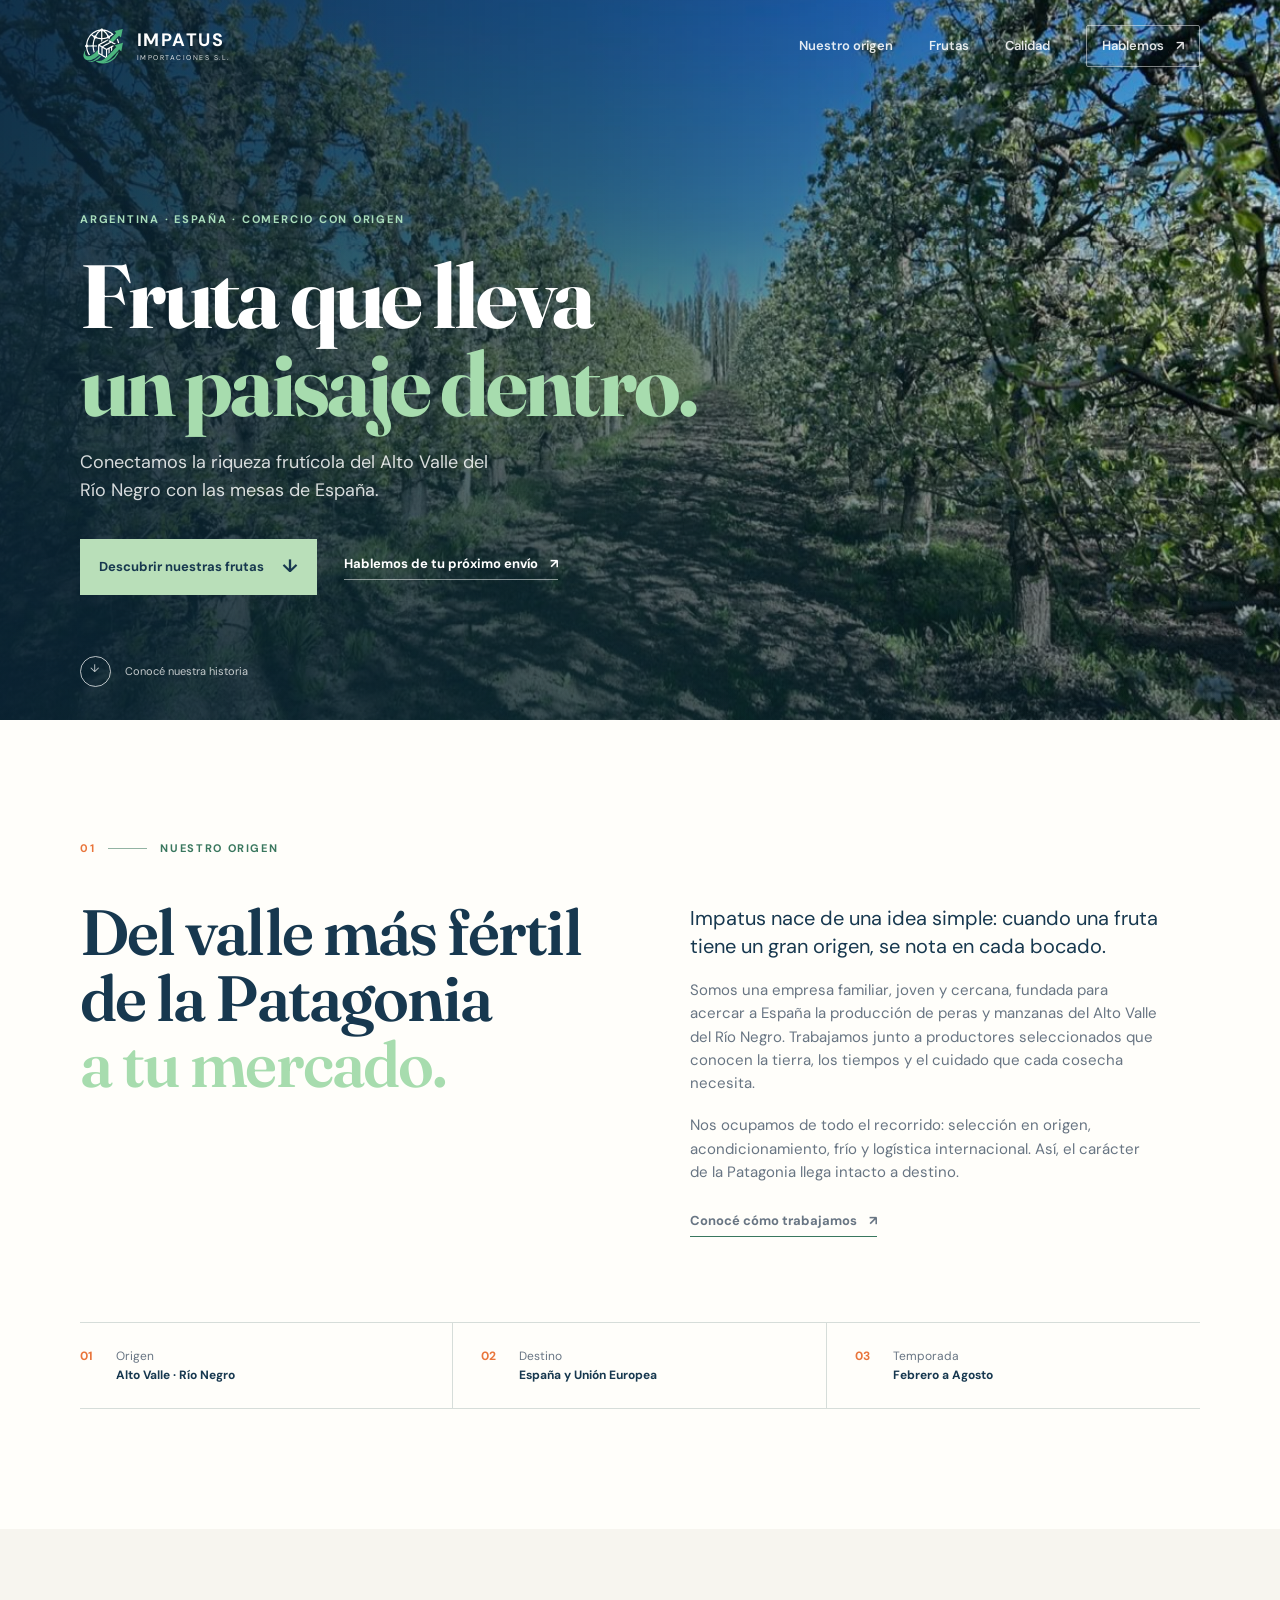
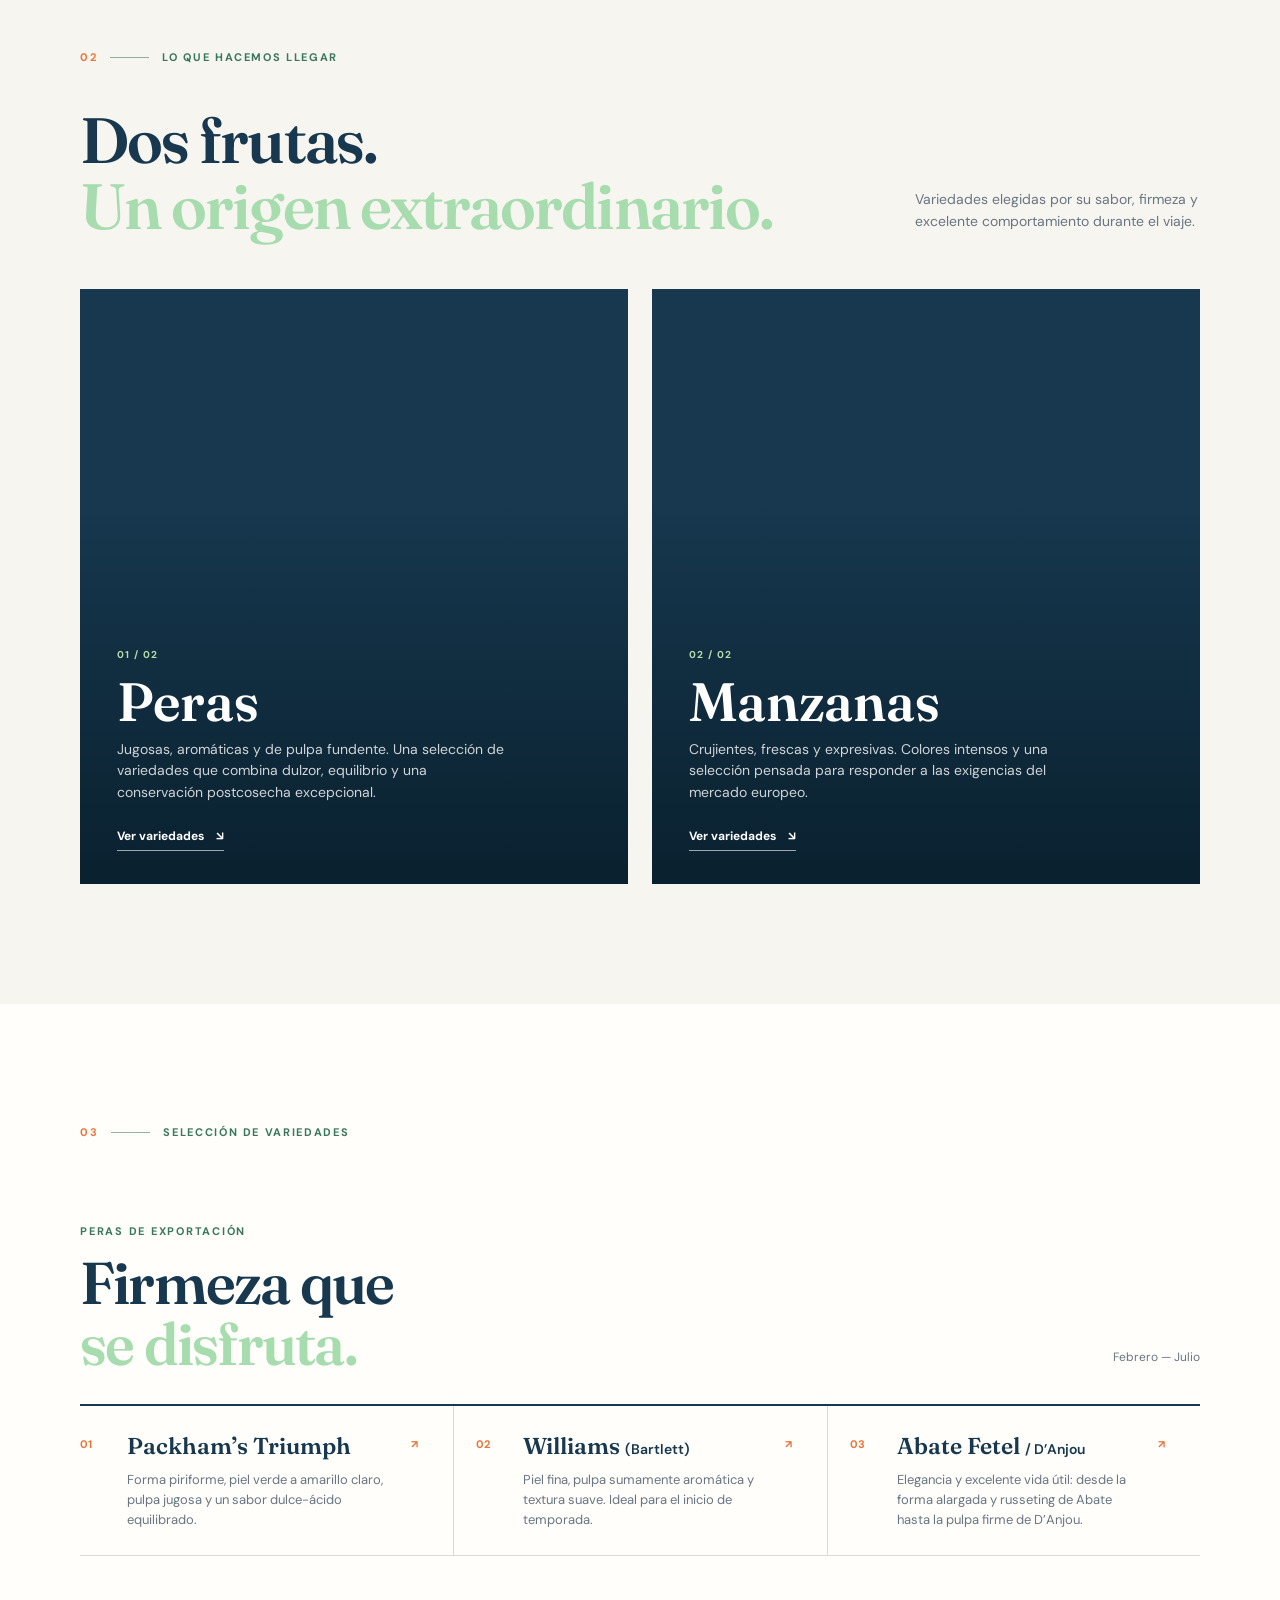
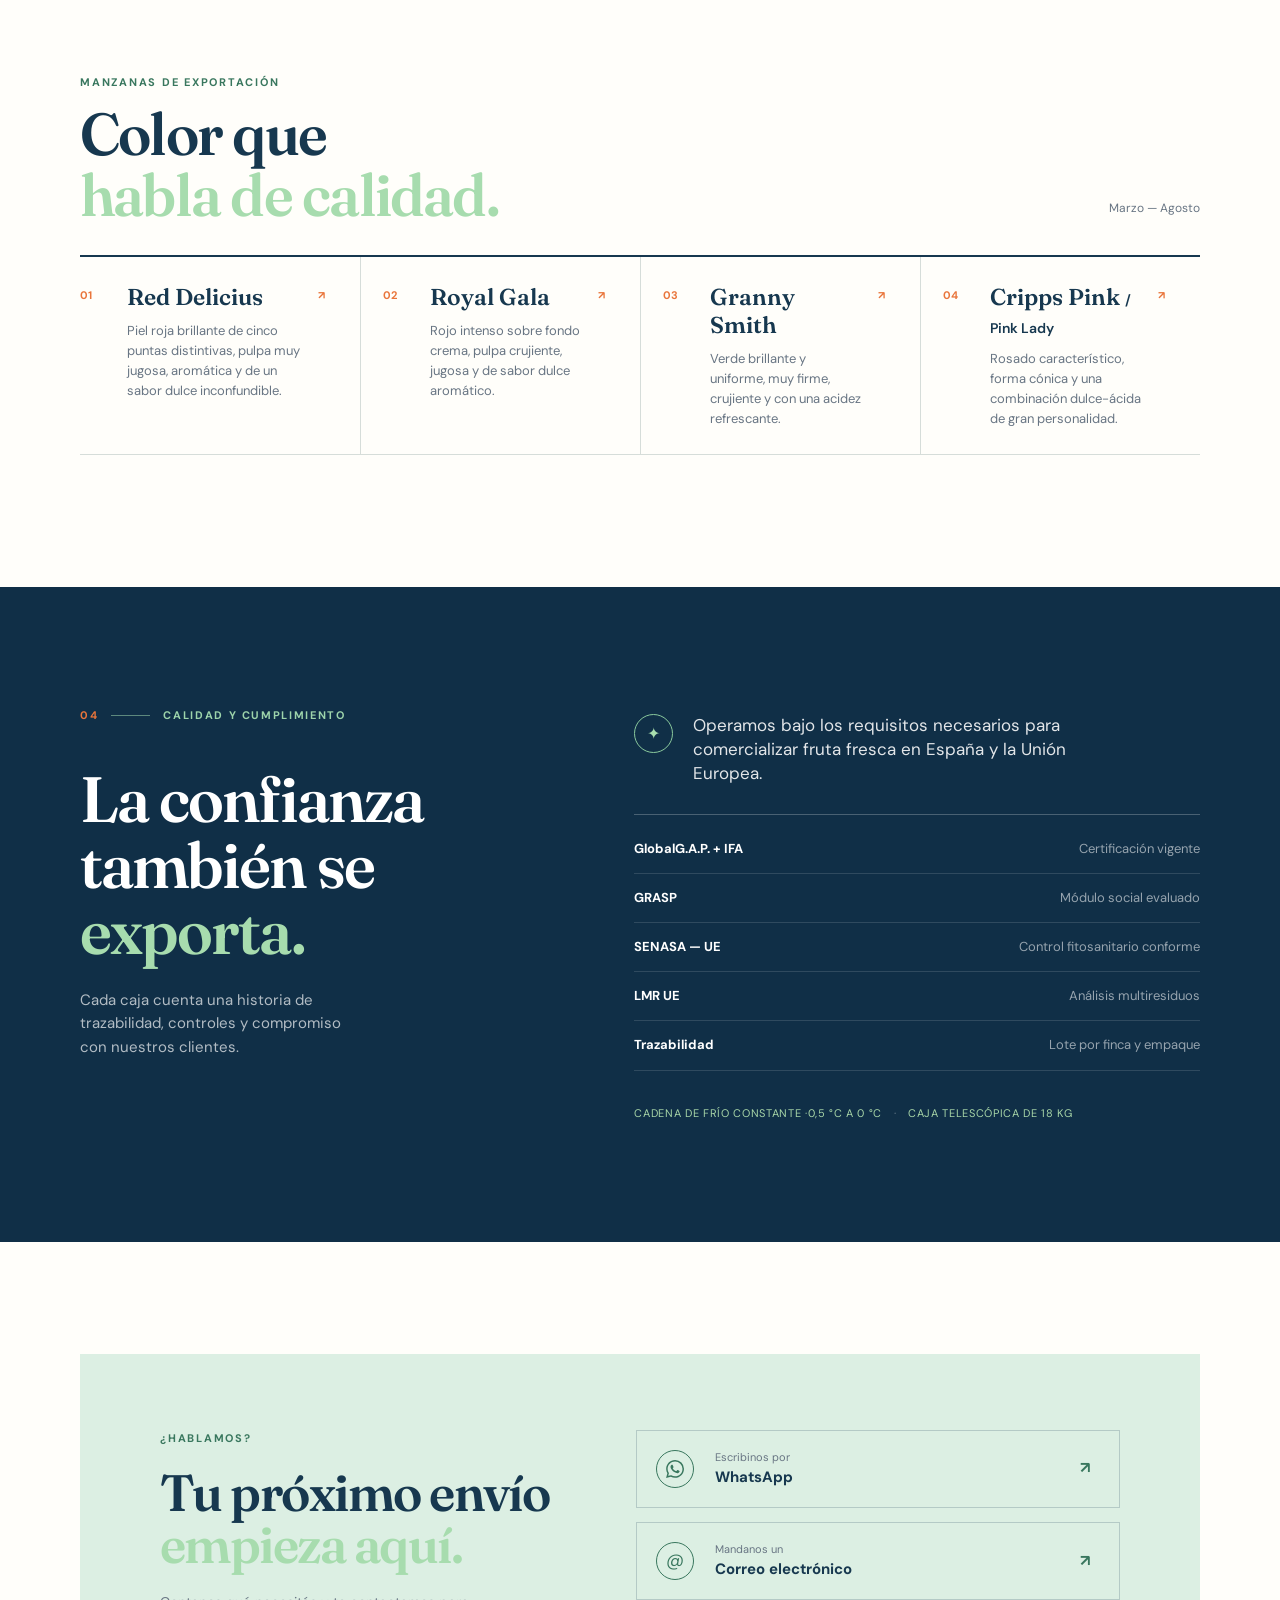
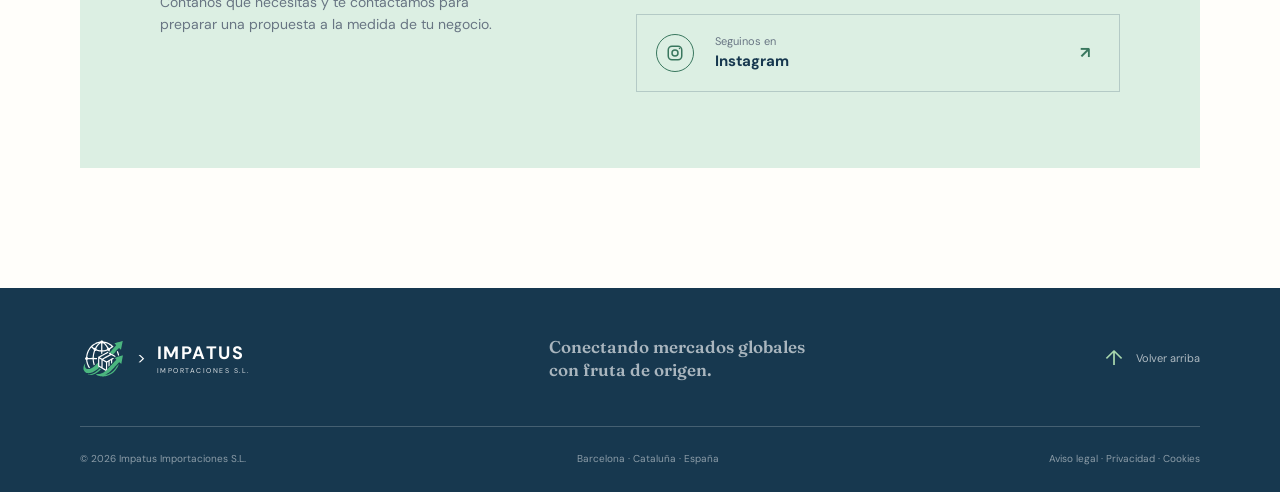
==== commit af15250c: "Add instagram on web" ====
--- a/index.html
+++ b/index.html
@@ -5,10 +5,109 @@
     <meta name="viewport" content="width=device-width, initial-scale=1" />
     <meta
       name="description"
-      content="Impatus Importaciones conecta el Alto Valle del Río Negro con el mercado español a través de peras y manzanas de origen argentino."
-    />
+      content="Importamos peras y manzanas del Alto Valle del Río Negro a España y la Unión Europea, con trazabilidad, cadena de frío y calidad desde origen."
+    />
+    <meta name="robots" content="index, follow, max-image-preview:large" />
     <meta name="theme-color" content="#102f47" />
-    <title>Impatus Importaciones | Fruta con origen</title>
+    <title>Impatus Importaciones | Peras y manzanas del Alto Valle</title>
+    <link rel="canonical" href="https://impatusimportaciones.com/" />
+    <link rel="icon" type="image/svg+xml" href="assets/impatus-logo-dark.svg" />
+    <meta property="og:type" content="website" />
+    <meta property="og:locale" content="es_ES" />
+    <meta property="og:site_name" content="Impatus Importaciones" />
+    <meta
+      property="og:title"
+      content="Impatus Importaciones | Peras y manzanas del Alto Valle"
+    />
+    <meta
+      property="og:description"
+      content="Peras y manzanas argentinas del Alto Valle del Río Negro para España y la Unión Europea. Calidad, trazabilidad y frío desde origen."
+    />
+    <meta property="og:url" content="https://impatusimportaciones.com/" />
+    <meta
+      property="og:image"
+      content="https://impatusimportaciones.com/assets/background.jpeg"
+    />
+    <meta
+      property="og:image:alt"
+      content="Plantación de perales en flor en el Alto Valle del Río Negro"
+    />
+    <meta name="twitter:card" content="summary_large_image" />
+    <meta
+      name="twitter:title"
+      content="Impatus Importaciones | Peras y manzanas del Alto Valle"
+    />
+    <meta
+      name="twitter:description"
+      content="Fruta argentina de origen, seleccionada para los mercados de España y la Unión Europea."
+    />
+    <meta
+      name="twitter:image"
+      content="https://impatusimportaciones.com/assets/background.jpeg"
+    />
+    <script type="application/ld+json">
+      {
+        "@context": "https://schema.org",
+        "@graph": [
+          {
+            "@type": "Organization",
+            "@id": "https://impatusimportaciones.com/#organization",
+            "name": "Impatus Importaciones S.L.",
+            "url": "https://impatusimportaciones.com/",
+            "sameAs": ["https://www.instagram.com/impatus.importaciones/"],
+            "logo": "https://impatusimportaciones.com/assets/impatus-logo.svg",
+            "image": "https://impatusimportaciones.com/assets/background.jpeg",
+            "email": "administracion@impatusimportaciones.com",
+            "telephone": "+34 638 620 697",
+            "taxID": "B05630686",
+            "address": {
+              "@type": "PostalAddress",
+              "streetAddress": "Plaza Carme Monturio 4",
+              "addressLocality": "Barcelona",
+              "postalCode": "08026",
+              "addressRegion": "Cataluña",
+              "addressCountry": "ES"
+            },
+            "areaServed": ["España", "Unión Europea"],
+            "knowsAbout": [
+              "Importación de fruta fresca",
+              "Peras del Alto Valle del Río Negro",
+              "Manzanas del Alto Valle del Río Negro"
+            ],
+            "contactPoint": {
+              "@type": "ContactPoint",
+              "contactType": "Ventas",
+              "email": "administracion@impatusimportaciones.com",
+              "telephone": "+34 638 620 697",
+              "availableLanguage": "Spanish"
+            }
+          },
+          {
+            "@type": "WebSite",
+            "@id": "https://impatusimportaciones.com/#website",
+            "url": "https://impatusimportaciones.com/",
+            "name": "Impatus Importaciones",
+            "inLanguage": "es-ES",
+            "publisher": {
+              "@id": "https://impatusimportaciones.com/#organization"
+            }
+          },
+          {
+            "@type": "WebPage",
+            "@id": "https://impatusimportaciones.com/#webpage",
+            "url": "https://impatusimportaciones.com/",
+            "name": "Impatus Importaciones | Peras y manzanas del Alto Valle",
+            "isPartOf": {
+              "@id": "https://impatusimportaciones.com/#website"
+            },
+            "about": {
+              "@id": "https://impatusimportaciones.com/#organization"
+            },
+            "inLanguage": "es-ES"
+          }
+        ]
+      }
+    </script>
     <link rel="preconnect" href="https://fonts.googleapis.com" />
     <link rel="preconnect" href="https://fonts.gstatic.com" crossorigin />
     <link
@@ -120,10 +219,6 @@
             >
           </div>
         </div>
-        <!-- <div class="hero-stamp" aria-hidden="true">
-          <span>Río Negro</span><strong>Origen<br />argentino</strong
-          ><small>Desde 2026</small>
-        </div> -->
         <a class="scroll-cue" href="#origen" aria-label="Bajar a nuestro origen"
           ><span></span>Conocé nuestra historia</a
         >
@@ -427,6 +522,39 @@
                 ><small>Mandanos un</small
                 ><strong>Correo electrónico</strong></span
               ><b>↗</b></a
+            ><a
+              class="contact-action"
+              href="https://www.instagram.com/impatus.importaciones/"
+              target="_blank"
+              rel="noopener noreferrer"
+              ><span class="action-icon"
+                ><svg viewBox="0 0 24 24" aria-hidden="true">
+                  <rect
+                    x="3"
+                    y="3"
+                    width="18"
+                    height="18"
+                    rx="5"
+                    fill="none"
+                    stroke="currentColor"
+                    stroke-width="2"
+                  />
+                  <circle
+                    cx="12"
+                    cy="12"
+                    r="4"
+                    fill="none"
+                    stroke="currentColor"
+                    stroke-width="2"
+                  />
+                  <circle
+                    cx="18"
+                    cy="6"
+                    r="1"
+                    fill="currentColor"
+                  /></svg></span
+              ><span><small>Seguinos en</small><strong>Instagram</strong></span
+              ><b>↗</b></a
             >
           </div>
         </div>
--- a/styles.css
+++ b/styles.css
@@ -459,7 +459,7 @@
 }
 .variety-item {
   display: grid;
-  grid-template-columns: 30px 1fr 20px;
+  grid-template-columns: 30px minmax(0, 1fr) 20px;
   gap: 17px;
   padding: 30px 22px 25px 0;
   border-bottom: 1px solid var(--line);
@@ -927,7 +927,8 @@
     display: block;
     margin-top: 19px;
   }
-  .variety-list {
+  .variety-list-pears,
+  .variety-list-apples {
     grid-template-columns: 1fr;
   }
   .variety-item,
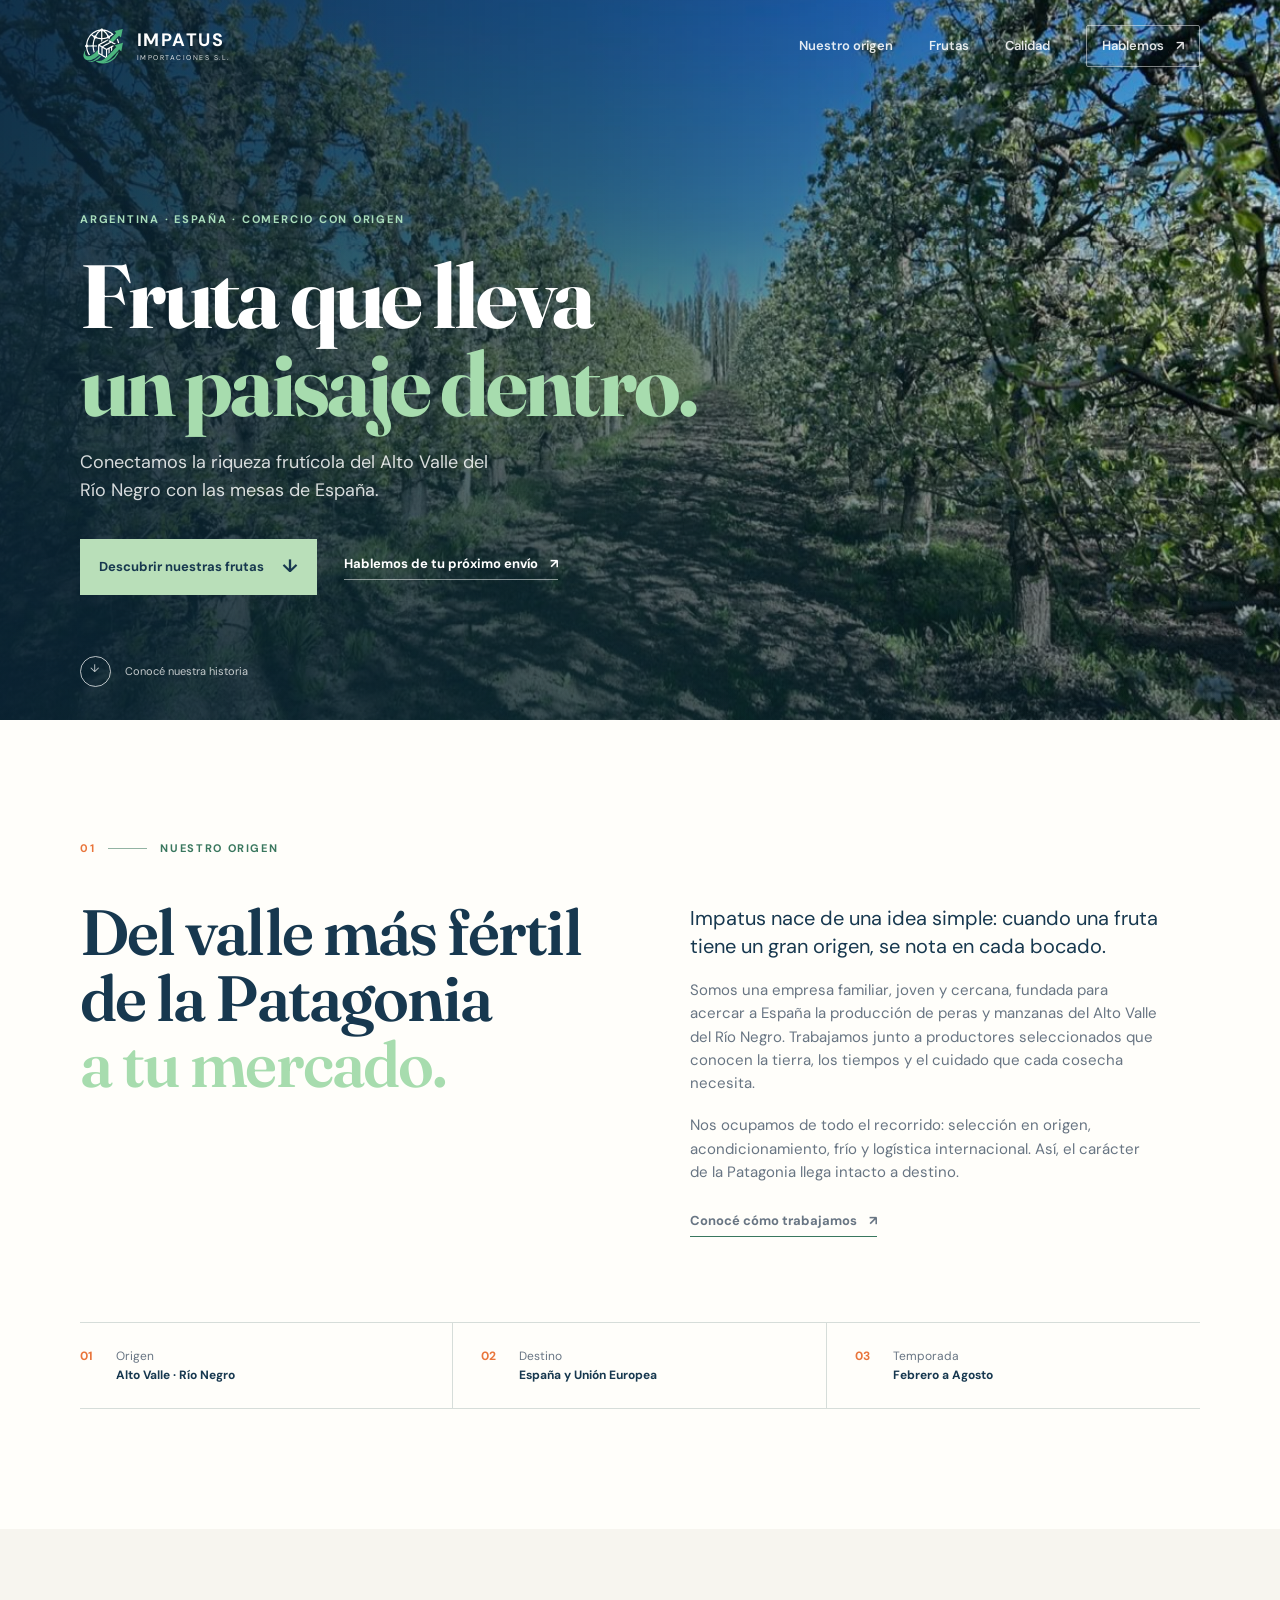
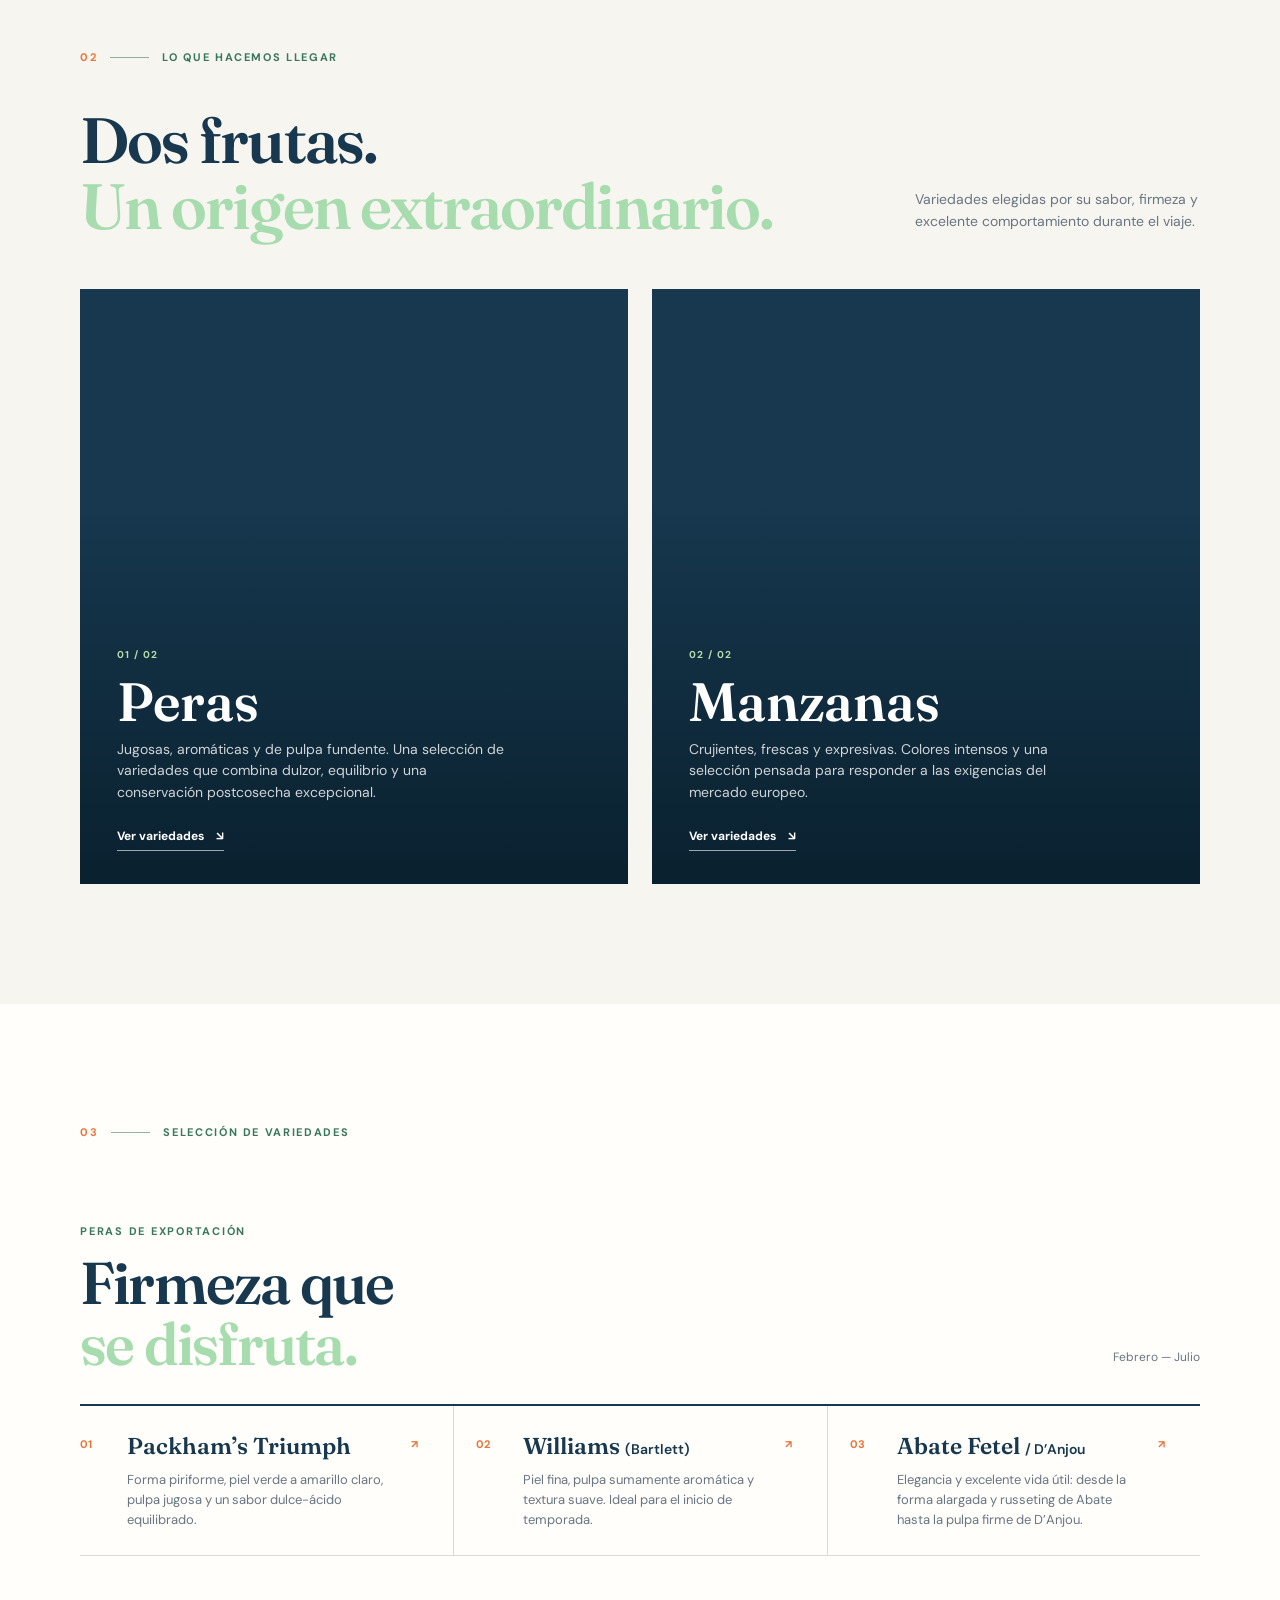
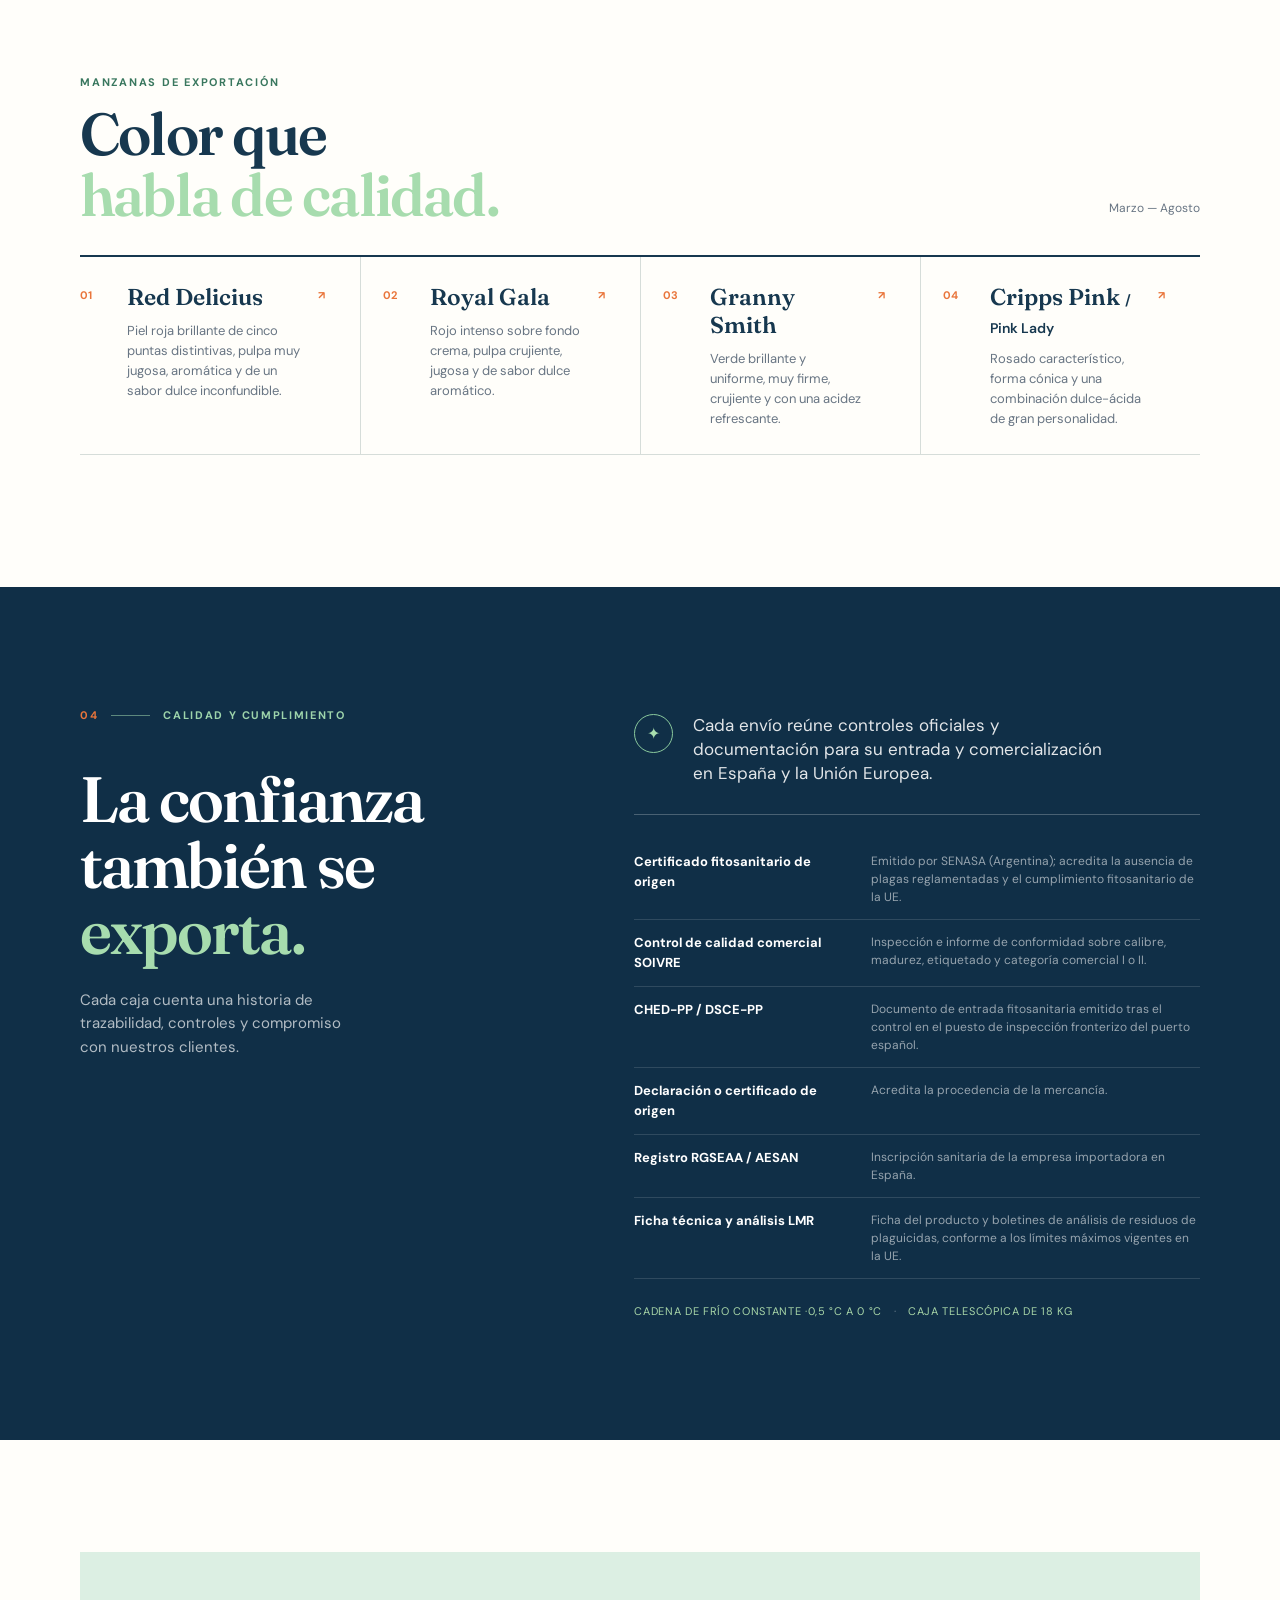
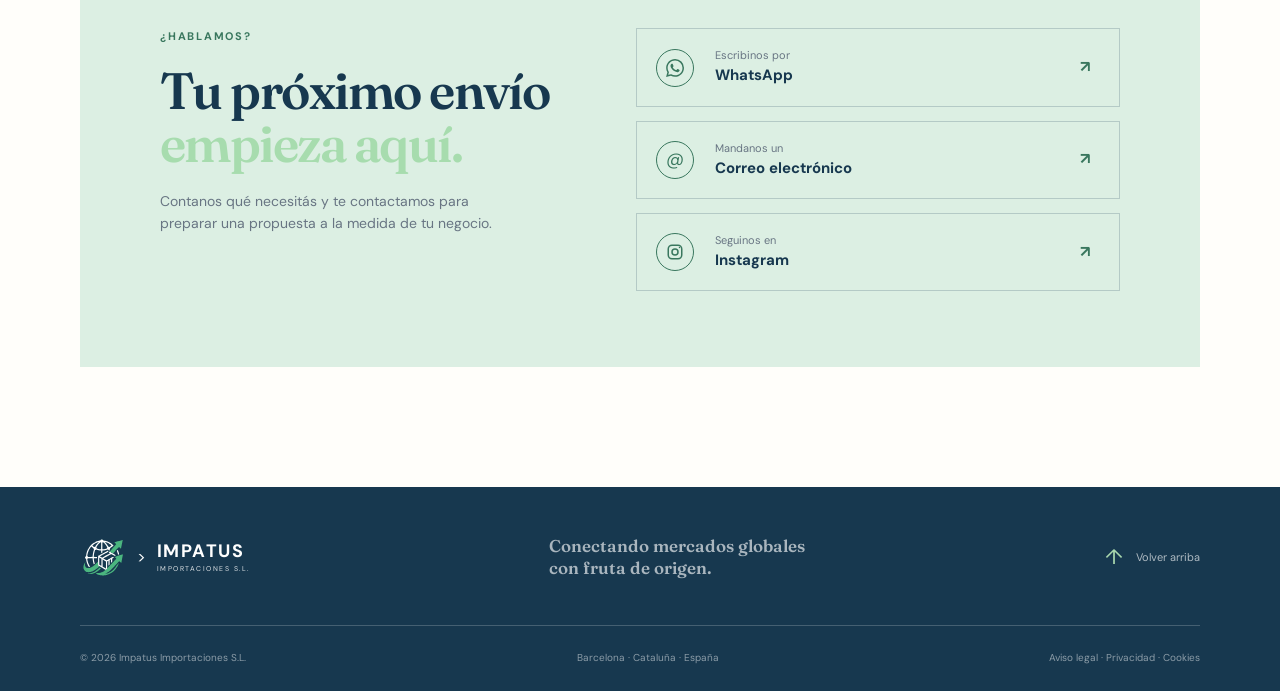
==== commit e2910e42: "Update certifications" ====
--- a/index.html
+++ b/index.html
@@ -457,29 +457,57 @@
             <div class="quality-intro">
               <span class="quality-icon">✦</span>
               <p>
-                Operamos bajo los requisitos necesarios para comercializar fruta
-                fresca en España y la Unión Europea.
+                Cada envío reúne controles oficiales y documentación para su
+                entrada y comercialización en España y la Unión Europea.
               </p>
             </div>
-            <div class="cert-list">
-              <div>
-                <strong>GlobalG.A.P. + IFA</strong
-                ><span>Certificación vigente</span>
-              </div>
-              <div>
-                <strong>GRASP</strong><span>Módulo social evaluado</span>
-              </div>
-              <div>
-                <strong>SENASA — UE</strong
-                ><span>Control fitosanitario conforme</span>
-              </div>
-              <div>
-                <strong>LMR UE</strong><span>Análisis multiresiduos</span>
-              </div>
-              <div>
-                <strong>Trazabilidad</strong
-                ><span>Lote por finca y empaque</span>
-              </div>
+            <div class="cert-groups">
+              <section class="cert-group">
+                <ul class="cert-list">
+                  <li>
+                    <strong>Certificado fitosanitario de origen</strong>
+                    <span
+                      >Emitido por SENASA (Argentina); acredita la ausencia de
+                      plagas reglamentadas y el cumplimiento fitosanitario de la
+                      UE.</span
+                    >
+                  </li>
+                  <li>
+                    <strong>Control de calidad comercial SOIVRE</strong>
+                    <span
+                      >Inspección e informe de conformidad sobre calibre,
+                      madurez, etiquetado y categoría comercial I o II.</span
+                    >
+                  </li>
+                  <li>
+                    <strong>CHED-PP / DSCE-PP</strong>
+                    <span
+                      >Documento de entrada fitosanitaria emitido tras el
+                      control en el puesto de inspección fronterizo del puerto
+                      español.</span
+                    >
+                  </li>
+                  <li>
+                    <strong>Declaración o certificado de origen</strong>
+                    <span>Acredita la procedencia de la mercancía.</span>
+                  </li>
+                  <li>
+                    <strong>Registro RGSEAA / AESAN</strong>
+                    <span
+                      >Inscripción sanitaria de la empresa importadora en
+                      España.</span
+                    >
+                  </li>
+                  <li>
+                    <strong>Ficha técnica y análisis LMR</strong>
+                    <span
+                      >Ficha del producto y boletines de análisis de residuos de
+                      plaguicidas, conforme a los límites máximos vigentes en la
+                      UE.</span
+                    >
+                  </li>
+                </ul>
+              </section>
             </div>
             <p class="quality-note">
               Cadena de frío constante ·0,5 °C a 0 °C <span>·</span> Caja
--- a/styles.css
+++ b/styles.css
@@ -537,13 +537,34 @@
   border-radius: 50%;
   color: #a8deae;
 }
+.cert-groups {
+  display: grid;
+  gap: 28px;
+  padding-top: 24px;
+}
+.cert-group h3 {
+  margin: 0 0 8px;
+  color: #a8deae;
+  font-size: 12px;
+  font-weight: 700;
+}
+.cert-group-intro {
+  margin: 0 0 6px;
+  color: rgba(255, 255, 255, 0.68);
+  font-size: 12px;
+  line-height: 1.5;
+}
 .cert-list {
-  padding: 10px 0;
-}
-.cert-list > div {
-  display: flex;
-  justify-content: space-between;
-  padding: 14px 0;
+  display: grid;
+  margin: 0;
+  padding: 0;
+  list-style: none;
+}
+.cert-list li {
+  display: grid;
+  grid-template-columns: minmax(0, 0.8fr) minmax(0, 1.2fr);
+  gap: 18px;
+  padding: 13px 0;
   border-bottom: 1px solid rgba(255, 255, 255, 0.13);
   font-size: 13px;
 }
@@ -553,6 +574,8 @@
 }
 .cert-list span {
   color: rgba(255, 255, 255, 0.56);
+  font-size: 12px;
+  line-height: 1.5;
 }
 .quality-note {
   margin: 24px 0 0;
@@ -939,6 +962,10 @@
   .quality-grid {
     gap: 55px;
   }
+  .cert-list li {
+    grid-template-columns: 1fr;
+    gap: 4px;
+  }
   .contact-panel {
     padding: 42px 28px;
   }
